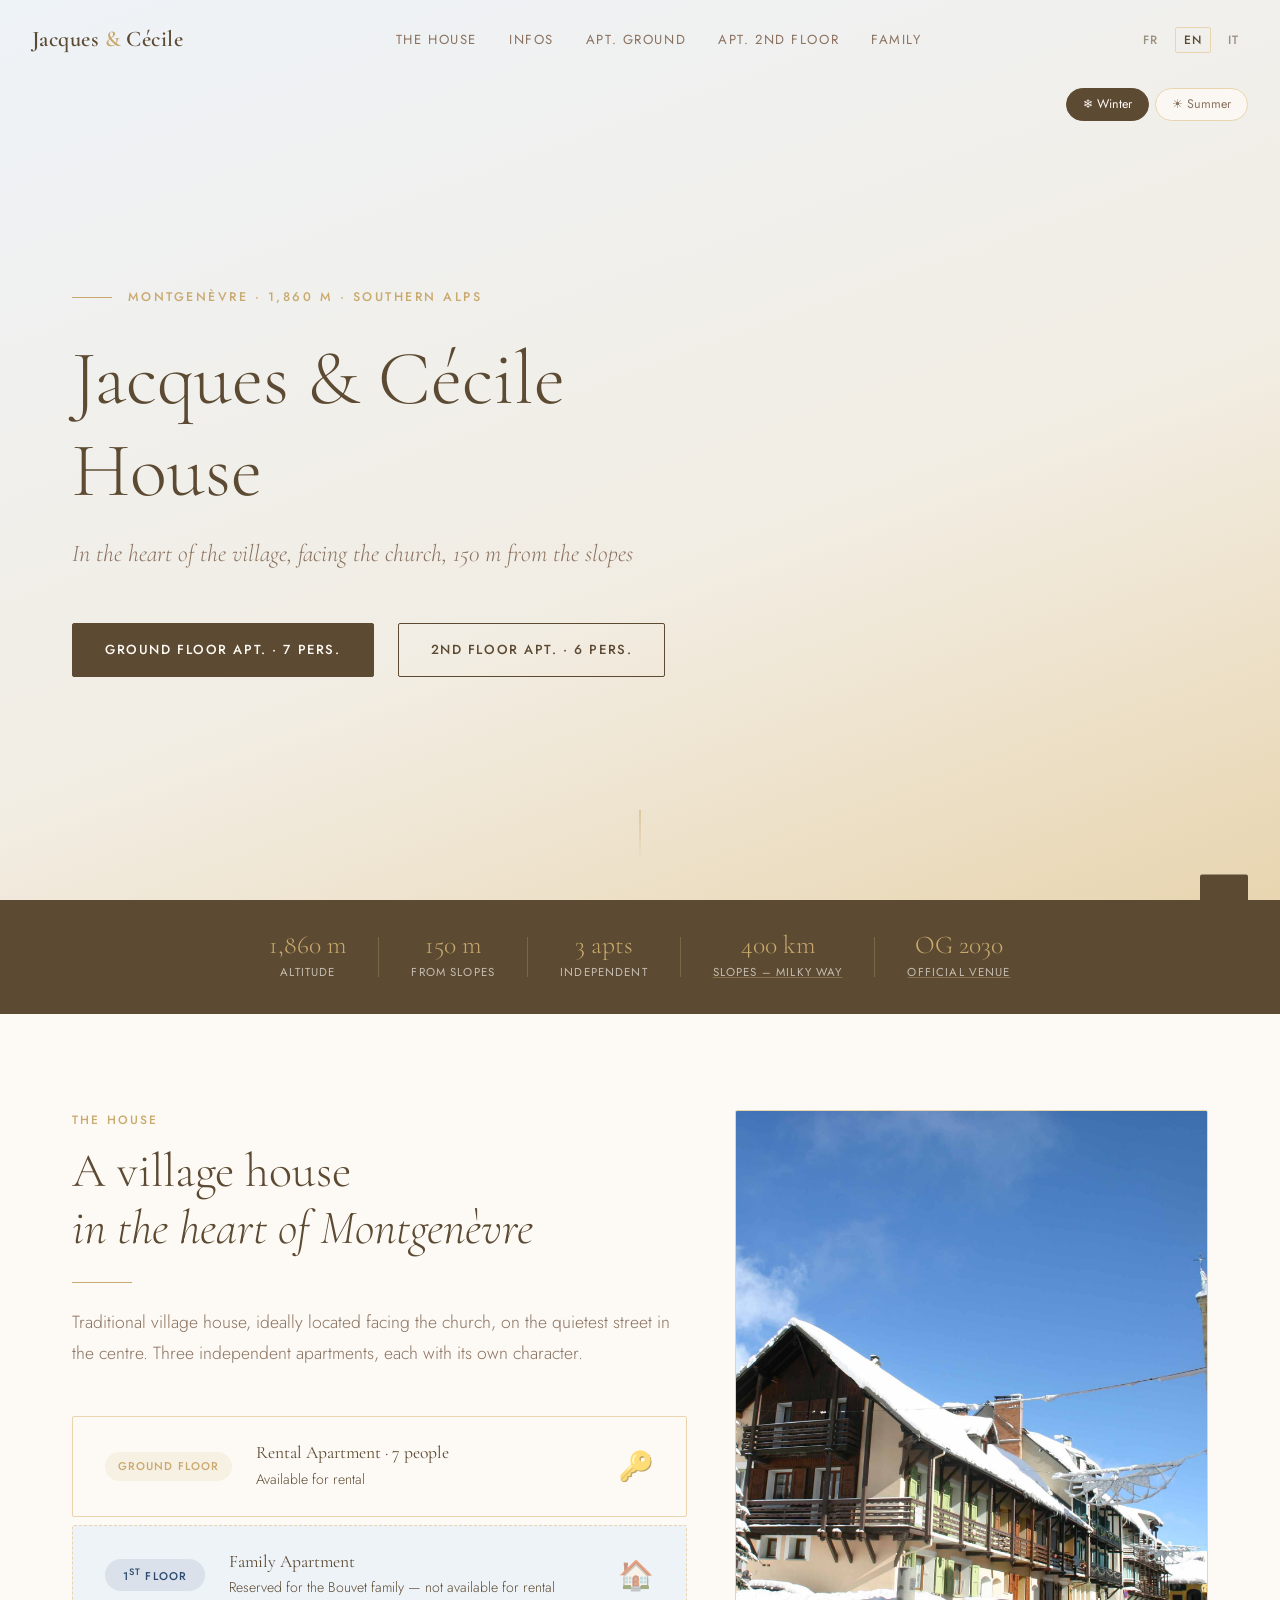
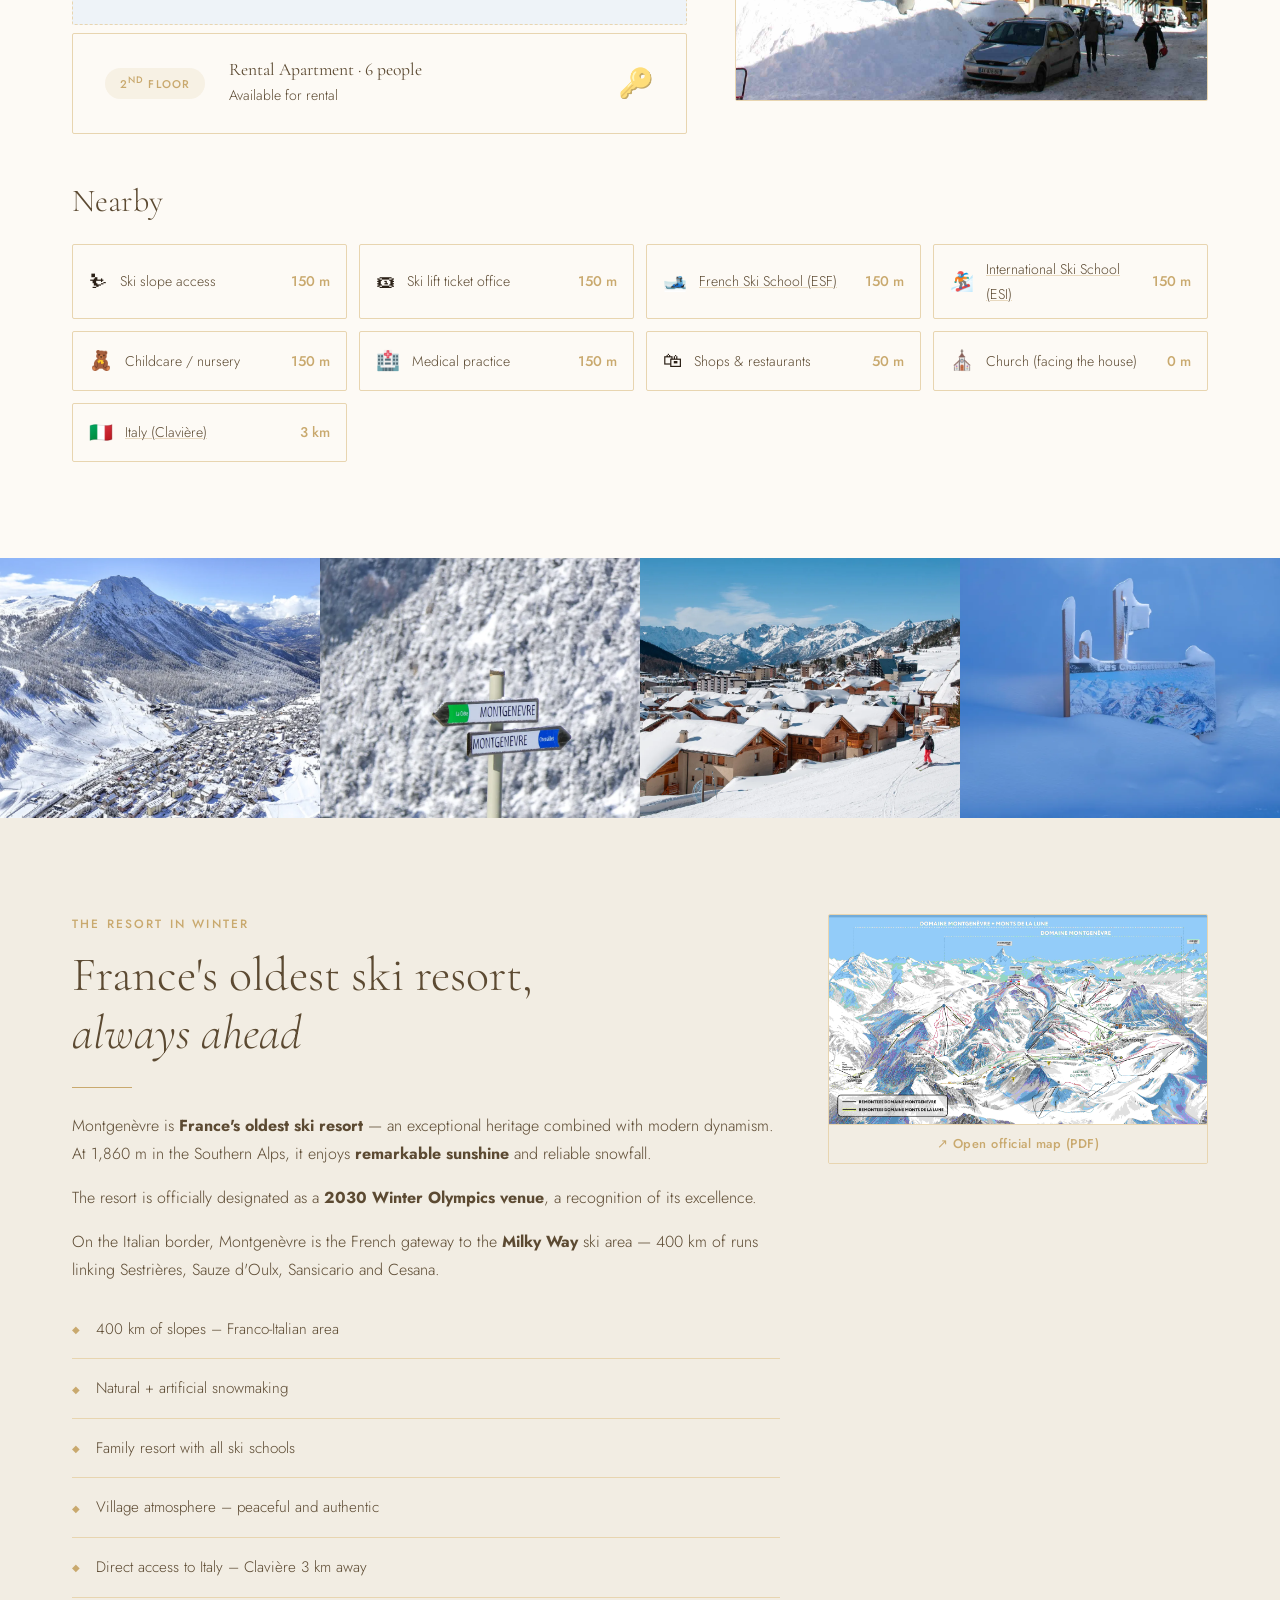
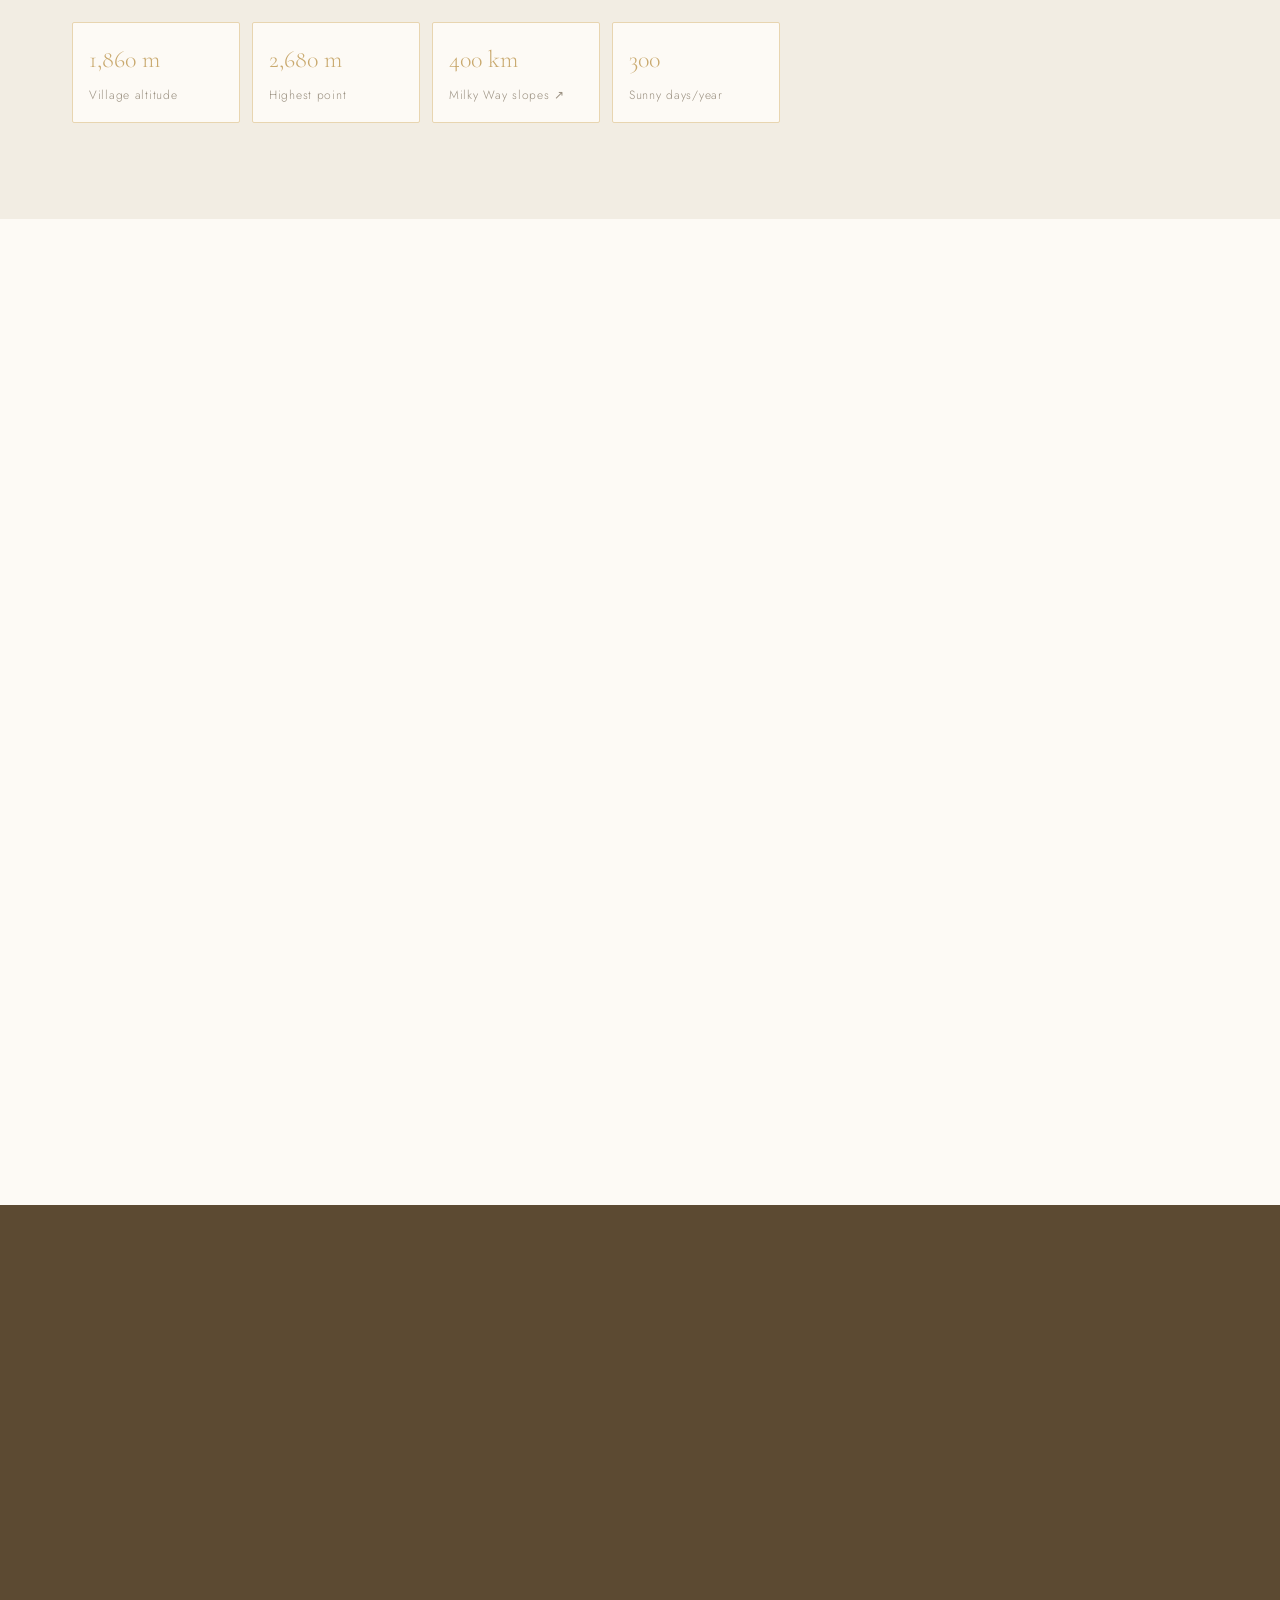
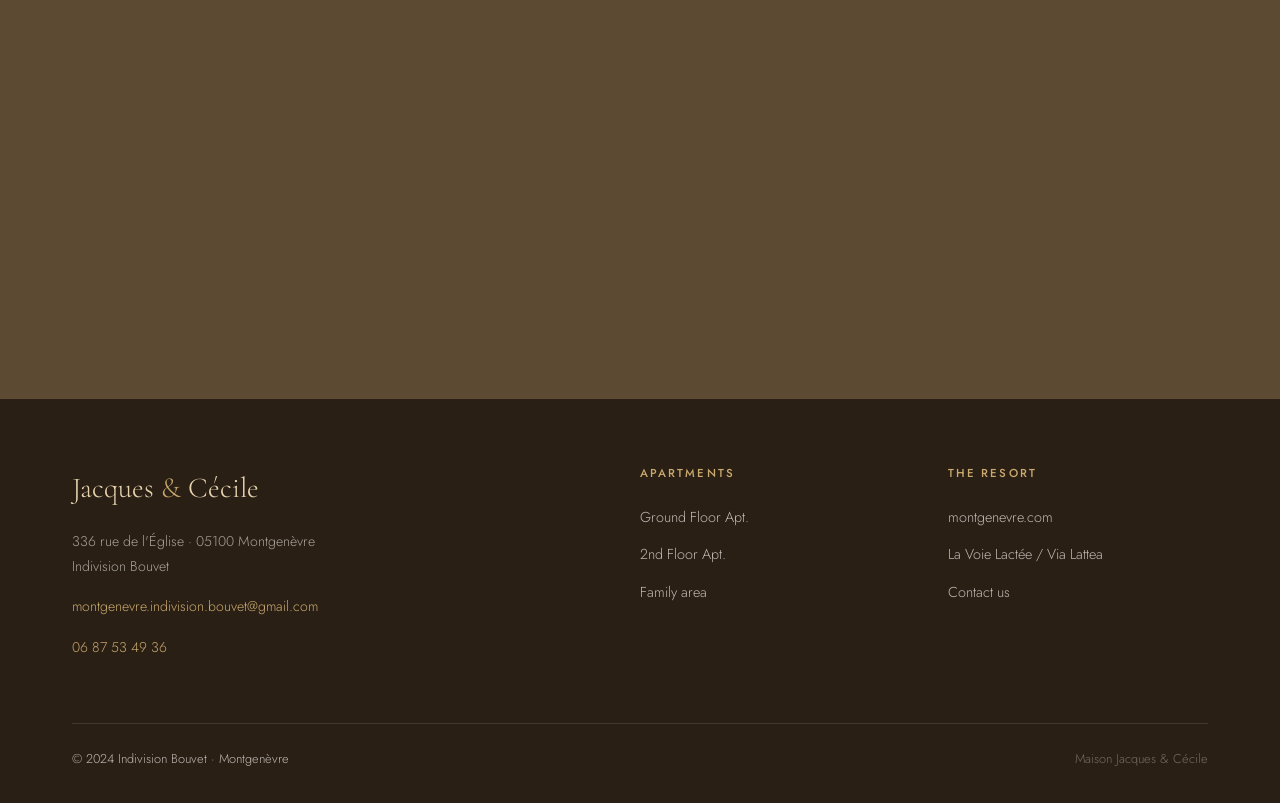
==== index.html @ bafe8c3d "Add files via upload" ====
<!DOCTYPE html>
<html lang="fr">
<head>
  <meta charset="UTF-8">
  <meta name="viewport" content="width=device-width, initial-scale=1.0">
  <title>Maison Jacques & Cécile – Montgenèvre</title>
  <meta name="description" content="Maison Jacques et Cécile, au cœur de Montgenèvre (05100). Appartements en location à 150m des pistes.">
  <link rel="stylesheet" href="css/style.css">
  <link rel="stylesheet" href="css/home.css">
  <!-- Google tag (gtag.js) -->
  <script async src="https://www.googletagmanager.com/gtag/js?id=G-2272FHHMMW"></script>
  <script>
    window.dataLayer = window.dataLayer || [];
    function gtag(){dataLayer.push(arguments);}
    gtag('js', new Date());
    gtag('config', 'G-2272FHHMMW');
  </script>
</head>
<body>

<!-- ══ NAVIGATION ══ -->
<nav class="nav">
  <a class="nav__logo" href="index.html">Jacques <span>&</span> Cécile</a>
  <ul class="nav__links">
    <li><a href="#maison" data-lang="fr">La Maison</a><a href="#maison" data-lang="en" style="display:none">The House</a><a href="#maison" data-lang="it" style="display:none">La Casa</a></li>
    <li><a href="pages/infos.html" data-lang="fr">Infos</a><a href="pages/infos.html" data-lang="en" style="display:none">Infos</a><a href="pages/infos.html" data-lang="it" style="display:none">Infos</a></li>
    <li><a href="pages/rdc.html" data-lang="fr">Appt. RDC</a><a href="pages/rdc.html" data-lang="en" style="display:none">Apt. Ground</a><a href="pages/rdc.html" data-lang="it" style="display:none">App. PT</a></li>
    <li><a href="pages/2eme.html" data-lang="fr">Appt. 2ème</a><a href="pages/2eme.html" data-lang="en" style="display:none">Apt. 2nd Floor</a><a href="pages/2eme.html" data-lang="it" style="display:none">App. 2° Piano</a></li>
    <li><a href="pages/famille.html" data-lang="fr">Famille</a><a href="pages/famille.html" data-lang="en" style="display:none">Family</a><a href="pages/famille.html" data-lang="it" style="display:none">Famiglia</a></li>
  </ul>
  <ul class="nav__lang">
    <li><a href="#" data-langbtn="fr" class="active">FR</a></li>
    <li><a href="#" data-langbtn="en">EN</a></li>
    <li><a href="#" data-langbtn="it">IT</a></li>
  </ul>
  <button class="nav__burger" aria-label="Menu">
    <span></span><span></span><span></span>
  </button>
</nav>

<!-- ══ HERO ══ -->
<section class="hero">
  <div class="hero__bg"></div>
  <div class="hero__img-placeholder" id="heroBg"></div>
  <!-- Season toggle -->
  <div class="season-toggle">
    <button class="season-btn active" data-season="winter" data-lang="fr">❄ Hiver</button>
    <button class="season-btn active" data-season="winter" data-lang="en" style="display:none">❄ Winter</button>
    <button class="season-btn active" data-season="winter" data-lang="it" style="display:none">❄ Inverno</button>
    <button class="season-btn" data-season="summer" data-lang="fr">☀ Été</button>
    <button class="season-btn" data-season="summer" data-lang="en" style="display:none">☀ Summer</button>
    <button class="season-btn" data-season="summer" data-lang="it" style="display:none">☀ Estate</button>
  </div>
  <div class="hero__content">
    <!-- WINTER FR -->
    <div data-lang="fr" data-season-content="winter">
      <p class="hero__eyebrow">Montgenèvre · 1 860 m · Alpes du Sud</p>
      <h1 class="hero__title">Maison<br>Jacques & Cécile</h1>
      <p class="hero__subtitle">Au cœur du village, face à l'église, à 150 m des pistes</p>
      <div class="hero__cta">
        <a href="pages/rdc.html" class="btn btn--primary">Appartement RDC · 7 pers.</a>
        <a href="pages/2eme.html" class="btn btn--outline">Appartement 2e étage · 6 pers.</a>
      </div>
    </div>
    <!-- WINTER EN -->
    <div data-lang="en" data-season-content="winter" style="display:none">
      <p class="hero__eyebrow">Montgenèvre · 1,860 m · Southern Alps</p>
      <h1 class="hero__title">Jacques & Cécile<br>House</h1>
      <p class="hero__subtitle">In the heart of the village, facing the church, 150 m from the slopes</p>
      <div class="hero__cta">
        <a href="pages/rdc.html" class="btn btn--primary">Ground Floor Apt. · 7 pers.</a>
        <a href="pages/2eme.html" class="btn btn--outline">2nd Floor Apt. · 6 pers.</a>
      </div>
    </div>
    <!-- WINTER IT -->
    <div data-lang="it" data-season-content="winter" style="display:none">
      <p class="hero__eyebrow">Montgenèvre · 1.860 m · Alpi del Sud</p>
      <h1 class="hero__title">Casa<br>Jacques & Cécile</h1>
      <p class="hero__subtitle">Nel cuore del villaggio, di fronte alla chiesa, a 150 m dalle piste</p>
      <div class="hero__cta">
        <a href="pages/rdc.html" class="btn btn--primary">Appartamento PT · 7 pers.</a>
        <a href="pages/2eme.html" class="btn btn--outline">Appartamento 2° Piano · 6 pers.</a>
      </div>
    </div>
    <!-- SUMMER FR -->
    <div data-lang="fr" data-season-content="summer" style="display:none">
      <p class="hero__eyebrow">Montgenèvre · 1 860 m · Hautes-Alpes</p>
      <h1 class="hero__title">Maison<br>Jacques & Cécile</h1>
      <p class="hero__subtitle">Randonnées, fraîcheur alpine, Turin à portée de route</p>
      <div class="hero__cta">
        <a href="pages/rdc.html" class="btn btn--primary">Appartement RDC · 7 pers.</a>
        <a href="pages/2eme.html" class="btn btn--outline">Appartement 2e étage · 6 pers.</a>
      </div>
    </div>
    <!-- SUMMER EN -->
    <div data-lang="en" data-season-content="summer" style="display:none">
      <p class="hero__eyebrow">Montgenèvre · 1,860 m · Hautes-Alpes</p>
      <h1 class="hero__title">Jacques & Cécile<br>House</h1>
      <p class="hero__subtitle">Hiking, alpine freshness, Turin just a drive away</p>
      <div class="hero__cta">
        <a href="pages/rdc.html" class="btn btn--primary">Ground Floor Apt. · 7 pers.</a>
        <a href="pages/2eme.html" class="btn btn--outline">2nd Floor Apt. · 6 pers.</a>
      </div>
    </div>
    <!-- SUMMER IT -->
    <div data-lang="it" data-season-content="summer" style="display:none">
      <p class="hero__eyebrow">Montgenèvre · 1.860 m · Hautes-Alpes</p>
      <h1 class="hero__title">Casa<br>Jacques & Cécile</h1>
      <p class="hero__subtitle">Escursioni, fresca aria alpina, Torino a portata di strada</p>
      <div class="hero__cta">
        <a href="pages/rdc.html" class="btn btn--primary">Appartamento PT · 7 pers.</a>
        <a href="pages/2eme.html" class="btn btn--outline">Appartamento 2° Piano · 6 pers.</a>
      </div>
    </div>
  </div>
  <!-- Scroll indicator -->
  <div class="hero__scroll">
    <span class="scroll-line"></span>
  </div>
</section>

<!-- ══ KEY FACTS BAR ══ -->
<div class="facts-bar">
  <div class="container">
    <div class="facts-bar__inner">
      <div class="fact-item" data-lang="fr">
        <span class="fact-num">1 860 m</span>
        <span class="fact-label">Altitude</span>
      </div>
      <div class="fact-item" data-lang="en" style="display:none">
        <span class="fact-num">1,860 m</span>
        <span class="fact-label">Altitude</span>
      </div>
      <div class="fact-item" data-lang="it" style="display:none">
        <span class="fact-num">1.860 m</span>
        <span class="fact-label">Altitudine</span>
      </div>
      <div class="fact-sep"></div>
      <div class="fact-item" data-lang="fr">
        <span class="fact-num">À 150 m</span>
        <span class="fact-label">des pistes</span>
      </div>
      <div class="fact-item" data-lang="en" style="display:none">
        <span class="fact-num">150 m</span>
        <span class="fact-label">from slopes</span>
      </div>
      <div class="fact-item" data-lang="it" style="display:none">
        <span class="fact-num">A 150 m</span>
        <span class="fact-label">dalle piste</span>
      </div>
      <div class="fact-sep"></div>
      <div class="fact-item" data-lang="fr">
        <span class="fact-num">3 appts</span>
        <span class="fact-label">Indépendants</span>
      </div>
      <div class="fact-item" data-lang="en" style="display:none">
        <span class="fact-num">3 apts</span>
        <span class="fact-label">Independent</span>
      </div>
      <div class="fact-item" data-lang="it" style="display:none">
        <span class="fact-num">3 app.</span>
        <span class="fact-label">Indipendenti</span>
      </div>
      <div class="fact-sep"></div>
      <a class="fact-item fact-item--link" href="https://montgenevre.com/wp-content/uploads/2025/12/Skimap-2025-2026-DEF_compressed.pdf" target="_blank" rel="noopener" data-lang="fr">
        <span class="fact-num">400 km</span>
        <span class="fact-label">De pistes – La Voie Lactée</span>
      </a>
      <a class="fact-item fact-item--link" href="https://montgenevre.com/wp-content/uploads/2025/12/Skimap-2025-2026-DEF_compressed.pdf" target="_blank" rel="noopener" data-lang="en" style="display:none">
        <span class="fact-num">400 km</span>
        <span class="fact-label">Slopes – Milky Way</span>
      </a>
      <a class="fact-item fact-item--link" href="https://montgenevre.com/wp-content/uploads/2025/12/Skimap-2025-2026-DEF_compressed.pdf" target="_blank" rel="noopener" data-lang="it" style="display:none">
        <span class="fact-num">400 km</span>
        <span class="fact-label">Piste – Via Lattea</span>
      </a>
      <div class="fact-sep"></div>
      <a class="fact-item fact-item--link" href="https://www.olympics.com/cio/jeux-olympiques/alpes-francaises-2030" target="_blank" rel="noopener" data-lang="fr">
        <span class="fact-num">JO 2030</span>
        <span class="fact-label">Site officiel</span>
      </a>
      <a class="fact-item fact-item--link" href="https://www.olympics.com/cio/jeux-olympiques/alpes-francaises-2030" target="_blank" rel="noopener" data-lang="en" style="display:none">
        <span class="fact-num">OG 2030</span>
        <span class="fact-label">Official venue</span>
      </a>
      <a class="fact-item fact-item--link" href="https://www.olympics.com/cio/jeux-olympiques/alpes-francaises-2030" target="_blank" rel="noopener" data-lang="it" style="display:none">
        <span class="fact-num">OI 2030</span>
        <span class="fact-label">Sede ufficiale</span>
      </a>
    </div>
  </div>
</div>

<!-- ══ LA MAISON ══ -->
<section class="section" id="maison">
  <div class="container">
    <div class="maison-grid">
    <div class="maison-text">
    <!-- FR -->
    <div data-lang="fr">
      <div class="section-intro reveal">
        <span class="section__tag">La Maison</span>
        <h2 class="section__title">Une maison de village<br><em>au cœur de Montgenèvre</em></h2>
        <div class="divider"></div>
        <p class="section__lead">Maison de village traditionnelle, idéalement située face à l'église, dans la rue la plus calme du centre. Trois appartements indépendants, chacun avec son propre caractère.</p>
      </div>
      <div class="house-layout reveal">
        <a href="pages/rdc.html" class="house-floor rental-floor house-floor--link">
          <div class="floor-badge">Rez-de-chaussée</div>
          <div class="floor-content">
            <h4>Appartement Location · 7 personnes</h4>
            <p>Disponible à la location</p>
          </div>
          <div class="floor-icon">🔑</div>
        </a>
        <div class="house-floor family-floor">
          <div class="floor-badge">1<sup>er</sup> étage</div>
          <div class="floor-content">
            <h4>Appartement Famille</h4>
            <p>Réservé à la famille Bouvet — non disponible à la location</p>
          </div>
          <div class="floor-icon">🏠</div>
        </div>
        <a href="pages/2eme.html" class="house-floor rental-floor house-floor--link">
          <div class="floor-badge">2<sup>e</sup> étage</div>
          <div class="floor-content">
            <h4>Appartement Location · 6 personnes</h4>
            <p>Disponible à la location</p>
          </div>
          <div class="floor-icon">🔑</div>
        </a>
      </div>
    </div>
    <!-- EN -->
    <div data-lang="en" style="display:none">
      <div class="section-intro reveal">
        <span class="section__tag">The House</span>
        <h2 class="section__title">A village house<br><em>in the heart of Montgenèvre</em></h2>
        <div class="divider"></div>
        <p class="section__lead">Traditional village house, ideally located facing the church, on the quietest street in the centre. Three independent apartments, each with its own character.</p>
      </div>
      <div class="house-layout reveal">
        <a href="pages/rdc.html" class="house-floor rental-floor house-floor--link">
          <div class="floor-badge">Ground floor</div>
          <div class="floor-content">
            <h4>Rental Apartment · 7 people</h4>
            <p>Available for rental</p>
          </div>
          <div class="floor-icon">🔑</div>
        </a>
        <div class="house-floor family-floor">
          <div class="floor-badge">1<sup>st</sup> floor</div>
          <div class="floor-content">
            <h4>Family Apartment</h4>
            <p>Reserved for the Bouvet family — not available for rental</p>
          </div>
          <div class="floor-icon">🏠</div>
        </div>
        <a href="pages/2eme.html" class="house-floor rental-floor house-floor--link">
          <div class="floor-badge">2<sup>nd</sup> floor</div>
          <div class="floor-content">
            <h4>Rental Apartment · 6 people</h4>
            <p>Available for rental</p>
          </div>
          <div class="floor-icon">🔑</div>
        </a>
      </div>
    </div>
    <!-- IT -->
    <div data-lang="it" style="display:none">
      <div class="section-intro reveal">
        <span class="section__tag">La Casa</span>
        <h2 class="section__title">Una casa di paese<br><em>nel cuore di Montgenèvre</em></h2>
        <div class="divider"></div>
        <p class="section__lead">Casa di paese tradizionale, situata idealmente di fronte alla chiesa, nella strada più tranquilla del centro. Tre appartamenti indipendenti, ognuno con il proprio carattere.</p>
      </div>
      <div class="house-layout reveal">
        <a href="pages/rdc.html" class="house-floor rental-floor house-floor--link">
          <div class="floor-badge">Piano terra</div>
          <div class="floor-content">
            <h4>Appartamento in Affitto · 7 persone</h4>
            <p>Disponibile per l'affitto</p>
          </div>
          <div class="floor-icon">🔑</div>
        </a>
        <div class="house-floor family-floor">
          <div class="floor-badge">1° piano</div>
          <div class="floor-content">
            <h4>Appartamento Famiglia</h4>
            <p>Riservato alla famiglia Bouvet — non disponibile per l'affitto</p>
          </div>
          <div class="floor-icon">🏠</div>
        </div>
        <a href="pages/2eme.html" class="house-floor rental-floor house-floor--link">
          <div class="floor-badge">2° piano</div>
          <div class="floor-content">
            <h4>Appartamento in Affitto · 6 persone</h4>
            <p>Disponibile per l'affitto</p>
          </div>
          <div class="floor-icon">🔑</div>
        </a>
      </div>
    </div>
    </div><!-- /maison-text -->

    <!-- PHOTO DE LA MAISON (hiver / été) -->
    <div class="maison-photo reveal">
      <img id="maisonPhoto"
           src="img/maison/maison-hiver.jpg"
           data-winter="img/maison/maison-hiver.jpg"
           data-summer="img/maison/maison-ete.jpg"
           alt="Maison Jacques et Cécile"
           onerror="this.style.display='none'; this.nextElementSibling.style.display='flex';">
      <div class="maison-photo-ph" style="display:none">
        <span>📸</span>
        <small data-lang="fr">Photo de la maison à venir</small>
        <small data-lang="en" style="display:none">House photo coming soon</small>
        <small data-lang="it" style="display:none">Foto della casa in arrivo</small>
      </div>
    </div>
    </div><!-- /maison-grid -->

    <!-- LOCATION AVANTAGES -->
    <div class="location-cards reveal mt-3">
      <div data-lang="fr">
        <h3 style="margin-bottom:1.5rem;">À proximité immédiate</h3>
        <div class="prox-grid">
          <div class="prox-item"><span class="prox-icon">⛷</span><span>Départ des pistes</span><strong>150 m</strong></div>
          <div class="prox-item"><span class="prox-icon">🎟</span><span>Caisses remontées mécaniques</span><strong>150 m</strong></div>
          <a class="prox-item prox-item--link" href="https://www.esf-montgenevre.com/" target="_blank" rel="noopener"><span class="prox-icon">🎿</span><span>École de Ski Français (ESF)</span><strong>150 m</strong></a>
          <a class="prox-item prox-item--link" href="https://www.ecoledeski.fr/montgenevre" target="_blank" rel="noopener"><span class="prox-icon">🏂</span><span>École de Ski Internationale (ESI)</span><strong>150 m</strong></a>
          <div class="prox-item"><span class="prox-icon">🧸</span><span>Garderie</span><strong>150 m</strong></div>
          <div class="prox-item"><span class="prox-icon">🏥</span><span>Cabinet médical</span><strong>150 m</strong></div>
          <div class="prox-item"><span class="prox-icon">🛍</span><span>Commerces & restaurants</span><strong>50 m</strong></div>
          <div class="prox-item"><span class="prox-icon">⛪</span><span>Église (face à la maison)</span><strong>0 m</strong></div>
          <a class="prox-item prox-item--link" href="https://www.claviere.it/" target="_blank" rel="noopener"><span class="prox-icon">🇮🇹</span><span>Italie (Clavière)</span><strong>3 km</strong></a>
        </div>
      </div>
      <div data-lang="en" style="display:none">
        <h3 style="margin-bottom:1.5rem;">Nearby</h3>
        <div class="prox-grid">
          <div class="prox-item"><span class="prox-icon">⛷</span><span>Ski slope access</span><strong>150 m</strong></div>
          <div class="prox-item"><span class="prox-icon">🎟</span><span>Ski lift ticket office</span><strong>150 m</strong></div>
          <a class="prox-item prox-item--link" href="https://www.esf-montgenevre.com/" target="_blank" rel="noopener"><span class="prox-icon">🎿</span><span>French Ski School (ESF)</span><strong>150 m</strong></a>
          <a class="prox-item prox-item--link" href="https://www.ecoledeski.fr/montgenevre" target="_blank" rel="noopener"><span class="prox-icon">🏂</span><span>International Ski School (ESI)</span><strong>150 m</strong></a>
          <div class="prox-item"><span class="prox-icon">🧸</span><span>Childcare / nursery</span><strong>150 m</strong></div>
          <div class="prox-item"><span class="prox-icon">🏥</span><span>Medical practice</span><strong>150 m</strong></div>
          <div class="prox-item"><span class="prox-icon">🛍</span><span>Shops & restaurants</span><strong>50 m</strong></div>
          <div class="prox-item"><span class="prox-icon">⛪</span><span>Church (facing the house)</span><strong>0 m</strong></div>
          <a class="prox-item prox-item--link" href="https://www.claviere.it/" target="_blank" rel="noopener"><span class="prox-icon">🇮🇹</span><span>Italy (Clavière)</span><strong>3 km</strong></a>
        </div>
      </div>
      <div data-lang="it" style="display:none">
        <h3 style="margin-bottom:1.5rem;">Nelle vicinanze</h3>
        <div class="prox-grid">
          <div class="prox-item"><span class="prox-icon">⛷</span><span>Accesso alle piste</span><strong>150 m</strong></div>
          <div class="prox-item"><span class="prox-icon">🎟</span><span>Casse degli impianti</span><strong>150 m</strong></div>
          <a class="prox-item prox-item--link" href="https://www.esf-montgenevre.com/" target="_blank" rel="noopener"><span class="prox-icon">🎿</span><span>Scuola di Sci Francese (ESF)</span><strong>150 m</strong></a>
          <a class="prox-item prox-item--link" href="https://www.ecoledeski.fr/montgenevre" target="_blank" rel="noopener"><span class="prox-icon">🏂</span><span>Scuola di Sci Internazionale (ESI)</span><strong>150 m</strong></a>
          <div class="prox-item"><span class="prox-icon">🧸</span><span>Asilo nido</span><strong>150 m</strong></div>
          <div class="prox-item"><span class="prox-icon">🏥</span><span>Studio medico</span><strong>150 m</strong></div>
          <div class="prox-item"><span class="prox-icon">🛍</span><span>Negozi & ristoranti</span><strong>50 m</strong></div>
          <div class="prox-item"><span class="prox-icon">⛪</span><span>Chiesa (di fronte alla casa)</span><strong>0 m</strong></div>
          <a class="prox-item prox-item--link" href="https://www.claviere.it/" target="_blank" rel="noopener"><span class="prox-icon">🇮🇹</span><span>Italia (Clavière)</span><strong>3 km</strong></a>
        </div>
      </div>
    </div>
  </div>
</section>

<!-- ══ PHOTO PLACEHOLDER ══ -->
<!-- Bande photos HIVER -->
<div class="photo-band reveal" id="photoBandWinter">
  <div class="photo-band__item">
    <img src="img/autres/janus.webp" alt="Le Janus, Montgenèvre"
         onerror="this.style.display='none'; this.nextElementSibling.style.display='flex';">
    <div class="photo-ph" style="display:none"><span>📸</span><small>Le Janus</small></div>
  </div>
  <div class="photo-band__item">
    <img src="img/autres/panneaux.webp" alt="Panneaux Montgenèvre"
         onerror="this.style.display='none'; this.nextElementSibling.style.display='flex';">
    <div class="photo-ph" style="display:none"><span>📸</span><small data-lang="fr">Panneaux</small><small data-lang="en" style="display:none">Signs</small><small data-lang="it" style="display:none">Cartelli</small></div>
  </div>
  <div class="photo-band__item">
    <img src="img/autres/zac_obelisque.webp" alt="Zac obélisque, Montgenèvre"
         onerror="this.style.display='none'; this.nextElementSibling.style.display='flex';">
    <div class="photo-ph" style="display:none"><span>📸</span><small>Zac obélisque</small></div>
  </div>
  <div class="photo-band__item">
    <img src="img/autres/plan_enneigé.webp" alt="Plan enneigé, Montgenèvre"
         onerror="this.style.display='none'; this.nextElementSibling.style.display='flex';">
    <div class="photo-ph" style="display:none"><span>📸</span><small data-lang="fr">Plan enneigé</small><small data-lang="en" style="display:none">Snow-covered slope</small><small data-lang="it" style="display:none">Pista innevata</small></div>
  </div>
</div>
<!-- Bande photos ÉTÉ -->
<div class="photo-band reveal" id="photoBandSummer" style="display:none">
  <div class="photo-band__item">
    <img src="img/autres/janus_automne.webp" alt="Le Janus en automne"
         onerror="this.style.display='none'; this.nextElementSibling.style.display='flex';">
    <div class="photo-ph" style="display:none"><span>📸</span><small data-lang="fr">Le Janus en automne</small><small data-lang="en" style="display:none">Janus in autumn</small><small data-lang="it" style="display:none">Il Janus in autunno</small></div>
  </div>
  <div class="photo-band__item">
    <img src="img/autres/sainte_marie_fontcouvert.jpg" alt="Sainte-Marie de Font-Couverte"
         onerror="this.style.display='none'; this.nextElementSibling.style.display='flex';">
    <div class="photo-ph" style="display:none"><span>📸</span><small>Ste-Marie de Font-Couverte</small></div>
  </div>
  <div class="photo-band__item">
    <img src="img/autres/clarée.jpg" alt="Vallée de la Clarée"
         onerror="this.style.display='none'; this.nextElementSibling.style.display='flex';">
    <div class="photo-ph" style="display:none"><span>📸</span><small data-lang="fr">Vallée de la Clarée</small><small data-lang="en" style="display:none">Clarée valley</small><small data-lang="it" style="display:none">Valle della Clarée</small></div>
  </div>
  <div class="photo-band__item">
    <img src="img/autres/plampinet.jpg" alt="Plampinet"
         onerror="this.style.display='none'; this.nextElementSibling.style.display='flex';">
    <div class="photo-ph" style="display:none"><span>📸</span><small>Plampinet</small></div>
  </div>
</div>

<!-- ══ LA STATION ══ -->
<section class="section section--alt" id="station">
  <div class="container">

    <!-- SEASON TABS -->
    <div class="season-tabs reveal">

      <!-- WINTER CONTENT -->
      <div class="season-tab-content active" data-stab-content="winter">
        <div class="station-grid">
          <div class="station-text">
            <div data-lang="fr">
              <span class="section__tag">La Station en hiver</span>
              <h2>La doyenne des stations<br><em>françaises</em></h2>
              <div class="divider"></div>
              <p>Montgenèvre est la <strong>plus ancienne station de ski de France</strong> — un héritage exceptionnel allié à un dynamisme moderne. À 1 860 m d'altitude dans les Alpes du Sud, elle bénéficie d'un <strong>ensoleillement remarquable</strong> et d'un enneigement fiable.</p>
              <p>La station est officiellement désignée <strong>site des Jeux Olympiques d'Hiver 2030</strong>, une reconnaissance de son niveau d'excellence.</p>
              <p>Frontalière avec l'Italie, Montgenèvre est la porte d'entrée française du domaine skiable <strong>La Voie Lactée</strong> — 400 km de pistes reliant Sestrières, Sauze d'Oulx, Sansicario et Cesana, partagées avec plusieurs stations italiennes de renom.</p>
              <ul class="features">
                <li>400 km de pistes – domaine franco-italien</li>
                <li>Enneigement naturel + enneigement artificiel</li>
                <li>Station familiale avec toutes les écoles de ski</li>
                <li>Ambiance village – calme et authentique</li>
                <li>Accès direct Italie – Clavière à 3 km</li>              </ul>
              <div class="station-facts station-facts--inline">
                <div class="sfact"><span class="sfact-n">1 860 m</span><span class="sfact-l">Altitude village</span></div>
                <div class="sfact"><span class="sfact-n">2 680 m</span><span class="sfact-l">Point culminant</span></div>
                <a class="sfact sfact--link" href="https://montgenevre.com/wp-content/uploads/2025/12/Skimap-2025-2026-DEF_compressed.pdf" target="_blank" rel="noopener"><span class="sfact-n">400 km</span><span class="sfact-l">Pistes Voie Lactée ↗</span></a>
                <div class="sfact"><span class="sfact-n">300</span><span class="sfact-l">Jours de soleil/an</span></div>
              </div>
            </div>
            <div data-lang="en" style="display:none">
              <span class="section__tag">The Resort in winter</span>
              <h2>France's oldest ski resort,<br><em>always ahead</em></h2>
              <div class="divider"></div>
              <p>Montgenèvre is <strong>France's oldest ski resort</strong> — an exceptional heritage combined with modern dynamism. At 1,860 m in the Southern Alps, it enjoys <strong>remarkable sunshine</strong> and reliable snowfall.</p>
              <p>The resort is officially designated as a <strong>2030 Winter Olympics venue</strong>, a recognition of its excellence.</p>
              <p>On the Italian border, Montgenèvre is the French gateway to the <strong>Milky Way</strong> ski area — 400 km of runs linking Sestrières, Sauze d'Oulx, Sansicario and Cesana.</p>
              <ul class="features">
                <li>400 km of slopes – Franco-Italian area</li>
                <li>Natural + artificial snowmaking</li>
                <li>Family resort with all ski schools</li>
                <li>Village atmosphere – peaceful and authentic</li>
                <li>Direct access to Italy – Clavière 3 km away</li>              </ul>
              <div class="station-facts station-facts--inline">
                <div class="sfact"><span class="sfact-n">1,860 m</span><span class="sfact-l">Village altitude</span></div>
                <div class="sfact"><span class="sfact-n">2,680 m</span><span class="sfact-l">Highest point</span></div>
                <a class="sfact sfact--link" href="https://montgenevre.com/wp-content/uploads/2025/12/Skimap-2025-2026-DEF_compressed.pdf" target="_blank" rel="noopener"><span class="sfact-n">400 km</span><span class="sfact-l">Milky Way slopes ↗</span></a>
                <div class="sfact"><span class="sfact-n">300</span><span class="sfact-l">Sunny days/year</span></div>
              </div>
            </div>
            <div data-lang="it" style="display:none">
              <span class="section__tag">La stazione in inverno</span>
              <h2>La più antica stazione<br><em>di sci francese</em></h2>
              <div class="divider"></div>
              <p>Montgenèvre è la <strong>più antica stazione sciistica di Francia</strong> — un patrimonio eccezionale unito a un dinamismo moderno. A 1.860 m di altitudine nelle Alpi del Sud, gode di un <strong>soleggiamento straordinario</strong> e di un innevamento affidabile.</p>
              <p>La stazione è ufficialmente designata <strong>sede dei Giochi Olimpici Invernali 2030</strong>.</p>
              <p>Al confine con l'Italia, Montgenèvre è la porta d'ingresso francese del comprensorio sciistico <strong>Via Lattea</strong> — 400 km di piste che collegano Sestrières, Sauze d'Oulx, Sansicario e Cesana.</p>
              <ul class="features">
                <li>400 km di piste – comprensorio franco-italiano</li>
                <li>Neve naturale + innevamento artificiale</li>
                <li>Stazione familiare con tutte le scuole di sci</li>
                <li>Atmosfera di paese – tranquilla e autentica</li>
                <li>Accesso diretto all'Italia – Clavière a 3 km</li>              </ul>
              <div class="station-facts station-facts--inline">
                <div class="sfact"><span class="sfact-n">1.860 m</span><span class="sfact-l">Altitudine</span></div>
                <div class="sfact"><span class="sfact-n">2.680 m</span><span class="sfact-l">Punto più alto</span></div>
                <a class="sfact sfact--link" href="https://montgenevre.com/wp-content/uploads/2025/12/Skimap-2025-2026-DEF_compressed.pdf" target="_blank" rel="noopener"><span class="sfact-n">400 km</span><span class="sfact-l">Via Lattea ↗</span></a>
                <div class="sfact"><span class="sfact-n">300</span><span class="sfact-l">Giorni di sole/anno</span></div>
              </div>
            </div>
          </div>
          <div class="station-aside">
            <div class="station-photo-wrap">
              <a href="https://montgenevre.com/wp-content/uploads/2025/12/plan_mtg_compressed-2.pdf" target="_blank" rel="noopener" title="Ouvrir le plan des pistes (PDF)">
                <img src="img/autres/plan_pistes_montgenevre.jpg"
                     alt="Plan des pistes de Montgenèvre"
                     class="plan-pistes-img"
                     onerror="this.style.display='none'; this.nextElementSibling.style.display='flex';">
                <div class="plan-pistes-fallback">
                  <span>📄</span>
                  <span data-lang="fr">Plan des pistes — cliquer pour ouvrir</span>
                  <span data-lang="en" style="display:none">Ski map — click to open</span>
                  <span data-lang="it" style="display:none">Mappa piste — clicca per aprire</span>
                </div>
              </a>
              <a href="https://montgenevre.com/wp-content/uploads/2025/12/plan_mtg_compressed-2.pdf" target="_blank" rel="noopener" class="plan-pistes-link">
                <span data-lang="fr">↗ Ouvrir le plan officiel (PDF)</span>
                <span data-lang="en" style="display:none">↗ Open official map (PDF)</span>
                <span data-lang="it" style="display:none">↗ Apri la mappa ufficiale (PDF)</span>
              </a>
            </div>
          </div>
        </div>
      </div>

      <!-- SUMMER CONTENT -->
      <div class="season-tab-content" data-stab-content="summer" style="display:none">
        <div class="station-grid">
          <div class="station-text">
            <div data-lang="fr">
              <span class="section__tag">La Station en été</span>
              <h2>L'été alpin<br><em>à la frontière italienne</em></h2>
              <div class="divider"></div>
              <p>En été, Montgenèvre se transforme en paradis pour les amoureux de la montagne. La fraîcheur alpine (1 860 m) offre une échappatoire idéale aux chaleurs estivales. Le village retrouve sa sérénité.</p>
              <p>La <strong>frontière italienne</strong> n'est qu'à 3 km. Turin est à moins de 2 h, Milan à 3 h — l'occasion d'explorer la culture et la gastronomie italiennes.</p>
              <ul class="features">
                <li>Randonnées pour tous niveaux à <a href="https://montgenevre.com/ete/toutes-les-activites-ete" target="_blank" rel="noopener" style="color:var(--or);font-weight:500;">Montgenèvre</a>, <a href="https://www.hautesvallees.com/la-claree/que-faire/en-ete/balades-et-randonnees-en-claree/itineraires-de-randonnees/" target="_blank" rel="noopener" style="color:var(--or);font-weight:500;">vallée de la Clarée</a>, <a href="https://destination.ecrins-parcnational.fr/search?practices=4" target="_blank" rel="noopener" style="color:var(--or);font-weight:500;">parc des Écrins</a>…</li>
                <li>VTT — <a href="https://montgenevre.com/ete/vtt-vae/itineraires-vtt-vae" target="_blank" rel="noopener" style="color:var(--or);font-weight:500;">pistes spécifiques</a></li>
                <li><a href="https://www.golf.montgenevre.com/" target="_blank" rel="noopener" style="color:var(--or);font-weight:500;">Golf</a>, tennis, <a href="https://www.durancia.com/" target="_blank" rel="noopener" style="color:var(--or);font-weight:500;">piscine, centre balnéo</a></li>
                <li><a href="https://montgenevre.com/ete/toutes-les-activites-ete" target="_blank" rel="noopener" style="color:var(--or);font-weight:500;">Trail, raft, yoga, tournois, luge d'été, activités de la station…</a></li>
                <li>Turin à 1h45 — Milan à 3h</li>
                <li>Briançon (Patrimoine UNESCO) à 12 km</li>
              </ul>
            </div>
            <div data-lang="en" style="display:none">
              <span class="section__tag">The Resort in summer</span>
              <h2>Alpine summer<br><em>on the Italian border</em></h2>
              <div class="divider"></div>
              <p>In summer, Montgenèvre becomes a paradise for mountain lovers. The alpine freshness (1,860 m) provides an ideal escape from summer heat. The village reclaims its serenity.</p>
              <p>The <strong>Italian border</strong> is just 3 km away. Turin is under 2 hours, Milan 3 hours — the perfect chance to explore Italian culture and gastronomy.</p>
              <ul class="features">
                <li>Hiking for all levels at <a href="https://montgenevre.com/ete/toutes-les-activites-ete" target="_blank" rel="noopener" style="color:var(--or);font-weight:500;">Montgenèvre</a>, <a href="https://www.hautesvallees.com/la-claree/que-faire/en-ete/balades-et-randonnees-en-claree/itineraires-de-randonnees/" target="_blank" rel="noopener" style="color:var(--or);font-weight:500;">Clarée valley</a>, <a href="https://destination.ecrins-parcnational.fr/search?practices=4" target="_blank" rel="noopener" style="color:var(--or);font-weight:500;">Écrins national park</a>…</li>
                <li>Mountain biking — <a href="https://montgenevre.com/ete/vtt-vae/itineraires-vtt-vae" target="_blank" rel="noopener" style="color:var(--or);font-weight:500;">dedicated tracks</a></li>
                <li><a href="https://www.golf.montgenevre.com/" target="_blank" rel="noopener" style="color:var(--or);font-weight:500;">Golf</a>, tennis, <a href="https://www.durancia.com/" target="_blank" rel="noopener" style="color:var(--or);font-weight:500;">swimming pool, wellness centre</a></li>
                <li><a href="https://montgenevre.com/ete/toutes-les-activites-ete" target="_blank" rel="noopener" style="color:var(--or);font-weight:500;">Trail, rafting, yoga, tournaments, summer luge, resort activities…</a></li>
                <li>Turin 1h45 — Milan 3h</li>
                <li>Briançon (UNESCO Heritage) 12 km</li>
              </ul>
            </div>
            <div data-lang="it" style="display:none">
              <span class="section__tag">La stazione in estate</span>
              <h2>Estate alpina<br><em>al confine italiano</em></h2>
              <div class="divider"></div>
              <p>In estate, Montgenèvre diventa un paradiso per gli amanti della montagna. La fresca aria alpina (1.860 m) offre una fuga ideale dal caldo estivo.</p>
              <p>Il <strong>confine italiano</strong> è a soli 3 km. Torino è a meno di 2 ore, Milano a 3 ore — l'occasione perfetta per esplorare la cultura e la gastronomia italiana.</p>
              <ul class="features">
                <li>Escursioni per tutti i livelli a <a href="https://montgenevre.com/ete/toutes-les-activites-ete" target="_blank" rel="noopener" style="color:var(--or);font-weight:500;">Montgenèvre</a>, <a href="https://www.hautesvallees.com/la-claree/que-faire/en-ete/balades-et-randonnees-en-claree/itineraires-de-randonnees/" target="_blank" rel="noopener" style="color:var(--or);font-weight:500;">valle della Clarée</a>, <a href="https://destination.ecrins-parcnational.fr/search?practices=4" target="_blank" rel="noopener" style="color:var(--or);font-weight:500;">parco degli Écrins</a>…</li>
                <li>Mountain bike — <a href="https://montgenevre.com/ete/vtt-vae/itineraires-vtt-vae" target="_blank" rel="noopener" style="color:var(--or);font-weight:500;">percorsi dedicati</a></li>
                <li><a href="https://www.golf.montgenevre.com/" target="_blank" rel="noopener" style="color:var(--or);font-weight:500;">Golf</a>, tennis, <a href="https://www.durancia.com/" target="_blank" rel="noopener" style="color:var(--or);font-weight:500;">piscina, centro benessere</a></li>
                <li><a href="https://montgenevre.com/ete/toutes-les-activites-ete" target="_blank" rel="noopener" style="color:var(--or);font-weight:500;">Trail, rafting, yoga, tornei, slittino estivo, attività della stazione…</a></li>
                <li>Torino a 1h45 — Milano a 3h</li>
                <li>Briançon (Patrimonio UNESCO) a 12 km</li>
              </ul>
            </div>
          </div>
          <div class="station-aside">
            <div class="station-photo-ph summer-ph">
              <span>📸</span>
              <small data-lang="fr">Montgenèvre en été</small>
              <small data-lang="en" style="display:none">Montgenèvre in summer</small>
              <small data-lang="it" style="display:none">Montgenèvre in estate</small>
            </div>
            <div class="station-facts">
              <div class="sfact"><span class="sfact-n">1 860 m</span><span class="sfact-l" data-lang="fr">Fraîcheur garantie</span><span class="sfact-l" data-lang="en" style="display:none">Guaranteed freshness</span><span class="sfact-l" data-lang="it" style="display:none">Frescura garantita</span></div>
              <div class="sfact"><span class="sfact-n">300+</span><span class="sfact-l" data-lang="fr">km de sentiers</span><span class="sfact-l" data-lang="en" style="display:none">km of trails</span><span class="sfact-l" data-lang="it" style="display:none">km di sentieri</span></div>
              <div class="sfact"><span class="sfact-n">1h45</span><span class="sfact-l" data-lang="fr">Turin en voiture</span><span class="sfact-l" data-lang="en" style="display:none">Turin by car</span><span class="sfact-l" data-lang="it" style="display:none">Torino in auto</span></div>
              <div class="sfact"><span class="sfact-n">3h</span><span class="sfact-l" data-lang="fr">Milan en voiture</span><span class="sfact-l" data-lang="en" style="display:none">Milan by car</span><span class="sfact-l" data-lang="it" style="display:none">Milano in auto</span></div>
            </div>
          </div>
        </div>
      </div>
    </div>
  </div>
</section>

<!-- ══ APARTMENTS TEASER ══ -->
<section class="section" id="appartements">
  <div class="container">
    <div class="text-center reveal mb-3">
      <span class="section__tag" data-lang="fr">Les appartements</span>
      <span class="section__tag" data-lang="en" style="display:none">The apartments</span>
      <span class="section__tag" data-lang="it" style="display:none">Gli appartamenti</span>
      <h2 data-lang="fr">Deux appartements<br><em>disponibles à la location</em></h2>
      <h2 data-lang="en" style="display:none">Two apartments<br><em>available for rental</em></h2>
      <h2 data-lang="it" style="display:none">Due appartamenti<br><em>disponibili per l'affitto</em></h2>
    </div>
    <div class="grid-2">
      <!-- RDC -->
      <a href="pages/rdc.html" class="card card--link reveal">
        <div class="card__img-wrap">
          <img src="img/rdc/principale.jpg" alt="Appartement RDC"
               onerror="this.style.display='none'; this.nextElementSibling.style.display='flex';">
          <div class="card__img-placeholder" style="display:none;">
            <svg width="48" height="48" viewBox="0 0 24 24" fill="none" stroke="currentColor" stroke-width="1"><path d="M3 9l9-7 9 7v11a2 2 0 01-2 2H5a2 2 0 01-2-2z"/><polyline points="9 22 9 12 15 12 15 22"/></svg>
            <span data-lang="fr">Photo à venir</span>
            <span data-lang="en" style="display:none">Photo coming soon</span>
            <span data-lang="it" style="display:none">Foto in arrivo</span>
          </div>
        </div>
        <div class="card__body">
          <span class="card__tag" data-lang="fr">Rez-de-chaussée</span>
          <span class="card__tag" data-lang="en" style="display:none">Ground floor</span>
          <span class="card__tag" data-lang="it" style="display:none">Piano terra</span>
          <h3 class="card__title" data-lang="fr">Appartement RDC <span class="card__capacity">· 7 personnes</span></h3>
          <h3 class="card__title" data-lang="en" style="display:none">Ground Floor Apartment <span class="card__capacity">· 7 people</span></h3>
          <h3 class="card__title" data-lang="it" style="display:none">Appartamento Piano Terra <span class="card__capacity">· 7 persone</span></h3>
          <p class="card__text" data-lang="fr">Appartement de plain-pied, idéal pour les familles. Entrée indépendante, séjour, cuisine équipée.</p>
          <p class="card__text" data-lang="en" style="display:none">Ground floor apartment, ideal for families. Independent entrance, living room, fully equipped kitchen.</p>
          <p class="card__text" data-lang="it" style="display:none">Appartamento al piano terra, ideale per le famiglie. Ingresso indipendente, soggiorno, cucina attrezzata.</p>
        </div>
      </a>
      <!-- 2eme -->
      <a href="pages/2eme.html" class="card card--link reveal">
        <div class="card__img-wrap">
          <img src="img/2eme/principale.jpg" alt="Appartement 2e étage"
               onerror="this.style.display='none'; this.nextElementSibling.style.display='flex';">
          <div class="card__img-placeholder" style="display:none;">
            <svg width="48" height="48" viewBox="0 0 24 24" fill="none" stroke="currentColor" stroke-width="1"><path d="M3 9l9-7 9 7v11a2 2 0 01-2 2H5a2 2 0 01-2-2z"/><polyline points="9 22 9 12 15 12 15 22"/></svg>
            <span data-lang="fr">Photo à venir</span>
            <span data-lang="en" style="display:none">Photo coming soon</span>
            <span data-lang="it" style="display:none">Foto in arrivo</span>
          </div>
        </div>
        <div class="card__body">
          <span class="card__tag" data-lang="fr">2e étage</span>
          <span class="card__tag" data-lang="en" style="display:none">2nd floor</span>
          <span class="card__tag" data-lang="it" style="display:none">2° piano</span>
          <h3 class="card__title" data-lang="fr">Appartement 2e étage <span class="card__capacity">· 6 personnes</span></h3>
          <h3 class="card__title" data-lang="en" style="display:none">2nd Floor Apartment <span class="card__capacity">· 6 people</span></h3>
          <h3 class="card__title" data-lang="it" style="display:none">Appartamento 2° Piano <span class="card__capacity">· 6 persone</span></h3>
          <p class="card__text" data-lang="fr">Appartement lumineux en étage avec vue sur le village et les montagnes. Séjour spacieux, cuisine équipée.</p>
          <p class="card__text" data-lang="en" style="display:none">Bright upper-floor apartment with views over the village and mountains. Spacious living room, equipped kitchen.</p>
          <p class="card__text" data-lang="it" style="display:none">Luminoso appartamento al piano superiore con vista sul villaggio e le montagne. Soggiorno spazioso, cucina attrezzata.</p>
        </div>
      </a>
    </div>
  </div>
</section>

<!-- ══ CONTACT ══ -->
<section class="section section--dark" id="contact">
  <div class="container">
    <div class="contact-centered reveal">
      <span class="section__tag">Contact</span>
      <h2 data-lang="fr">Une question ?<br><em>Écrivez-nous</em></h2>
      <h2 data-lang="en" style="display:none">A question?<br><em>Write to us</em></h2>
      <h2 data-lang="it" style="display:none">Una domanda?<br><em>Scriveteci</em></h2>
      <div class="divider" style="margin:1.5rem auto;"></div>
      <div class="contact-info contact-info--centered">
        <div class="contact-item">
          <span class="contact-label" data-lang="fr">Adresse</span>
          <span class="contact-label" data-lang="en" style="display:none">Address</span>
          <span class="contact-label" data-lang="it" style="display:none">Indirizzo</span>
          <span class="contact-value">Indivision Bouvet<br>336 rue de l'Église<br>05100 Montgenèvre</span>
        </div>
        <div class="contact-item">
          <span class="contact-label">Email</span>
          <a href="mailto:montgenevre.indivision.bouvet@gmail.com" class="contact-value contact-link">montgenevre.indivision.bouvet@gmail.com</a>
        </div>
        <div class="contact-item">
          <span class="contact-label" data-lang="fr">Téléphone</span>
          <span class="contact-label" data-lang="en" style="display:none">Phone</span>
          <span class="contact-label" data-lang="it" style="display:none">Telefono</span>
          <a href="tel:+33687534936" class="contact-value contact-link">06 87 53 49 36</a>
          <a href="https://wa.me/33687534936" target="_blank" rel="noopener" class="whatsapp-btn-home">
            <svg width="15" height="15" viewBox="0 0 24 24" fill="currentColor" aria-hidden="true"><path d="M17.472 14.382c-.297-.149-1.758-.867-2.03-.967-.273-.099-.471-.148-.67.15-.197.297-.767.966-.94 1.164-.173.199-.347.223-.644.075-.297-.15-1.255-.463-2.39-1.475-.883-.788-1.48-1.761-1.653-2.059-.173-.297-.018-.458.13-.606.134-.133.298-.347.446-.52.149-.174.198-.298.298-.497.099-.198.05-.371-.025-.52-.075-.149-.669-1.612-.916-2.207-.242-.579-.487-.5-.669-.51-.173-.008-.371-.01-.57-.01-.198 0-.52.074-.792.372-.272.297-1.04 1.016-1.04 2.479 0 1.462 1.065 2.875 1.213 3.074.149.198 2.096 3.2 5.077 4.487.709.306 1.262.489 1.694.625.712.227 1.36.195 1.871.118.571-.085 1.758-.719 2.006-1.413.248-.694.248-1.289.173-1.413-.074-.124-.272-.198-.57-.347m-5.421 7.403h-.004a9.87 9.87 0 01-5.031-1.378l-.361-.214-3.741.982.998-3.648-.235-.374a9.86 9.86 0 01-1.51-5.26c.001-5.45 4.436-9.884 9.888-9.884 2.64 0 5.122 1.03 6.988 2.898a9.825 9.825 0 012.893 6.994c-.003 5.45-4.437 9.884-9.885 9.884m8.413-18.297A11.815 11.815 0 0012.05 0C5.495 0 .16 5.335.157 11.892c0 2.096.547 4.142 1.588 5.945L.057 24l6.305-1.654a11.882 11.882 0 005.683 1.448h.005c6.554 0 11.89-5.335 11.893-11.893a11.821 11.821 0 00-3.48-8.413z"/></svg>
            <span data-lang="fr">WhatsApp</span>
            <span data-lang="en" style="display:none">WhatsApp</span>
            <span data-lang="it" style="display:none">WhatsApp</span>
          </a>
        </div>
      </div>
    </div>
  </div>
</section>

<!-- ══ FOOTER ══ -->
<footer class="footer">
  <div class="container">
    <div class="footer__grid">
      <div>
        <div class="footer__logo">Jacques <span>&</span> Cécile</div>
        <p data-lang="fr">336 rue de l'Église · 05100 Montgenèvre<br>Indivision Bouvet</p>
        <p data-lang="en" style="display:none">336 rue de l'Église · 05100 Montgenèvre<br>Indivision Bouvet</p>
        <p data-lang="it" style="display:none">336 rue de l'Église · 05100 Montgenèvre<br>Indivision Bouvet</p>
        <p style="margin-top:0.5rem;"><a href="mailto:montgenevre.indivision.bouvet@gmail.com" style="color:var(--or);">montgenevre.indivision.bouvet@gmail.com</a></p>
        <p><a href="tel:+33687534936" style="color:var(--or);">06 87 53 49 36</a></p>
      </div>
      <div>
        <h5 data-lang="fr">Appartements</h5>
        <h5 data-lang="en" style="display:none">Apartments</h5>
        <h5 data-lang="it" style="display:none">Appartamenti</h5>
        <ul class="footer__links">
          <li><a href="pages/rdc.html" data-lang="fr">Appartement RDC</a><a href="pages/rdc.html" data-lang="en" style="display:none">Ground Floor Apt.</a><a href="pages/rdc.html" data-lang="it" style="display:none">App. Piano Terra</a></li>
          <li><a href="pages/2eme.html" data-lang="fr">Appartement 2e étage</a><a href="pages/2eme.html" data-lang="en" style="display:none">2nd Floor Apt.</a><a href="pages/2eme.html" data-lang="it" style="display:none">App. 2° Piano</a></li>
          <li><a href="pages/famille.html" data-lang="fr">Espace famille</a><a href="pages/famille.html" data-lang="en" style="display:none">Family area</a><a href="pages/famille.html" data-lang="it" style="display:none">Area famiglia</a></li>
        </ul>
      </div>
      <div>
        <h5 data-lang="fr">La Station</h5>
        <h5 data-lang="en" style="display:none">The Resort</h5>
        <h5 data-lang="it" style="display:none">La Stazione</h5>
        <ul class="footer__links">
          <li><a href="https://www.montgenevre.com" target="_blank" rel="noopener">montgenevre.com</a></li>
          <li><a href="https://www.vialattea.it" target="_blank" rel="noopener">La Voie Lactée / Via Lattea</a></li>
          <li><a href="#contact" data-lang="fr">Nous contacter</a><a href="#contact" data-lang="en" style="display:none">Contact us</a><a href="#contact" data-lang="it" style="display:none">Contattaci</a></li>
        </ul>
      </div>
    </div>
    <div class="footer__bottom">
      <span data-lang="fr">© 2024 Indivision Bouvet · Montgenèvre</span>
      <span data-lang="en" style="display:none">© 2024 Indivision Bouvet · Montgenèvre</span>
      <span data-lang="it" style="display:none">© 2024 Indivision Bouvet · Montgenèvre</span>
      <span style="color:rgba(253,250,245,0.35);font-size:0.8rem;">Maison Jacques & Cécile</span>
    </div>
  </div>
</footer>



<div class="toast"></div>
<script src="js/main.js"></script>
<script src="js/home.js"></script>
</body>
</html>
---- css/style.css ----
@import url('https://fonts.googleapis.com/css2?family=Cormorant+Garamond:ital,wght@0,300;0,400;0,600;1,300;1,400&family=Jost:wght@300;400;500&display=swap');

:root {
  --blanc: #FDFAF5;
  --creme: #F2EDE3;
  --brun: #5C4A32;
  --brun-clair: #8A7260;
  --or: #C9A96E;
  --or-clair: #E8D5B0;
  --bleu-alpin: #2C4A6E;
  --bleu-clair: #4A7BA7;
  --neige: #EEF3F8;
  --texte: #2A1F15;
  --texte-doux: #5C4A32;
  --gris: #9A9080;
  --radius: 2px;
  --ombre: 0 4px 24px rgba(44,30,15,0.08);
}

*, *::before, *::after { box-sizing: border-box; margin: 0; padding: 0; }

html { scroll-behavior: smooth; }

body {
  font-family: 'Jost', sans-serif;
  font-weight: 300;
  background: var(--blanc);
  color: var(--texte);
  line-height: 1.75;
  font-size: 16px;
}

h1, h2, h3, h4 {
  font-family: 'Cormorant Garamond', serif;
  font-weight: 300;
  line-height: 1.2;
  color: var(--brun);
}

h1 { font-size: clamp(2.5rem, 6vw, 5rem); }
h2 { font-size: clamp(1.8rem, 4vw, 3rem); }
h3 { font-size: clamp(1.4rem, 3vw, 2rem); }
h4 { font-size: 1.2rem; font-weight: 400; }

p { color: var(--texte-doux); margin-bottom: 1rem; }

a { color: inherit; text-decoration: none; }

img { max-width: 100%; height: auto; display: block; }

.container { max-width: 1200px; margin: 0 auto; padding: 0 2rem; }
.container--narrow { max-width: 860px; margin: 0 auto; padding: 0 2rem; }

/* ── NAV ── */
.nav {
  position: fixed;
  top: 0; left: 0; right: 0;
  z-index: 100;
  padding: 1.2rem 2rem;
  display: flex;
  align-items: center;
  justify-content: space-between;
  transition: background 0.3s, box-shadow 0.3s;
}
.nav.scrolled {
  background: rgba(253,250,245,0.96);
  backdrop-filter: blur(8px);
  box-shadow: 0 1px 0 rgba(92,74,50,0.1);
}
.nav__logo {
  font-family: 'Cormorant Garamond', serif;
  font-size: 1.4rem;
  font-weight: 600;
  color: var(--brun);
  letter-spacing: 0.02em;
}
.nav__logo span { color: var(--or); }
.nav__links {
  display: flex;
  align-items: center;
  gap: 2rem;
  list-style: none;
}
.nav__links a {
  font-size: 0.82rem;
  font-weight: 400;
  letter-spacing: 0.12em;
  text-transform: uppercase;
  color: var(--brun-clair);
  transition: color 0.2s;
}
.nav__links a:hover { color: var(--brun); }
.nav__lang {
  display: flex;
  gap: 0.5rem;
  list-style: none;
}
.nav__lang a {
  font-size: 0.75rem;
  font-weight: 500;
  letter-spacing: 0.08em;
  text-transform: uppercase;
  color: var(--gris);
  padding: 0.2rem 0.5rem;
  border: 1px solid transparent;
  border-radius: var(--radius);
  transition: all 0.2s;
}
.nav__lang a.active, .nav__lang a:hover {
  color: var(--brun);
  border-color: var(--or-clair);
}
.nav__burger { display: none; background: none; border: none; cursor: pointer; }
.nav__burger span {
  display: block; width: 24px; height: 1.5px;
  background: var(--brun); margin: 5px 0;
  transition: all 0.3s;
}

/* ── HERO ── */
.hero {
  min-height: 100vh;
  position: relative;
  display: flex;
  align-items: center;
  overflow: hidden;
}
.hero__bg {
  position: absolute; inset: 0;
  background: linear-gradient(160deg, var(--neige) 0%, var(--creme) 60%, var(--or-clair) 100%);
}
.hero__img-placeholder {
  position: absolute; inset: 0;
  background: url('https://upload.wikimedia.org/wikipedia/commons/thumb/a/a3/Montgen%C3%A8vre_Hiver.jpg/1280px-Montgen%C3%A8vre_Hiver.jpg') center/cover no-repeat;
  opacity: 0.28;
  transition: background 0.5s ease, opacity 0.5s ease;
}
.hero__img-placeholder.summer {
  background: url('https://upload.wikimedia.org/wikipedia/commons/thumb/3/31/Montgen%C3%A8vre_en_Et%C3%A9_-_Depuis_le_Janus.jpg/1280px-Montgen%C3%A8vre_en_Et%C3%A9_-_Depuis_le_Janus.jpg') center/cover no-repeat;
  opacity: 0.22;
}
.hero__content {
  position: relative;
  z-index: 2;
  padding: 8rem 2rem 4rem;
  max-width: 1200px;
  margin: 0 auto;
  width: 100%;
}
.hero__eyebrow {
  font-size: 0.78rem;
  font-weight: 500;
  letter-spacing: 0.2em;
  text-transform: uppercase;
  color: var(--or);
  margin-bottom: 1.5rem;
  display: flex;
  align-items: center;
  gap: 1rem;
}
.hero__eyebrow::before {
  content: '';
  display: block;
  width: 40px;
  height: 1px;
  background: var(--or);
}
.hero__title { margin-bottom: 1rem; color: var(--brun); }
.hero__subtitle {
  font-family: 'Cormorant Garamond', serif;
  font-style: italic;
  font-size: clamp(1.1rem, 2.5vw, 1.5rem);
  color: var(--brun-clair);
  margin-bottom: 3rem;
}
.hero__cta {
  display: flex;
  gap: 1.5rem;
  flex-wrap: wrap;
}
.btn {
  display: inline-flex;
  align-items: center;
  gap: 0.5rem;
  padding: 0.9rem 2rem;
  font-family: 'Jost', sans-serif;
  font-size: 0.82rem;
  font-weight: 500;
  letter-spacing: 0.12em;
  text-transform: uppercase;
  border-radius: var(--radius);
  cursor: pointer;
  transition: all 0.25s;
  border: 1.5px solid transparent;
}
.btn--primary {
  background: var(--brun);
  color: var(--blanc);
  border-color: var(--brun);
}
.btn--primary:hover {
  background: var(--texte);
  border-color: var(--texte);
}
.btn--outline {
  background: transparent;
  color: var(--brun);
  border-color: var(--brun);
}
.btn--outline:hover {
  background: var(--brun);
  color: var(--blanc);
}
.btn--or {
  background: var(--or);
  color: var(--blanc);
  border-color: var(--or);
}
.btn--or:hover { background: var(--brun); border-color: var(--brun); }

/* ── SECTIONS ── */
.section { padding: 6rem 0; }
.section--alt { background: var(--creme); }
.section--dark { background: var(--brun); color: var(--blanc); }
.section--dark h2, .section--dark h3 { color: var(--or-clair); }
.section--dark p { color: rgba(253,250,245,0.8); }

.section__tag {
  font-size: 0.75rem;
  font-weight: 500;
  letter-spacing: 0.18em;
  text-transform: uppercase;
  color: var(--or);
  margin-bottom: 0.75rem;
  display: block;
}
.section__title { margin-bottom: 1rem; }
.section__lead {
  font-size: 1.1rem;
  color: var(--brun-clair);
  max-width: 600px;
  margin-bottom: 3rem;
}

/* ── DIVIDER ── */
.divider {
  width: 60px; height: 1px;
  background: var(--or);
  margin: 1.5rem 0;
}

/* ── GRID LAYOUTS ── */
.grid-2 {
  display: grid;
  grid-template-columns: repeat(auto-fit, minmax(280px, 1fr));
  gap: 2rem;
}
.grid-3 {
  display: grid;
  grid-template-columns: repeat(auto-fit, minmax(240px, 1fr));
  gap: 2rem;
}

/* ── CARDS ── */
.card {
  background: var(--blanc);
  border: 1px solid var(--or-clair);
  border-radius: var(--radius);
  overflow: hidden;
  transition: transform 0.25s, box-shadow 0.25s;
}
.card:hover {
  transform: translateY(-4px);
  box-shadow: var(--ombre);
}
.card__img {
  width: 100%;
  aspect-ratio: 4/3;
  object-fit: cover;
  background: var(--neige);
  display: flex;
  align-items: center;
  justify-content: center;
  color: var(--gris);
  font-size: 0.85rem;
}
.card__img-placeholder {
  width: 100%;
  aspect-ratio: 4/3;
  background: var(--neige);
  display: flex;
  flex-direction: column;
  align-items: center;
  justify-content: center;
  color: var(--gris);
  font-size: 0.85rem;
  gap: 0.5rem;
}
.card__img-placeholder svg { opacity: 0.4; }

/* Wrapper pour vraie photo avec fallback */
.card__img-wrap {
  position: relative;
  width: 100%;
  aspect-ratio: 4/3;
  overflow: hidden;
  background: var(--neige);
}
.card__img-wrap img {
  width: 100%;
  height: 100%;
  object-fit: cover;
  display: block;
  transition: transform 0.4s ease;
}
.card:hover .card__img-wrap img { transform: scale(1.04); }
.card__img-wrap .card__img-placeholder {
  position: absolute;
  inset: 0;
  aspect-ratio: unset;
}

/* Carte entièrement cliquable */
.card--link {
  display: block;
  text-decoration: none;
  color: inherit;
  cursor: pointer;
}
.card--link:hover { color: inherit; }
.card__body { padding: 1.5rem; }
.card__tag {
  font-size: 0.7rem;
  font-weight: 500;
  letter-spacing: 0.15em;
  text-transform: uppercase;
  color: var(--or);
  margin-bottom: 0.5rem;
  display: block;
}
.card__title { font-size: 1.3rem; margin-bottom: 0.75rem; }
.card__text { font-size: 0.92rem; margin-bottom: 1.25rem; }
.card__link {
  font-size: 0.78rem;
  font-weight: 500;
  letter-spacing: 0.1em;
  text-transform: uppercase;
  color: var(--brun);
  display: inline-flex;
  align-items: center;
  gap: 0.4rem;
  transition: gap 0.2s;
}
.card__link:hover { gap: 0.8rem; }
.card__link::after { content: '→'; }

/* ── FEATURES LIST ── */
.features { list-style: none; }
.features li {
  display: flex;
  gap: 1rem;
  padding: 1rem 0;
  border-bottom: 1px solid var(--or-clair);
  font-size: 0.95rem;
  color: var(--texte-doux);
}
.features li::before {
  content: '◆';
  color: var(--or);
  font-size: 0.6rem;
  margin-top: 0.4rem;
  flex-shrink: 0;
}

/* ── PHOTO GALLERY ── */
.gallery {
  display: grid;
  grid-template-columns: repeat(3, 1fr);
  gap: 0.5rem;
}
.gallery__item {
  aspect-ratio: 1;
  background: var(--neige);
  overflow: hidden;
  cursor: pointer;
  position: relative;
}
.gallery__item:first-child {
  grid-column: span 2;
  aspect-ratio: 2/1;
}
.gallery__item img {
  width: 100%; height: 100%;
  object-fit: cover;
  transition: transform 0.4s;
}
.gallery__item:hover img { transform: scale(1.04); }
.gallery__placeholder {
  width: 100%; height: 100%;
  display: flex;
  flex-direction: column;
  align-items: center;
  justify-content: center;
  color: var(--gris);
  font-size: 0.8rem;
  gap: 0.5rem;
}

/* ── CALENDAR ── */
.calendar-wrap { background: var(--blanc); border: 1px solid var(--or-clair); border-radius: var(--radius); overflow: hidden; }
.calendar-nav {
  display: flex;
  align-items: center;
  justify-content: space-between;
  padding: 1.25rem 1.5rem;
  border-bottom: 1px solid var(--or-clair);
  background: var(--creme);
}
.calendar-nav h4 { margin: 0; color: var(--brun); font-size: 1.1rem; }
.cal-btn {
  background: none;
  border: 1px solid var(--or-clair);
  border-radius: var(--radius);
  padding: 0.4rem 0.9rem;
  cursor: pointer;
  font-family: 'Jost', sans-serif;
  font-size: 0.8rem;
  color: var(--brun);
  transition: all 0.2s;
}
.cal-btn:hover { background: var(--brun); color: var(--blanc); border-color: var(--brun); }
.calendar-grid {
  display: grid;
  grid-template-columns: repeat(7, 1fr);
  border-bottom: 1px solid var(--or-clair);
}
.calendar-day-name {
  text-align: center;
  padding: 0.7rem 0.3rem;
  font-size: 0.7rem;
  font-weight: 500;
  letter-spacing: 0.1em;
  text-transform: uppercase;
  color: var(--gris);
  border-bottom: 1px solid var(--or-clair);
}
.calendar-day {
  text-align: center;
  padding: 0.5rem 0.3rem;
  font-size: 0.88rem;
  color: var(--texte-doux);
  border: 0.5px solid rgba(201,169,110,0.15);
  cursor: pointer;
  transition: background 0.15s;
  min-height: 54px;
  display: flex;
  flex-direction: column;
  align-items: center;
  gap: 2px;
  overflow: hidden;
}
.calendar-day:hover { background: var(--neige); }
.calendar-day.empty { cursor: default; background: none; }

/* Statut de base */
.calendar-day.booked { background: rgba(201,169,110,0.18); }
.calendar-day.booked span.day-dot { display: block; width: 5px; height: 5px; border-radius: 50%; background: var(--or); }
.calendar-day.reserved-family { background: rgba(44,74,110,0.12); }
.calendar-day.reserved-family span.day-dot { display: block; width: 5px; height: 5px; border-radius: 50%; background: var(--bleu-alpin); }
.calendar-day.pending { background: rgba(239,159,39,0.15); }
.calendar-day.pending span.day-dot { display: block; width: 5px; height: 5px; border-radius: 50%; background: #EF9F27; }
.calendar-day.ferme span.day-dot { display: block; width: 5px; height: 5px; border-radius: 50%; background: #e74c3c; }

/* Variantes de couleur — pour distinguer 2 réservations consécutives du même type */
.calendar-day.booked.variant-1 { background: rgba(201,169,110,0.30); }
.calendar-day.booked.variant-1 span.day-dot { background: var(--or); }
.calendar-day.booked.variant-2 { background: rgba(201,169,110,0.12); }
.calendar-day.booked.variant-2 span.day-dot { background: var(--or); }
.calendar-day.booked.variant-3 { background: rgba(201,169,110,0.30); }
.calendar-day.booked.variant-3 span.day-dot { background: var(--or); }
.calendar-day.booked.variant-4 { background: rgba(201,169,110,0.12); }
.calendar-day.booked.variant-4 span.day-dot { background: var(--or); }

.calendar-day.reserved-family.variant-1 { background: rgba(44,74,110,0.22); }
.calendar-day.reserved-family.variant-1 span.day-dot { background: var(--bleu-alpin); }
.calendar-day.reserved-family.variant-2 { background: rgba(44,74,110,0.08); }
.calendar-day.reserved-family.variant-2 span.day-dot { background: var(--bleu-alpin); }
.calendar-day.reserved-family.variant-3 { background: rgba(44,74,110,0.22); }
.calendar-day.reserved-family.variant-3 span.day-dot { background: var(--bleu-alpin); }
.calendar-day.reserved-family.variant-4 { background: rgba(44,74,110,0.08); }
.calendar-day.reserved-family.variant-4 span.day-dot { background: var(--bleu-alpin); }

/* Délimitation visuelle d'un séjour (premier / dernier jour) */
.calendar-day.resa-start { border-radius: 6px 0 0 6px; }
.calendar-day.resa-end   { border-radius: 0 6px 6px 0; }
.calendar-day.resa-start.resa-end { border-radius: 6px; }

/* Nom du locataire / membre famille affiché sur le jour */
.day-tenant {
  display: block;
  width: 100%;
  font-size: 0.62rem;
  line-height: 1.1;
  font-weight: 600;
  letter-spacing: 0.02em;
  white-space: nowrap;
  overflow: visible;
  text-align: center;
  color: rgba(0,0,0,0.6);
  position: relative;
  z-index: 1;
}

.calendar-day.today { font-weight: 500; color: var(--brun); }
.calendar-day.today .day-num { background: var(--brun); color: var(--blanc); border-radius: 50%; width: 24px; height: 24px; display: flex; align-items: center; justify-content: center; }
.calendar-legend {
  display: flex;
  gap: 1.5rem;
  padding: 1rem 1.5rem;
  font-size: 0.8rem;
  color: var(--gris);
  flex-wrap: wrap;
}
.legend-item {
  display: flex;
  align-items: center;
  gap: 0.5rem;
}
.legend-dot {
  width: 10px; height: 10px;
  border-radius: 50%;
}

/* ── RESERVATION FORM ── */
.resa-form {
  background: var(--blanc);
  border: 1px solid var(--or-clair);
  border-radius: var(--radius);
  padding: 2rem;
}
.resa-form h3 { margin-bottom: 1.5rem; font-size: 1.5rem; }
.form-group { margin-bottom: 1.25rem; }
.form-group label {
  display: block;
  font-size: 0.78rem;
  font-weight: 500;
  letter-spacing: 0.1em;
  text-transform: uppercase;
  color: var(--brun-clair);
  margin-bottom: 0.4rem;
}
.form-group input, .form-group select, .form-group textarea {
  width: 100%;
  padding: 0.75rem 1rem;
  border: 1px solid var(--or-clair);
  border-radius: var(--radius);
  font-family: 'Jost', sans-serif;
  font-size: 0.95rem;
  color: var(--texte);
  background: var(--blanc);
  transition: border-color 0.2s;
}
.form-group input:focus, .form-group select:focus, .form-group textarea:focus {
  outline: none;
  border-color: var(--or);
}
.form-row { display: grid; grid-template-columns: 1fr 1fr; gap: 1rem; }

/* ── ADMIN PANEL ── */
.admin-overlay {
  display: none;
  position: fixed; inset: 0;
  background: rgba(42,31,21,0.6);
  z-index: 200;
  align-items: center;
  justify-content: center;
}
.admin-overlay.open { display: flex; }
.admin-box {
  background: var(--blanc);
  border-radius: var(--radius);
  padding: 2.5rem;
  width: 100%;
  max-width: 400px;
  box-shadow: 0 20px 60px rgba(0,0,0,0.2);
}
.admin-box h3 { margin-bottom: 1.5rem; }

/* ── INFO BOXES ── */
.info-box {
  background: var(--neige);
  border-left: 3px solid var(--bleu-alpin);
  border-radius: 0 var(--radius) var(--radius) 0;
  padding: 1.25rem 1.5rem;
  margin-bottom: 1rem;
}
.info-box h4 { color: var(--bleu-alpin); margin-bottom: 0.5rem; font-size: 1rem; }
.info-box p { color: var(--texte-doux); font-size: 0.9rem; margin: 0; }

.warning-box {
  background: rgba(201,169,110,0.1);
  border-left: 3px solid var(--or);
  border-radius: 0 var(--radius) var(--radius) 0;
  padding: 1.25rem 1.5rem;
  margin-bottom: 1rem;
}
.warning-box h4 { color: var(--brun); margin-bottom: 0.5rem; font-size: 1rem; }

/* ── ACCORDIONS ── */
.accordion { border: 1px solid var(--or-clair); border-radius: var(--radius); overflow: hidden; }
.accordion-item { border-bottom: 1px solid var(--or-clair); }
.accordion-item:last-child { border-bottom: none; }
.accordion-btn {
  width: 100%;
  background: none;
  border: none;
  padding: 1.25rem 1.5rem;
  font-family: 'Cormorant Garamond', serif;
  font-size: 1.2rem;
  font-weight: 400;
  color: var(--brun);
  text-align: left;
  cursor: pointer;
  display: flex;
  justify-content: space-between;
  align-items: center;
  transition: background 0.2s;
}
.accordion-btn:hover { background: var(--creme); }
.accordion-btn .icon {
  font-size: 1.2rem;
  transition: transform 0.3s;
  color: var(--or);
}
.accordion-btn.open .icon { transform: rotate(45deg); }
.accordion-content {
  max-height: 0;
  overflow: hidden;
  transition: max-height 0.35s ease;
}
.accordion-content-inner { padding: 0 1.5rem 1.5rem; }

/* ── TABS ── */
.tabs { margin-bottom: 2rem; }
.tab-nav {
  display: flex;
  gap: 0.5rem;
  border-bottom: 1px solid var(--or-clair);
  margin-bottom: 2rem;
  overflow-x: auto;
}
.tab-btn {
  background: none;
  border: none;
  padding: 0.75rem 1.5rem;
  font-family: 'Jost', sans-serif;
  font-size: 0.82rem;
  font-weight: 500;
  letter-spacing: 0.1em;
  text-transform: uppercase;
  color: var(--gris);
  cursor: pointer;
  border-bottom: 2px solid transparent;
  transition: all 0.2s;
  white-space: nowrap;
}
.tab-btn.active { color: var(--brun); border-bottom-color: var(--or); }
.tab-panel { display: none; }
.tab-panel.active { display: block; }

/* ── FOOTER ── */
.footer {
  background: var(--texte);
  color: rgba(253,250,245,0.7);
  padding: 4rem 0 2rem;
}
.footer__grid {
  display: grid;
  grid-template-columns: 2fr 1fr 1fr;
  gap: 3rem;
  margin-bottom: 3rem;
}
.footer__logo {
  font-family: 'Cormorant Garamond', serif;
  font-size: 1.8rem;
  font-weight: 300;
  color: var(--or-clair);
  margin-bottom: 1rem;
}
.footer__logo span { color: var(--or); }
.footer p { font-size: 0.88rem; color: rgba(253,250,245,0.6); }
.footer h5 {
  font-family: 'Jost', sans-serif;
  font-size: 0.72rem;
  font-weight: 500;
  letter-spacing: 0.18em;
  text-transform: uppercase;
  color: var(--or);
  margin-bottom: 1.25rem;
}
.footer__links { list-style: none; }
.footer__links li { margin-bottom: 0.6rem; }
.footer__links a {
  font-size: 0.9rem;
  color: rgba(253,250,245,0.7);
  transition: color 0.2s;
}
.footer__links a:hover { color: var(--or); }
.footer__bottom {
  border-top: 1px solid rgba(253,250,245,0.1);
  padding-top: 1.5rem;
  display: flex;
  justify-content: space-between;
  align-items: center;
  font-size: 0.8rem;
  flex-wrap: wrap;
  gap: 1rem;
}

/* ── PAGE HERO (sub pages) ── */
.page-hero {
  padding: 10rem 0 5rem;
  background: linear-gradient(160deg, var(--neige) 0%, var(--creme) 100%);
  text-align: center;
  position: relative;
  overflow: hidden;
}
.page-hero::before {
  content: '';
  position: absolute;
  top: -50%; left: -50%;
  width: 200%; height: 200%;
  background: radial-gradient(ellipse at 70% 30%, rgba(201,169,110,0.12) 0%, transparent 60%);
}
.page-hero__breadcrumb {
  font-size: 0.75rem;
  letter-spacing: 0.15em;
  text-transform: uppercase;
  color: var(--gris);
  margin-bottom: 1rem;
}
.page-hero__breadcrumb a { color: var(--or); }

/* ── FLOOR PLAN ── */
.floor-plan {
  background: var(--creme);
  border: 1px solid var(--or-clair);
  border-radius: var(--radius);
  padding: 2rem;
}
.floor-plan__rooms {
  display: grid;
  grid-template-columns: repeat(auto-fit, minmax(160px, 1fr));
  gap: 1rem;
  margin-top: 1rem;
}
.room-card {
  background: var(--blanc);
  border: 1px solid var(--or-clair);
  border-radius: var(--radius);
  padding: 1.25rem;
  text-align: center;
}
.room-card__icon { font-size: 1.8rem; margin-bottom: 0.5rem; }
.room-card__name { font-size: 0.9rem; font-weight: 500; color: var(--brun); }
.room-card__detail { font-size: 0.8rem; color: var(--gris); }

/* ── UTILITY ── */
.text-center { text-align: center; }
.text-or { color: var(--or); }
.mt-1 { margin-top: 1rem; }
.mt-2 { margin-top: 2rem; }
.mt-3 { margin-top: 3rem; }
.mb-1 { margin-bottom: 1rem; }
.mb-2 { margin-bottom: 2rem; }
.mb-3 { margin-bottom: 3rem; }

/* ── NOTIFICATION TOAST ── */
.toast {
  position: fixed;
  bottom: 2rem;
  right: 2rem;
  background: var(--brun);
  color: var(--blanc);
  padding: 1rem 1.5rem;
  border-radius: var(--radius);
  font-size: 0.9rem;
  z-index: 999;
  transform: translateY(120%);
  transition: transform 0.3s;
  max-width: 320px;
}
.toast.show { transform: translateY(0); }
.toast.success { background: #2C6E3A; }
.toast.error { background: #8B2E2E; }

/* ── RESPONSIVE ── */
@media (max-width: 768px) {
  .nav__links { display: none; }
  .nav__burger { display: block; }
  .nav__links.open {
    display: flex;
    flex-direction: column;
    position: fixed;
    top: 0; left: 0; right: 0;
    background: var(--blanc);
    padding: 5rem 2rem 2rem;
    box-shadow: var(--ombre);
    z-index: 99;
  }
  .footer__grid { grid-template-columns: 1fr; }
  .form-row { grid-template-columns: 1fr; }
  .gallery { grid-template-columns: 1fr 1fr; }
  .gallery__item:first-child { grid-column: span 2; }
}

/* WhatsApp button (footer) */
.whatsapp-btn-home {
  display: inline-flex;
  align-items: center;
  gap: 0.45rem;
  margin-top: 0.5rem;
  padding: 0.4rem 0.85rem;
  background: #25D366;
  color: #fff;
  border-radius: 2rem;
  font-size: 0.76rem;
  font-weight: 500;
  transition: background 0.2s, transform 0.15s;
  text-decoration: none;
  width: fit-content;
}
.whatsapp-btn-home:hover {
  background: #1ebe5d;
  transform: translateY(-1px);
}

/* Card entière cliquable */
.card--link {
  display: block;
  text-decoration: none;
  color: inherit;
  cursor: pointer;
}
.card--link:hover {
  transform: translateY(-4px);
  box-shadow: var(--ombre);
}
.card--link .card__title { color: var(--brun); }

/* ── LIGHTBOX (shared) — used on index.html and apartment pages ── */
.lightbox {
  position: fixed;
  inset: 0;
  background: rgba(20,15,10,0.92);
  display: flex;
  align-items: center;
  justify-content: center;
  z-index: 500;
  opacity: 0;
  visibility: hidden;
  transition: opacity 0.25s ease;
  padding: 1rem;
}
.lightbox.open { opacity: 1; visibility: visible; }
.lightbox-close {
  position: absolute;
  top: 1.25rem;
  right: 1.25rem;
  background: rgba(255,255,255,0.1);
  border: 1px solid rgba(255,255,255,0.3);
  color: #fff;
  width: 40px;
  height: 40px;
  border-radius: 50%;
  font-size: 1.5rem;
  cursor: pointer;
  display: flex;
  align-items: center;
  justify-content: center;
  transition: background 0.2s;
  z-index: 2;
}
.lightbox-close:hover { background: rgba(255,255,255,0.2); }

/* ── PÉRIODE FERMÉE (non ouverte à la réservation) ── */
.calendar-day.ferme {
  background: rgba(220, 53, 69, 0.10);
  cursor: default;
}
.calendar-day.ferme:hover { background: rgba(220, 53, 69, 0.15); }
.calendar-day.ferme span.day-dot { display: block; width: 5px; height: 5px; border-radius: 50%; background: #c0392b; }

/* Fermé + en attente : fond rouge avec point orange */
.calendar-day.ferme.pending {
  background: repeating-linear-gradient(
    45deg,
    rgba(220,53,69,0.10),
    rgba(220,53,69,0.10) 4px,
    rgba(239,159,39,0.12) 4px,
    rgba(239,159,39,0.12) 8px
  );
}
.calendar-day.ferme.pending span.day-dot { background: #e67e22; }

/* Liens dans les listes de fonctionnalités (section station) */
.feature-link {
  color: var(--or);
  text-decoration: underline;
  text-decoration-color: rgba(201,169,110,0.4);
  text-underline-offset: 2px;
  transition: color 0.2s, text-decoration-color 0.2s;
}
.feature-link:hover {
  color: var(--brun);
  text-decoration-color: var(--brun);
}

/* Capacité dans les titres de cartes appartement */
.card__capacity {
  font-size: 0.75em;
  font-weight: 400;
  color: var(--or);
  letter-spacing: 0.02em;
}
---- css/home.css ----
/* ── HOME PAGE SPECIFIC STYLES ── */

/* Season toggle on hero */
.season-toggle {
  position: absolute;
  top: 5.5rem;
  right: 2rem;
  display: flex;
  gap: 0.4rem;
  z-index: 10;
}
.season-btn {
  background: rgba(253,250,245,0.85);
  border: 1px solid var(--or-clair);
  border-radius: 2rem;
  padding: 0.4rem 1rem;
  font-family: 'Jost', sans-serif;
  font-size: 0.78rem;
  font-weight: 400;
  color: var(--brun-clair);
  cursor: pointer;
  transition: all 0.2s;
  backdrop-filter: blur(4px);
}
.season-btn.active {
  background: var(--brun);
  color: var(--blanc);
  border-color: var(--brun);
}

/* Scroll indicator */
.hero__scroll {
  position: absolute;
  bottom: 2.5rem;
  left: 50%;
  transform: translateX(-50%);
}
.scroll-line {
  display: block;
  width: 1px;
  height: 50px;
  background: linear-gradient(to bottom, var(--or), transparent);
  animation: scrollPulse 2s ease-in-out infinite;
}
@keyframes scrollPulse {
  0%, 100% { opacity: 0.3; transform: scaleY(0.5); transform-origin: top; }
  50% { opacity: 1; transform: scaleY(1); }
}

/* Facts bar */
.facts-bar {
  background: var(--brun);
  padding: 1.5rem 0;
}
.facts-bar__inner {
  display: flex;
  align-items: center;
  justify-content: center;
  gap: 0;
  flex-wrap: wrap;
}
.fact-item {
  display: flex;
  flex-direction: column;
  align-items: center;
  padding: 0.5rem 2rem;
}
.fact-num {
  font-family: 'Cormorant Garamond', serif;
  font-size: 1.6rem;
  font-weight: 300;
  color: var(--or);
  line-height: 1;
}
.fact-label {
  font-size: 0.72rem;
  font-weight: 400;
  letter-spacing: 0.1em;
  text-transform: uppercase;
  color: rgba(253,250,245,0.65);
  margin-top: 0.25rem;
}
.fact-sep {
  width: 1px;
  height: 40px;
  background: rgba(201,169,110,0.3);
}

/* House layout schematic */
.house-layout {
  display: flex;
  flex-direction: column;
  gap: 0.5rem;
  margin-top: 2rem;
}
.house-floor {
  display: flex;
  align-items: center;
  gap: 1.5rem;
  padding: 1.5rem 2rem;
  border-radius: var(--radius);
  border: 1px solid var(--or-clair);
  transition: transform 0.2s;
}
.house-floor:hover { transform: translateX(6px); }
.rental-floor { background: var(--blanc); }
.family-floor { background: var(--neige); border-style: dashed; }
.floor-badge {
  font-size: 0.7rem;
  font-weight: 500;
  letter-spacing: 0.1em;
  text-transform: uppercase;
  color: var(--or);
  background: rgba(201,169,110,0.12);
  padding: 0.3rem 0.8rem;
  border-radius: 2rem;
  white-space: nowrap;
  min-width: 100px;
  text-align: center;
}
.family-floor .floor-badge { color: var(--bleu-alpin); background: rgba(44,74,110,0.1); }
.floor-content { flex: 1; }
.floor-content h4 { margin-bottom: 0.2rem; font-size: 1.1rem; }
.floor-content p { margin: 0; font-size: 0.88rem; }
.floor-content a { color: var(--or); }
.floor-icon { font-size: 1.8rem; opacity: 0.6; }

/* Proximity grid */
.prox-grid {
  display: grid;
  grid-template-columns: repeat(auto-fit, minmax(220px, 1fr));
  gap: 0.75rem;
  margin-top: 1rem;
}
.prox-item {
  display: flex;
  align-items: center;
  gap: 0.75rem;
  padding: 0.75rem 1rem;
  background: var(--blanc);
  border: 1px solid var(--or-clair);
  border-radius: var(--radius);
  font-size: 0.88rem;
}
.prox-item span:nth-child(2) { flex: 1; color: var(--texte-doux); }
.prox-item strong { color: var(--or); font-weight: 500; white-space: nowrap; }
.prox-icon { font-size: 1.2rem; }

/* Photo band */
.photo-band {
  display: grid;
  grid-template-columns: repeat(4, 1fr);
  height: 260px;
}
.photo-band__item { overflow: hidden; position: relative; }
.photo-band__item img { width: 100%; height: 100%; object-fit: cover; display: block; }
.photo-band__item .photo-ph {
  position: absolute;
  inset: 0;
}
.photo-ph {
  width: 100%;
  height: 100%;
  background: var(--creme);
  border: 1px solid var(--or-clair);
  display: flex;
  flex-direction: column;
  align-items: center;
  justify-content: center;
  gap: 0.5rem;
  color: var(--gris);
  font-size: 1.8rem;
  transition: background 0.2s;
}
.photo-ph:hover { background: var(--or-clair); }
.photo-ph small { font-size: 0.78rem; }

/* Station section */
.season-tabs { }
.season-tab-nav {
  display: flex;
  gap: 0.5rem;
  margin-bottom: 2.5rem;
}
.season-tab-btn {
  background: none;
  border: 1px solid var(--or-clair);
  border-radius: 2rem;
  padding: 0.6rem 1.5rem;
  font-family: 'Jost', sans-serif;
  font-size: 0.88rem;
  color: var(--brun-clair);
  cursor: pointer;
  transition: all 0.2s;
}
.season-tab-btn.active {
  background: var(--brun);
  color: var(--blanc);
  border-color: var(--brun);
}
.station-grid {
  display: grid;
  grid-template-columns: 1fr 380px;
  gap: 3rem;
  align-items: start;
}
.station-photo-ph {
  width: 100%;
  aspect-ratio: 4/3;
  background: var(--or-clair);
  border-radius: var(--radius);
  display: flex;
  flex-direction: column;
  align-items: center;
  justify-content: center;
  color: var(--brun-clair);
  font-size: 2rem;
  gap: 0.5rem;
  margin-bottom: 1.5rem;
}
.summer-ph { background: var(--neige); }
.station-photo-ph small { font-size: 0.8rem; }
.station-facts {
  display: grid;
  grid-template-columns: 1fr 1fr;
  gap: 1rem;
}
.sfact {
  background: var(--blanc);
  border: 1px solid var(--or-clair);
  border-radius: var(--radius);
  padding: 1rem;
  display: flex;
  flex-direction: column;
  gap: 0.25rem;
}
.sfact-n {
  font-family: 'Cormorant Garamond', serif;
  font-size: 1.5rem;
  font-weight: 300;
  color: var(--or);
}
.sfact-l {
  font-size: 0.75rem;
  letter-spacing: 0.06em;
  color: var(--gris);
}

/* Contact section */
.contact-grid {
  display: grid;
  grid-template-columns: 1fr 1.4fr;
  gap: 4rem;
  align-items: start;
}
.contact-info { margin-top: 1.5rem; }
.contact-item {
  display: flex;
  flex-direction: column;
  gap: 0.25rem;
  margin-bottom: 1.5rem;
  padding-bottom: 1.5rem;
  border-bottom: 1px solid rgba(201,169,110,0.2);
}
.contact-label {
  font-size: 0.72rem;
  font-weight: 500;
  letter-spacing: 0.15em;
  text-transform: uppercase;
  color: var(--or);
}
.contact-value {
  font-size: 0.95rem;
  color: rgba(253,250,245,0.85);
  line-height: 1.5;
}
.contact-link { color: var(--or-clair) !important; transition: color 0.2s; }
.contact-link:hover { color: var(--or) !important; }
.contact-form-wrap {
  background: rgba(255,255,255,0.06);
  border: 1px solid rgba(201,169,110,0.2);
  border-radius: var(--radius);
  padding: 2rem;
}

/* RESPONSIVE */
@media (max-width: 900px) {
  .station-grid { grid-template-columns: 1fr; }
  .contact-grid { grid-template-columns: 1fr; }
  .photo-band { grid-template-columns: repeat(2,1fr); height: auto; }
  .photo-band__item { height: 140px; }
  .facts-bar__inner { gap: 0; }
  .fact-item { padding: 0.5rem 1rem; }
}
@media (max-width: 600px) {
  .season-toggle { top: auto; bottom: 5rem; right: 1rem; }
  .house-floor { flex-wrap: wrap; }
  .prox-grid { grid-template-columns: 1fr; }
  .photo-band { grid-template-columns: 1fr 1fr; }
}

/* Clickable fact items in facts bar */
.fact-item--link {
  text-decoration: none;
  transition: opacity 0.2s, transform 0.15s;
  cursor: pointer;
}
.fact-item--link:hover {
  opacity: 0.75;
  transform: translateY(-2px);
}
.fact-item--link .fact-label {
  text-decoration: underline;
  text-decoration-color: rgba(201,169,110,0.4);
  text-decoration-thickness: 1px;
}

/* Clickable proximity items */
.prox-item--link {
  text-decoration: none;
  color: inherit;
  transition: border-color 0.2s, transform 0.15s;
}
.prox-item--link:hover {
  border-color: var(--or);
  transform: translateX(3px);
}
.prox-item--link span:nth-child(2) {
  text-decoration: underline;
  text-decoration-color: rgba(201,169,110,0.4);
  text-decoration-thickness: 1px;
}

/* ── MAISON GRID (texte + photo) ── */
.maison-grid {
  display: grid;
  grid-template-columns: 1.3fr 1fr;
  gap: 3rem;
  align-items: start;
}
.maison-text { min-width: 0; }
.maison-photo {
  position: relative;
  border-radius: var(--radius);
  overflow: hidden;
  border: 1px solid var(--or-clair);
  aspect-ratio: 4/5;
}
.maison-photo img {
  width: 100%;
  height: 100%;
  object-fit: cover;
  transition: opacity 0.5s ease;
}
.maison-photo-ph {
  position: absolute;
  inset: 0;
  width: 100%;
  height: 100%;
  background: var(--creme);
  display: flex;
  flex-direction: column;
  align-items: center;
  justify-content: center;
  gap: 0.5rem;
  color: var(--gris);
  font-size: 2rem;
}
.maison-photo-ph small { font-size: 0.85rem; }

@media (max-width: 900px) {
  .maison-grid { grid-template-columns: 1fr; }
  .maison-photo { aspect-ratio: 16/9; }
}

/* Étage cliquable (lien vers la page appartement) */
.house-floor--link {
  display: flex;
  text-decoration: none;
  color: inherit;
  cursor: pointer;
}
.house-floor--link:hover {
  transform: translateX(8px);
  border-color: var(--or);
  background: rgba(201,169,110,0.06);
}
.house-floor--link .floor-icon {
  transition: transform 0.2s;
}
.house-floor--link:hover .floor-icon {
  transform: scale(1.2);
}

/* Plan des pistes dans la section station */
.station-photo-wrap {
  position: relative;
  width: 100%;
  border-radius: var(--radius);
  overflow: hidden;
  margin-bottom: 1.5rem;
  border: 1px solid var(--or-clair);
}
.station-photo-wrap img {
  width: 100%;
  height: auto;
  display: block;
}
.station-photo-wrap .station-photo-ph {
  aspect-ratio: 4/3;
  margin-bottom: 0;
}

/* sfact cliquable */
.sfact--link {
  text-decoration: none;
  cursor: pointer;
  transition: border-color 0.2s, background 0.2s;
  border: 1px solid var(--or-clair);
}
.sfact--link:hover {
  border-color: var(--or);
  background: rgba(201,169,110,0.08);
}
.sfact--link .sfact-n { color: var(--or); }

/* Plan des pistes — image preview, taille naturelle */
.station-photo-wrap a { display: block; text-decoration: none; }
.plan-pistes-img {
  display: block;
  width: 100%;
  height: auto; /* s'ajuste exactement à la taille de l'image */
  transition: opacity 0.2s;
}
.station-photo-wrap a:hover .plan-pistes-img { opacity: 0.88; }
.plan-pistes-fallback {
  display: none;
  width: 100%;
  min-height: 180px;
  background: var(--creme);
  align-items: center;
  justify-content: center;
  flex-direction: column;
  gap: 0.75rem;
  color: var(--brun-clair);
  font-size: 0.95rem;
  text-align: center;
  padding: 1.5rem;
  cursor: pointer;
}
.plan-pistes-link {
  display: block !important;
  text-align: center;
  font-size: 0.8rem;
  font-weight: 500;
  color: var(--or) !important;
  padding: 0.5rem;
  letter-spacing: 0.04em;
  background: var(--creme);
  border-top: 1px solid var(--or-clair);
  transition: background 0.2s;
}
.plan-pistes-link:hover { background: var(--or-clair) !important; }

/* sfact inline sous le texte de la station */
.station-facts--inline {
  display: grid;
  grid-template-columns: repeat(4, 1fr);
  gap: 0.75rem;
  margin-top: 1.5rem;
}
@media (max-width: 600px) {
  .station-facts--inline { grid-template-columns: repeat(2, 1fr); }
}


/* ── CONTACT CENTRÉ (sans formulaire) ── */
.contact-centered {
  text-align: center;
  max-width: 600px;
  margin: 0 auto;
}
.contact-info--centered {
  display: flex;
  flex-direction: column;
  align-items: center;
  gap: 0;
  margin-top: 1.5rem;
}
.contact-info--centered .contact-item {
  display: flex;
  flex-direction: column;
  align-items: center;
  gap: 0.3rem;
  text-align: center;
  padding: 1rem 0;
  border-bottom: 1px solid rgba(201,169,110,0.15);
  width: 100%;
}
.contact-info--centered .contact-item:last-child { border-bottom: none; }
.contact-info--centered .whatsapp-btn-home { margin: 0.4rem auto 0; }
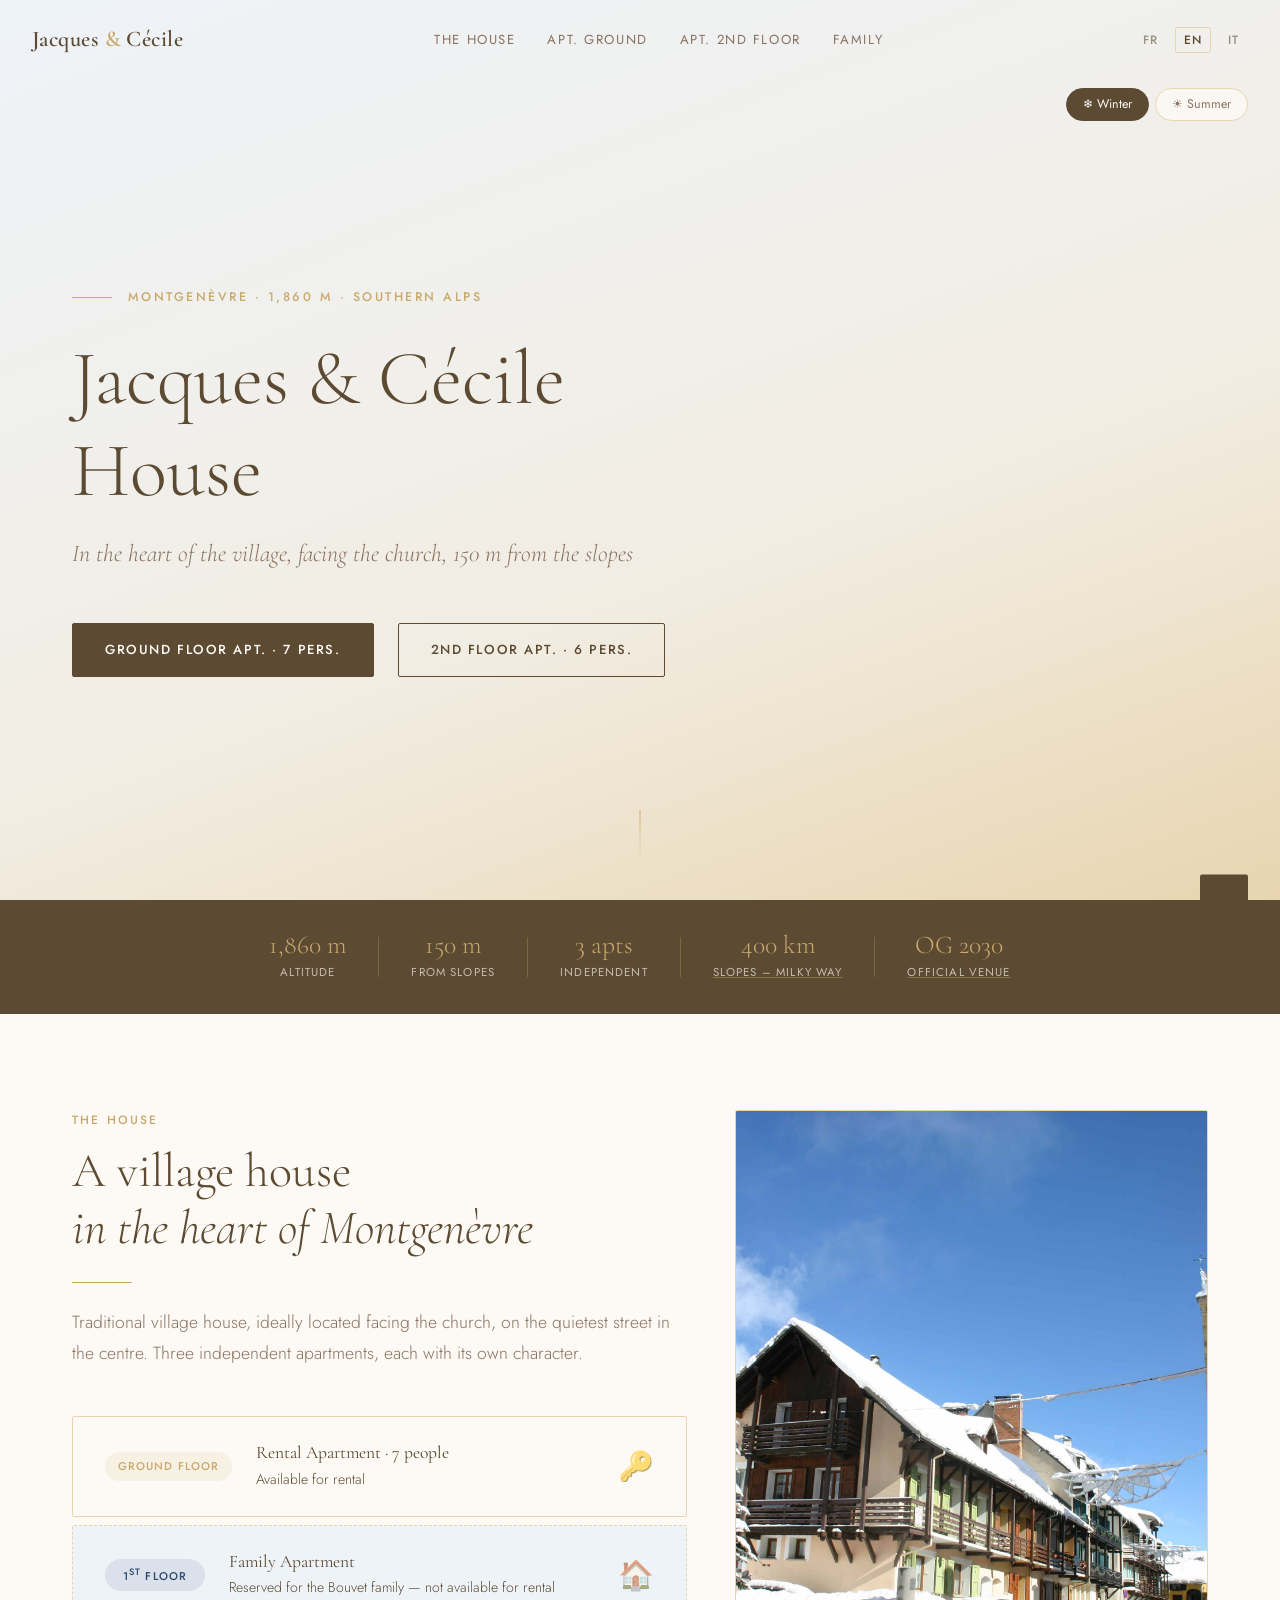
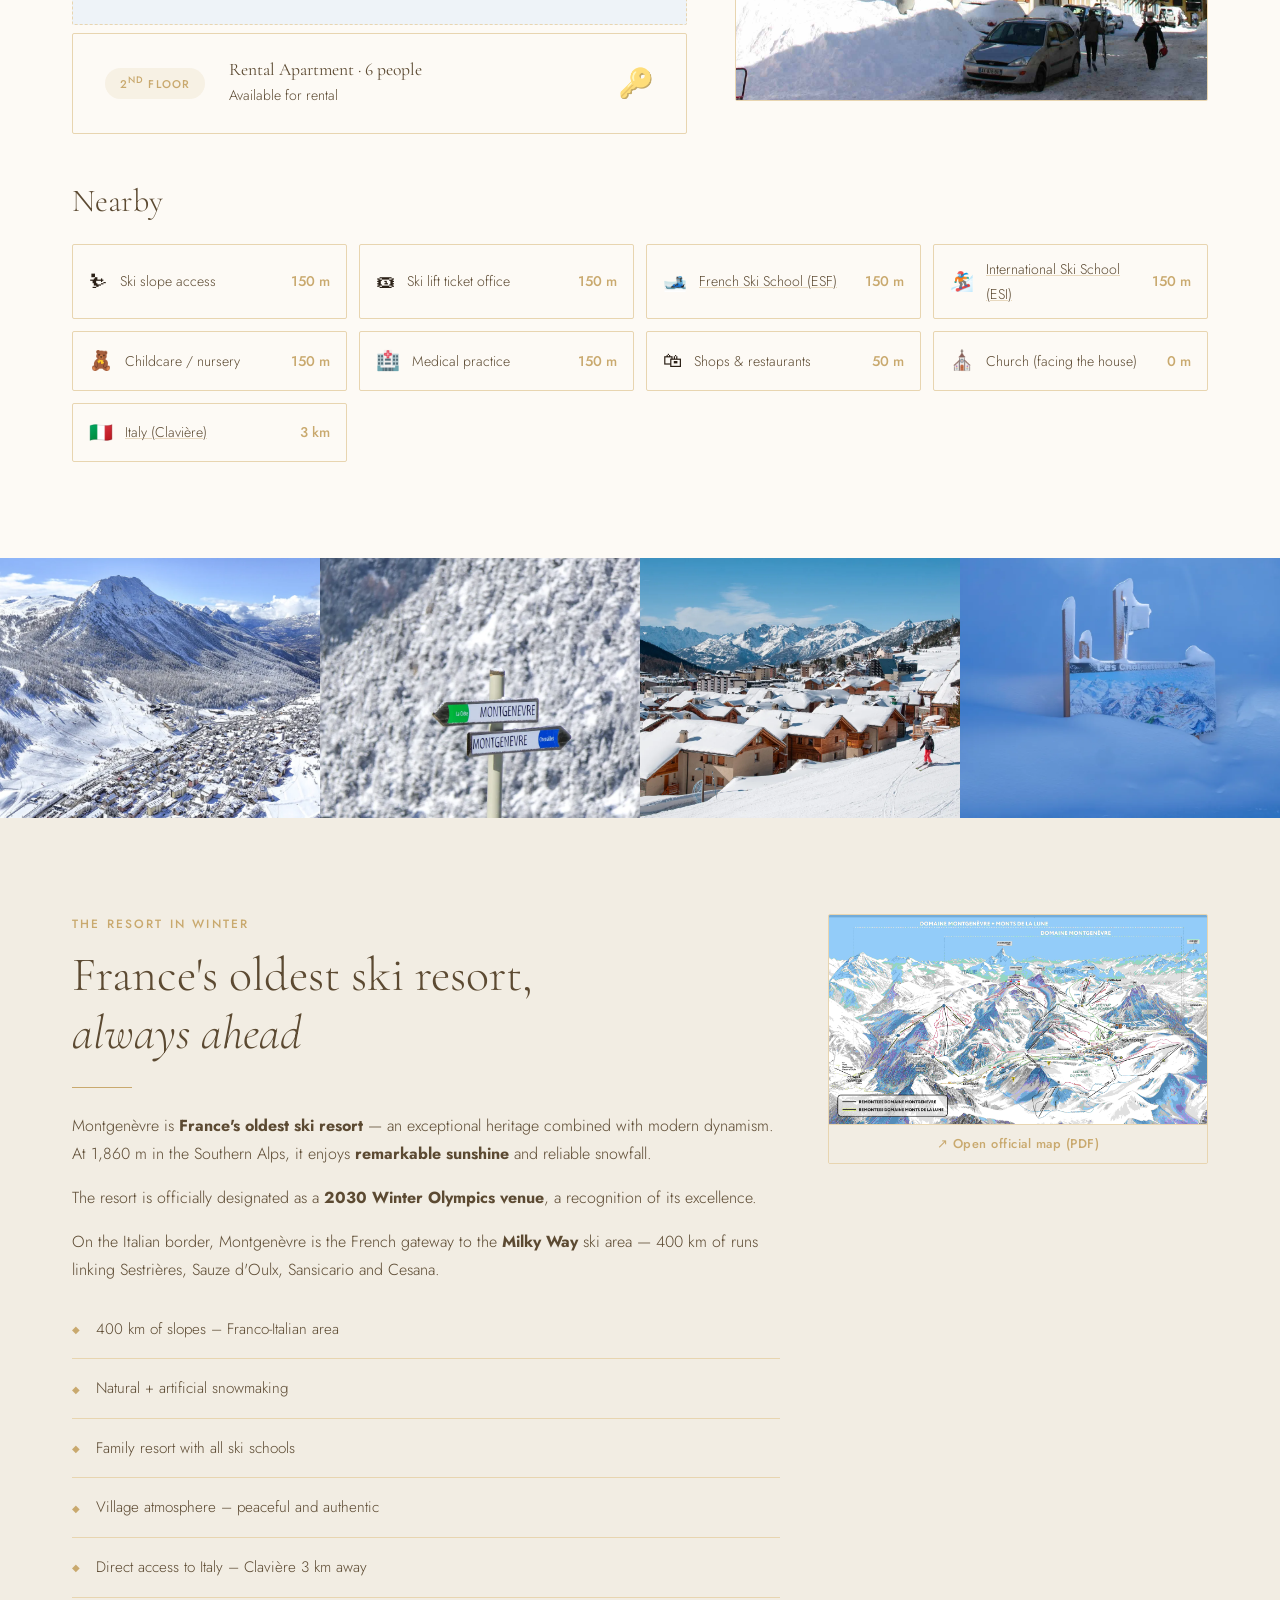
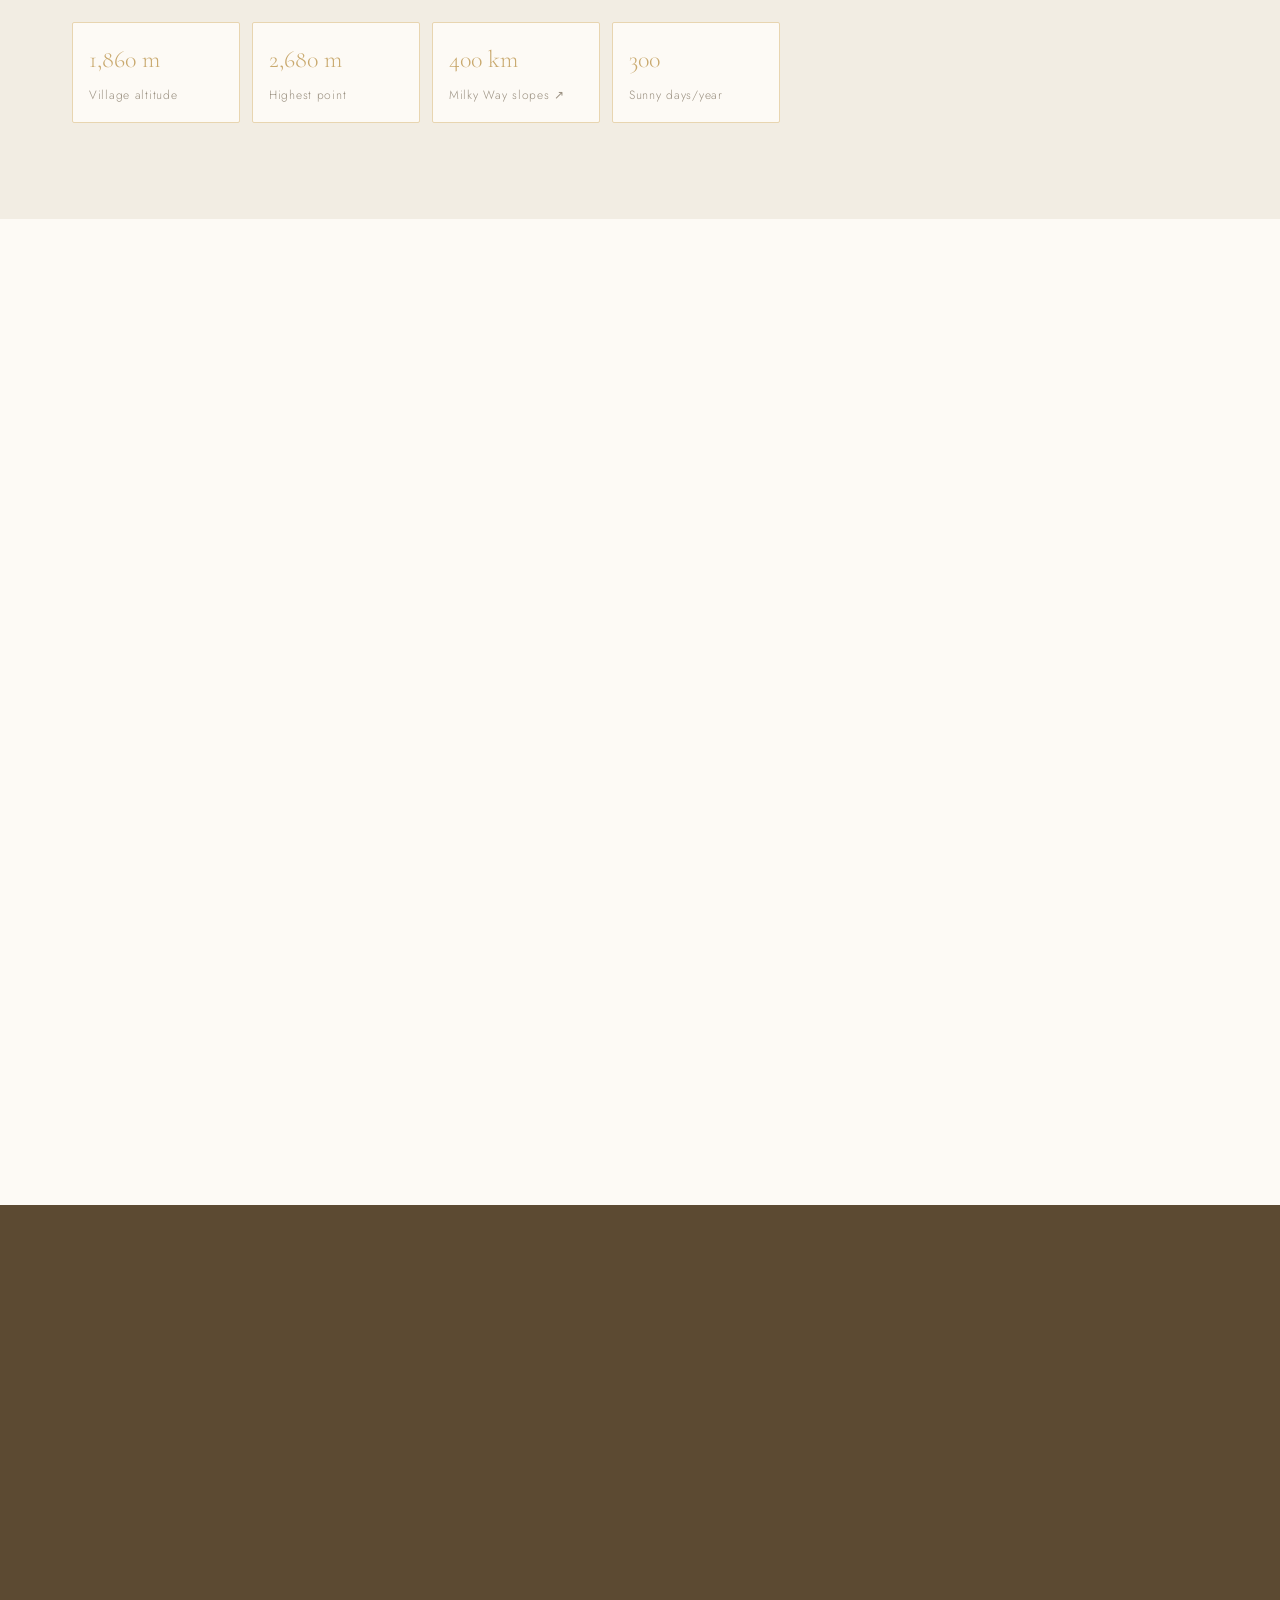
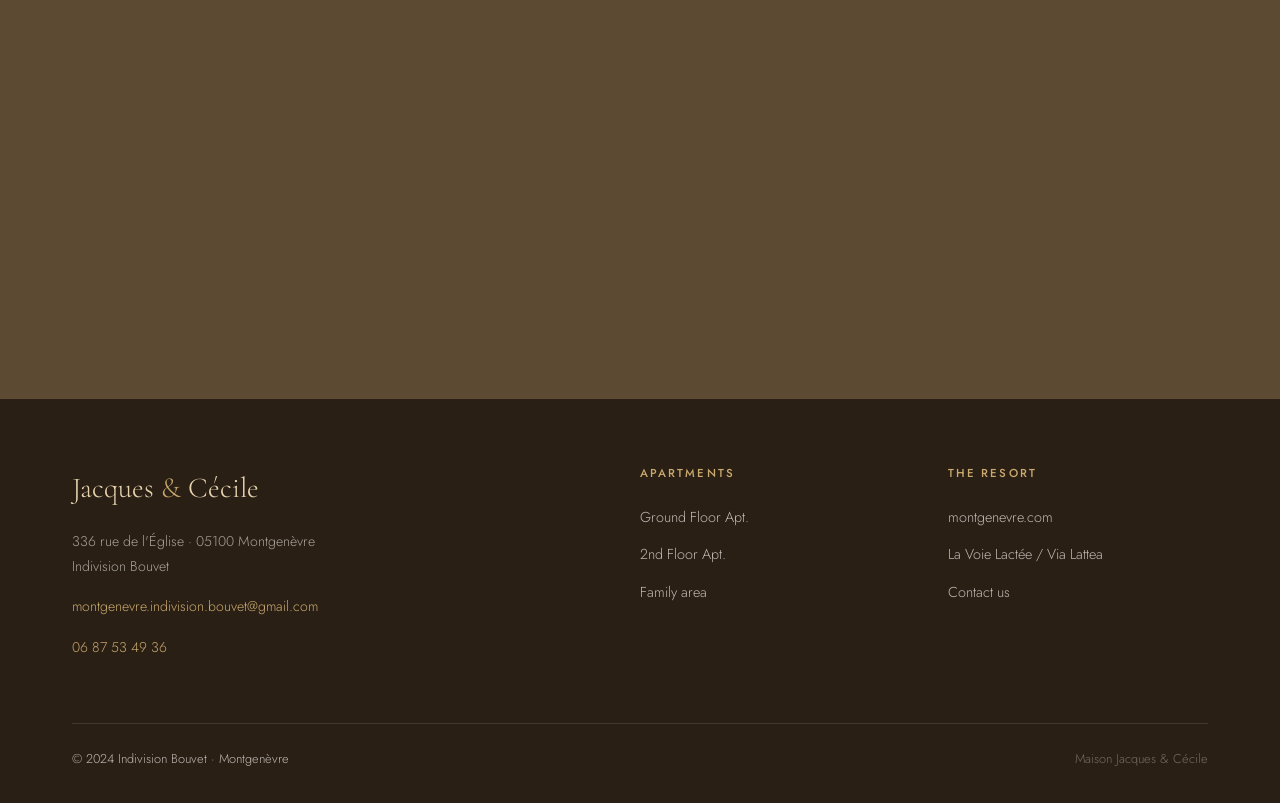
==== commit dcbd0f91: "Add files via upload" ====
--- a/index.html
+++ b/index.html
@@ -23,7 +23,6 @@
   <a class="nav__logo" href="index.html">Jacques <span>&</span> Cécile</a>
   <ul class="nav__links">
     <li><a href="#maison" data-lang="fr">La Maison</a><a href="#maison" data-lang="en" style="display:none">The House</a><a href="#maison" data-lang="it" style="display:none">La Casa</a></li>
-    <li><a href="pages/infos.html" data-lang="fr">Infos</a><a href="pages/infos.html" data-lang="en" style="display:none">Infos</a><a href="pages/infos.html" data-lang="it" style="display:none">Infos</a></li>
     <li><a href="pages/rdc.html" data-lang="fr">Appt. RDC</a><a href="pages/rdc.html" data-lang="en" style="display:none">Apt. Ground</a><a href="pages/rdc.html" data-lang="it" style="display:none">App. PT</a></li>
     <li><a href="pages/2eme.html" data-lang="fr">Appt. 2ème</a><a href="pages/2eme.html" data-lang="en" style="display:none">Apt. 2nd Floor</a><a href="pages/2eme.html" data-lang="it" style="display:none">App. 2° Piano</a></li>
     <li><a href="pages/famille.html" data-lang="fr">Famille</a><a href="pages/famille.html" data-lang="en" style="display:none">Family</a><a href="pages/famille.html" data-lang="it" style="display:none">Famiglia</a></li>
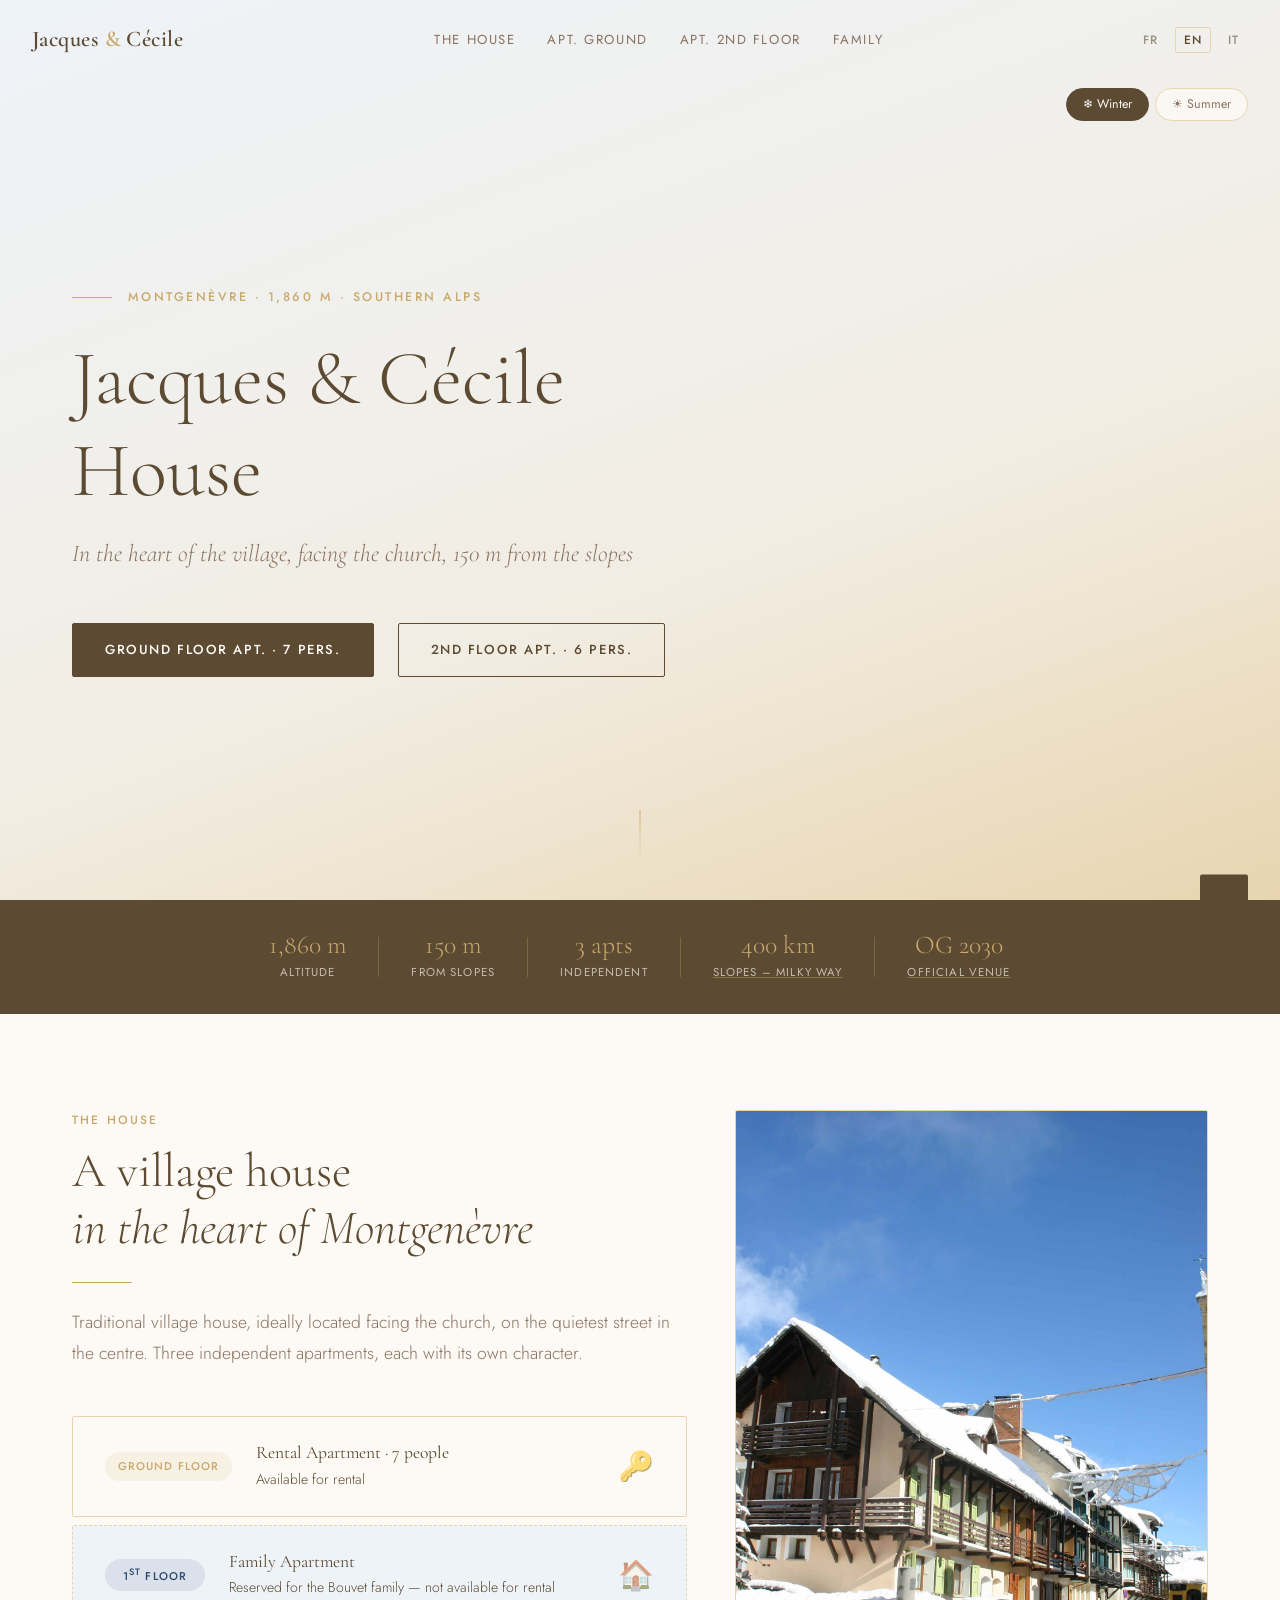
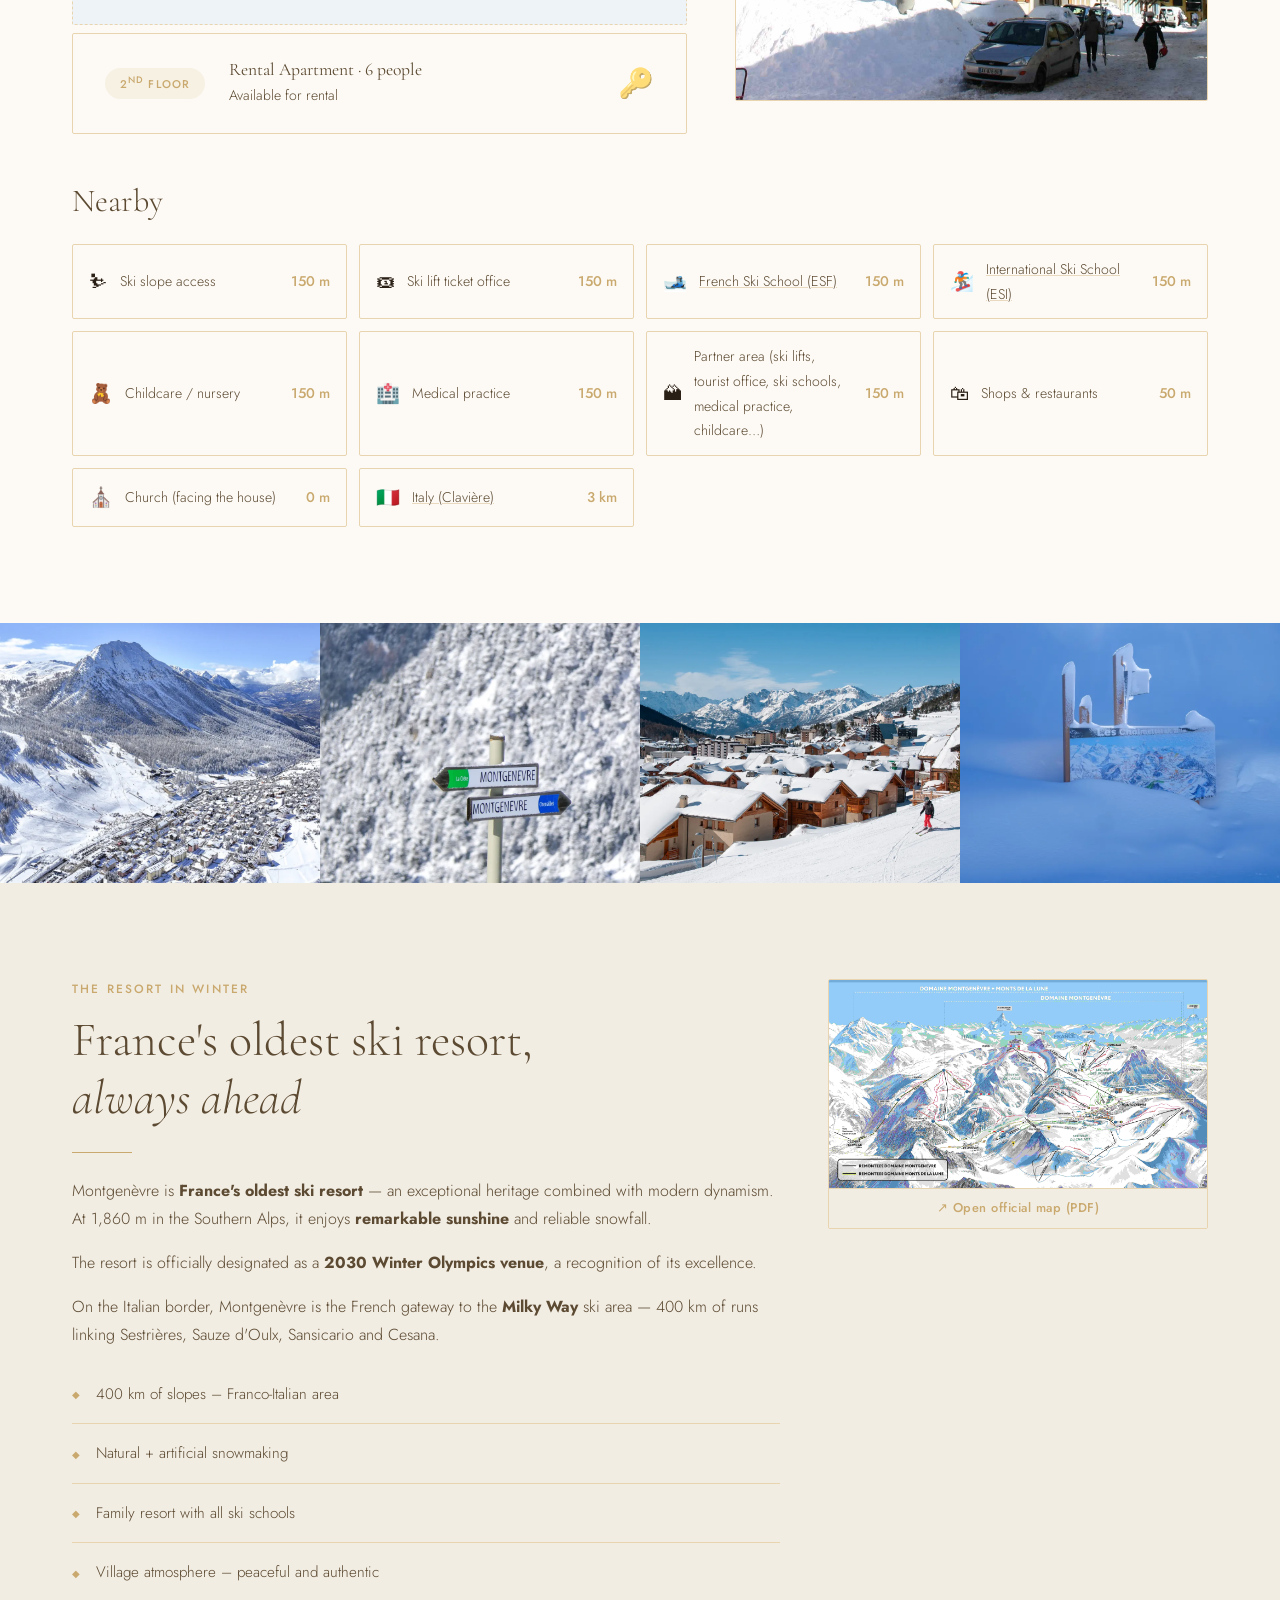
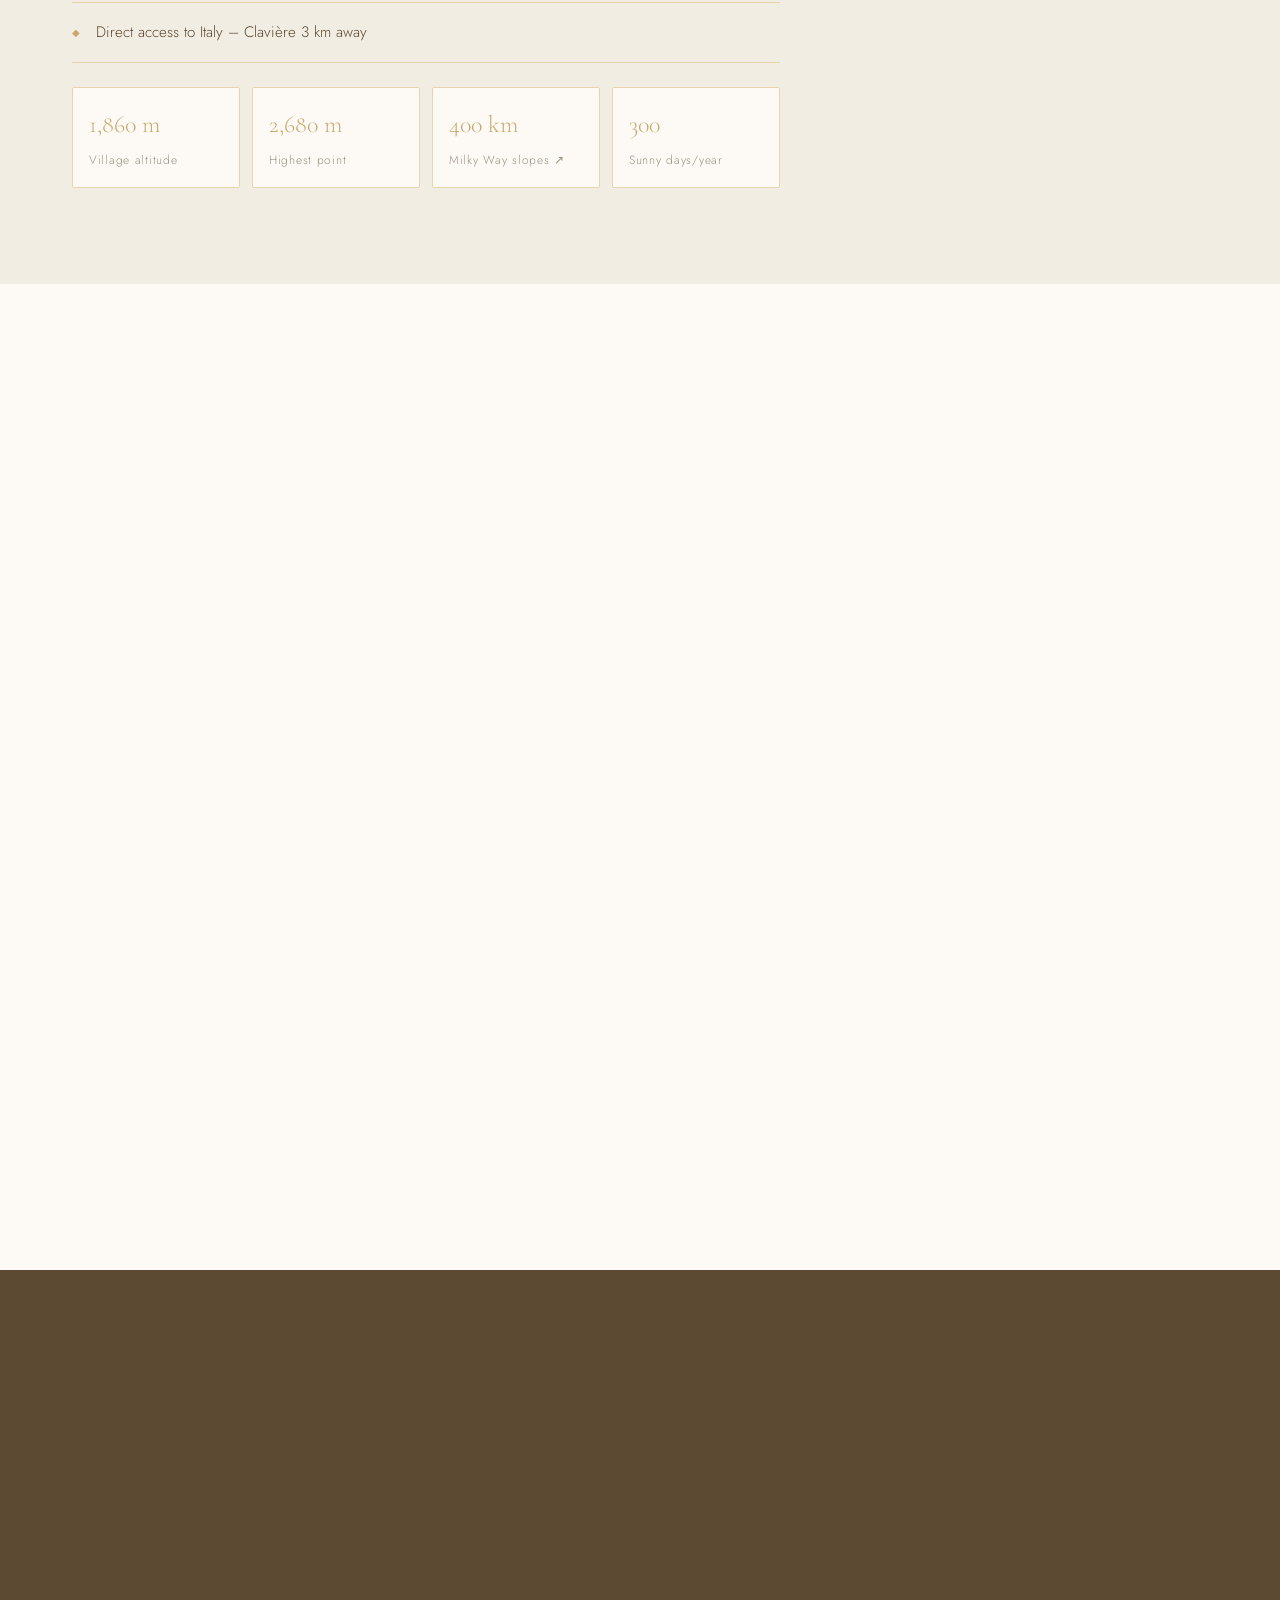
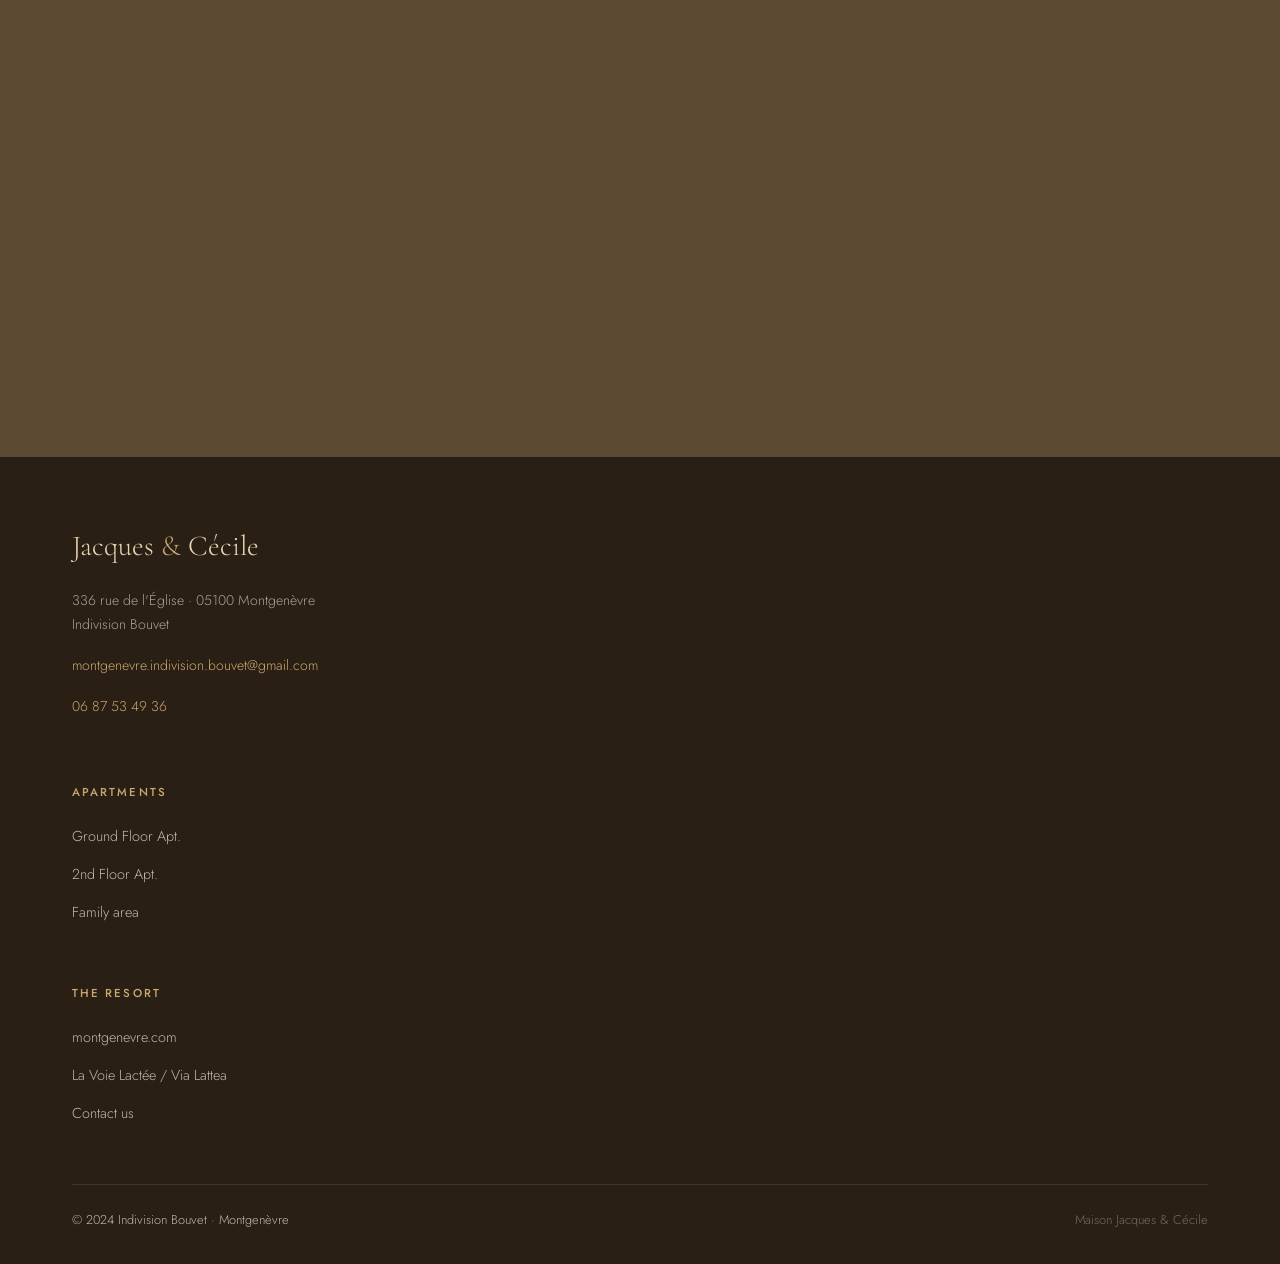
==== commit 3b917055: "Add files via upload" ====
--- a/index.html
+++ b/index.html
@@ -201,7 +201,7 @@
         <span class="section__tag">La Maison</span>
         <h2 class="section__title">Une maison de village<br><em>au cœur de Montgenèvre</em></h2>
         <div class="divider"></div>
-        <p class="section__lead">Maison de village traditionnelle, idéalement située face à l'église, dans la rue la plus calme du centre. Trois appartements indépendants, chacun avec son propre caractère.</p>
+        <p class="section__lead">Maison de village traditionnelle, idéalement située face à l'église, dans la rue la plus calme du centre et à 150 m des pistes et commerces. Trois niveaux, trois appartements indépendants dont deux en location.</p>
       </div>
       <div class="house-layout reveal">
         <a href="pages/rdc.html" class="house-floor rental-floor house-floor--link">
@@ -212,14 +212,14 @@
           </div>
           <div class="floor-icon">🔑</div>
         </a>
-        <div class="house-floor family-floor">
+        <a href="pages/famille.html" class="house-floor family-floor house-floor--link">
           <div class="floor-badge">1<sup>er</sup> étage</div>
           <div class="floor-content">
             <h4>Appartement Famille</h4>
             <p>Réservé à la famille Bouvet — non disponible à la location</p>
           </div>
           <div class="floor-icon">🏠</div>
-        </div>
+        </a>
         <a href="pages/2eme.html" class="house-floor rental-floor house-floor--link">
           <div class="floor-badge">2<sup>e</sup> étage</div>
           <div class="floor-content">
@@ -247,14 +247,14 @@
           </div>
           <div class="floor-icon">🔑</div>
         </a>
-        <div class="house-floor family-floor">
+        <a href="pages/famille.html" class="house-floor family-floor house-floor--link">
           <div class="floor-badge">1<sup>st</sup> floor</div>
           <div class="floor-content">
             <h4>Family Apartment</h4>
             <p>Reserved for the Bouvet family — not available for rental</p>
           </div>
           <div class="floor-icon">🏠</div>
-        </div>
+        </a>
         <a href="pages/2eme.html" class="house-floor rental-floor house-floor--link">
           <div class="floor-badge">2<sup>nd</sup> floor</div>
           <div class="floor-content">
@@ -282,14 +282,14 @@
           </div>
           <div class="floor-icon">🔑</div>
         </a>
-        <div class="house-floor family-floor">
+        <a href="pages/famille.html" class="house-floor family-floor house-floor--link">
           <div class="floor-badge">1° piano</div>
           <div class="floor-content">
             <h4>Appartamento Famiglia</h4>
             <p>Riservato alla famiglia Bouvet — non disponibile per l'affitto</p>
           </div>
           <div class="floor-icon">🏠</div>
-        </div>
+        </a>
         <a href="pages/2eme.html" class="house-floor rental-floor house-floor--link">
           <div class="floor-badge">2° piano</div>
           <div class="floor-content">
@@ -325,11 +325,12 @@
         <h3 style="margin-bottom:1.5rem;">À proximité immédiate</h3>
         <div class="prox-grid">
           <div class="prox-item"><span class="prox-icon">⛷</span><span>Départ des pistes</span><strong>150 m</strong></div>
-          <div class="prox-item"><span class="prox-icon">🎟</span><span>Caisses remontées mécaniques</span><strong>150 m</strong></div>
-          <a class="prox-item prox-item--link" href="https://www.esf-montgenevre.com/" target="_blank" rel="noopener"><span class="prox-icon">🎿</span><span>École de Ski Français (ESF)</span><strong>150 m</strong></a>
-          <a class="prox-item prox-item--link" href="https://www.ecoledeski.fr/montgenevre" target="_blank" rel="noopener"><span class="prox-icon">🏂</span><span>École de Ski Internationale (ESI)</span><strong>150 m</strong></a>
-          <div class="prox-item"><span class="prox-icon">🧸</span><span>Garderie</span><strong>150 m</strong></div>
-          <div class="prox-item"><span class="prox-icon">🏥</span><span>Cabinet médical</span><strong>150 m</strong></div>
+          <div class="prox-item prox-item--desktop"><span class="prox-icon">🎟</span><span>Caisses remontées mécaniques</span><strong>150 m</strong></div>
+          <a class="prox-item prox-item--link prox-item--desktop" href="https://www.esf-montgenevre.com/" target="_blank" rel="noopener"><span class="prox-icon">🎿</span><span>École de Ski Français (ESF)</span><strong>150 m</strong></a>
+          <a class="prox-item prox-item--link prox-item--desktop" href="https://www.ecoledeski.fr/montgenevre" target="_blank" rel="noopener"><span class="prox-icon">🏂</span><span>École de Ski Internationale (ESI)</span><strong>150 m</strong></a>
+          <div class="prox-item prox-item--desktop"><span class="prox-icon">🧸</span><span>Garderie</span><strong>150 m</strong></div>
+          <div class="prox-item prox-item--desktop"><span class="prox-icon">🏥</span><span>Cabinet médical</span><strong>150 m</strong></div>
+          <div class="prox-item prox-item--mobile"><span class="prox-icon">🏔</span><span>Espace partenaires (caisses remontées mécaniques, office du tourisme, écoles de ski, cabinet médical, garderie…)</span><strong>150 m</strong></div>
           <div class="prox-item"><span class="prox-icon">🛍</span><span>Commerces & restaurants</span><strong>50 m</strong></div>
           <div class="prox-item"><span class="prox-icon">⛪</span><span>Église (face à la maison)</span><strong>0 m</strong></div>
           <a class="prox-item prox-item--link" href="https://www.claviere.it/" target="_blank" rel="noopener"><span class="prox-icon">🇮🇹</span><span>Italie (Clavière)</span><strong>3 km</strong></a>
@@ -339,11 +340,12 @@
         <h3 style="margin-bottom:1.5rem;">Nearby</h3>
         <div class="prox-grid">
           <div class="prox-item"><span class="prox-icon">⛷</span><span>Ski slope access</span><strong>150 m</strong></div>
-          <div class="prox-item"><span class="prox-icon">🎟</span><span>Ski lift ticket office</span><strong>150 m</strong></div>
-          <a class="prox-item prox-item--link" href="https://www.esf-montgenevre.com/" target="_blank" rel="noopener"><span class="prox-icon">🎿</span><span>French Ski School (ESF)</span><strong>150 m</strong></a>
-          <a class="prox-item prox-item--link" href="https://www.ecoledeski.fr/montgenevre" target="_blank" rel="noopener"><span class="prox-icon">🏂</span><span>International Ski School (ESI)</span><strong>150 m</strong></a>
-          <div class="prox-item"><span class="prox-icon">🧸</span><span>Childcare / nursery</span><strong>150 m</strong></div>
-          <div class="prox-item"><span class="prox-icon">🏥</span><span>Medical practice</span><strong>150 m</strong></div>
+          <div class="prox-item prox-item--desktop"><span class="prox-icon">🎟</span><span>Ski lift ticket office</span><strong>150 m</strong></div>
+          <a class="prox-item prox-item--link prox-item--desktop" href="https://www.esf-montgenevre.com/" target="_blank" rel="noopener"><span class="prox-icon">🎿</span><span>French Ski School (ESF)</span><strong>150 m</strong></a>
+          <a class="prox-item prox-item--link prox-item--desktop" href="https://www.ecoledeski.fr/montgenevre" target="_blank" rel="noopener"><span class="prox-icon">🏂</span><span>International Ski School (ESI)</span><strong>150 m</strong></a>
+          <div class="prox-item prox-item--desktop"><span class="prox-icon">🧸</span><span>Childcare / nursery</span><strong>150 m</strong></div>
+          <div class="prox-item prox-item--desktop"><span class="prox-icon">🏥</span><span>Medical practice</span><strong>150 m</strong></div>
+          <div class="prox-item prox-item--mobile"><span class="prox-icon">🏔</span><span>Partner area (ski lifts, tourist office, ski schools, medical practice, childcare…)</span><strong>150 m</strong></div>
           <div class="prox-item"><span class="prox-icon">🛍</span><span>Shops & restaurants</span><strong>50 m</strong></div>
           <div class="prox-item"><span class="prox-icon">⛪</span><span>Church (facing the house)</span><strong>0 m</strong></div>
           <a class="prox-item prox-item--link" href="https://www.claviere.it/" target="_blank" rel="noopener"><span class="prox-icon">🇮🇹</span><span>Italy (Clavière)</span><strong>3 km</strong></a>
@@ -353,11 +355,12 @@
         <h3 style="margin-bottom:1.5rem;">Nelle vicinanze</h3>
         <div class="prox-grid">
           <div class="prox-item"><span class="prox-icon">⛷</span><span>Accesso alle piste</span><strong>150 m</strong></div>
-          <div class="prox-item"><span class="prox-icon">🎟</span><span>Casse degli impianti</span><strong>150 m</strong></div>
-          <a class="prox-item prox-item--link" href="https://www.esf-montgenevre.com/" target="_blank" rel="noopener"><span class="prox-icon">🎿</span><span>Scuola di Sci Francese (ESF)</span><strong>150 m</strong></a>
-          <a class="prox-item prox-item--link" href="https://www.ecoledeski.fr/montgenevre" target="_blank" rel="noopener"><span class="prox-icon">🏂</span><span>Scuola di Sci Internazionale (ESI)</span><strong>150 m</strong></a>
-          <div class="prox-item"><span class="prox-icon">🧸</span><span>Asilo nido</span><strong>150 m</strong></div>
-          <div class="prox-item"><span class="prox-icon">🏥</span><span>Studio medico</span><strong>150 m</strong></div>
+          <div class="prox-item prox-item--desktop"><span class="prox-icon">🎟</span><span>Casse degli impianti</span><strong>150 m</strong></div>
+          <a class="prox-item prox-item--link prox-item--desktop" href="https://www.esf-montgenevre.com/" target="_blank" rel="noopener"><span class="prox-icon">🎿</span><span>Scuola di Sci Francese (ESF)</span><strong>150 m</strong></a>
+          <a class="prox-item prox-item--link prox-item--desktop" href="https://www.ecoledeski.fr/montgenevre" target="_blank" rel="noopener"><span class="prox-icon">🏂</span><span>Scuola di Sci Internazionale (ESI)</span><strong>150 m</strong></a>
+          <div class="prox-item prox-item--desktop"><span class="prox-icon">🧸</span><span>Asilo nido</span><strong>150 m</strong></div>
+          <div class="prox-item prox-item--desktop"><span class="prox-icon">🏥</span><span>Studio medico</span><strong>150 m</strong></div>
+          <div class="prox-item prox-item--mobile"><span class="prox-icon">🏔</span><span>Area partner (impianti, ufficio turistico, scuole di sci, studio medico, asilo nido…)</span><strong>150 m</strong></div>
           <div class="prox-item"><span class="prox-icon">🛍</span><span>Negozi & ristoranti</span><strong>50 m</strong></div>
           <div class="prox-item"><span class="prox-icon">⛪</span><span>Chiesa (di fronte alla casa)</span><strong>0 m</strong></div>
           <a class="prox-item prox-item--link" href="https://www.claviere.it/" target="_blank" rel="noopener"><span class="prox-icon">🇮🇹</span><span>Italia (Clavière)</span><strong>3 km</strong></a>
@@ -430,9 +433,8 @@
               <span class="section__tag">La Station en hiver</span>
               <h2>La doyenne des stations<br><em>françaises</em></h2>
               <div class="divider"></div>
-              <p>Montgenèvre est la <strong>plus ancienne station de ski de France</strong> — un héritage exceptionnel allié à un dynamisme moderne. À 1 860 m d'altitude dans les Alpes du Sud, elle bénéficie d'un <strong>ensoleillement remarquable</strong> et d'un enneigement fiable.</p>
-              <p>La station est officiellement désignée <strong>site des Jeux Olympiques d'Hiver 2030</strong>, une reconnaissance de son niveau d'excellence.</p>
-              <p>Frontalière avec l'Italie, Montgenèvre est la porte d'entrée française du domaine skiable <strong>La Voie Lactée</strong> — 400 km de pistes reliant Sestrières, Sauze d'Oulx, Sansicario et Cesana, partagées avec plusieurs stations italiennes de renom.</p>
+              <p>Montgenèvre est la <strong>plus ancienne station de ski de France</strong>. Un héritage exceptionnel allié à un fort dynamisme. La station est officiellement désignée <strong>site des Jeux Olympiques d'Hiver 2030</strong>. À 1 860 m d'altitude dans les Alpes du Sud, elle bénéficie d'un <strong>ensoleillement remarquable</strong> et d'un enneigement fiable.</p>
+              <p>Frontalière avec l'Italie, Montgenèvre est la porte d'entrée française du domaine skiable <strong>La Voie Lactée</strong> — 400 km de pistes reliant plusieurs grandes stations italiennes : Sestrières, Sauze d'Oulx, Sansicario et Cesana.</p>
               <ul class="features">
                 <li>400 km de pistes – domaine franco-italien</li>
                 <li>Enneigement naturel + enneigement artificiel</li>
--- a/css/style.css
+++ b/css/style.css
@@ -19,7 +19,7 @@
 
 *, *::before, *::after { box-sizing: border-box; margin: 0; padding: 0; }
 
-html { scroll-behavior: smooth; }
+html { scroll-behavior: smooth; overflow-x: hidden; }
 
 body {
   font-family: 'Jost', sans-serif;
@@ -28,6 +28,7 @@
   color: var(--texte);
   line-height: 1.75;
   font-size: 16px;
+  overflow-x: hidden;
 }
 
 h1, h2, h3, h4 {
@@ -110,10 +111,18 @@
   color: var(--brun);
   border-color: var(--or-clair);
 }
-.nav__burger { display: none; background: none; border: none; cursor: pointer; }
+.nav__burger {
+  display: none;
+  background: rgba(253,250,245,0.85);
+  border: 1px solid var(--or-clair);
+  border-radius: 6px;
+  cursor: pointer;
+  padding: 6px 8px;
+  backdrop-filter: blur(4px);
+}
 .nav__burger span {
-  display: block; width: 24px; height: 1.5px;
-  background: var(--brun); margin: 5px 0;
+  display: block; width: 22px; height: 2px;
+  background: var(--brun); margin: 4px 0;
   transition: all 0.3s;
 }
 
@@ -504,11 +513,10 @@
   font-weight: 600;
   letter-spacing: 0.02em;
   white-space: nowrap;
-  overflow: visible;
+  overflow: hidden;
+  text-overflow: ellipsis;
   text-align: center;
   color: rgba(0,0,0,0.6);
-  position: relative;
-  z-index: 1;
 }
 
 .calendar-day.today { font-weight: 500; color: var(--brun); }
@@ -796,8 +804,18 @@
 
 /* ── RESPONSIVE ── */
 @media (max-width: 768px) {
-  .nav__links { display: none; }
-  .nav__burger { display: block; }
+  .nav {
+    padding: 0.9rem 1rem;
+    overflow: visible;
+  }
+  .nav__logo { font-size: 1.1rem; }
+  .nav__links {
+    display: none;
+  }
+  .nav__lang {
+    display: none;
+  }
+  .nav__burger { display: flex; flex-direction: column; align-items: center; justify-content: center; gap: 0; }
   .nav__links.open {
     display: flex;
     flex-direction: column;
@@ -807,7 +825,17 @@
     padding: 5rem 2rem 2rem;
     box-shadow: var(--ombre);
     z-index: 99;
+    gap: 0.5rem;
   }
+  .nav__lang.mobile-open {
+    display: flex;
+    position: fixed;
+    top: 1.2rem;
+    left: 50%;
+    transform: translateX(-50%);
+    z-index: 101;
+  }
+}
   .footer__grid { grid-template-columns: 1fr; }
   .form-row { grid-template-columns: 1fr; }
   .gallery { grid-template-columns: 1fr 1fr; }
@@ -923,3 +951,10 @@
   color: var(--or);
   letter-spacing: 0.02em;
 }
+
+/* Prox-items : certains masqués sur mobile, remplacés par un item groupé */
+.prox-item--mobile { display: none; }
+@media (max-width: 768px) {
+  .prox-item--desktop { display: none; }
+  .prox-item--mobile  { display: flex; }
+}
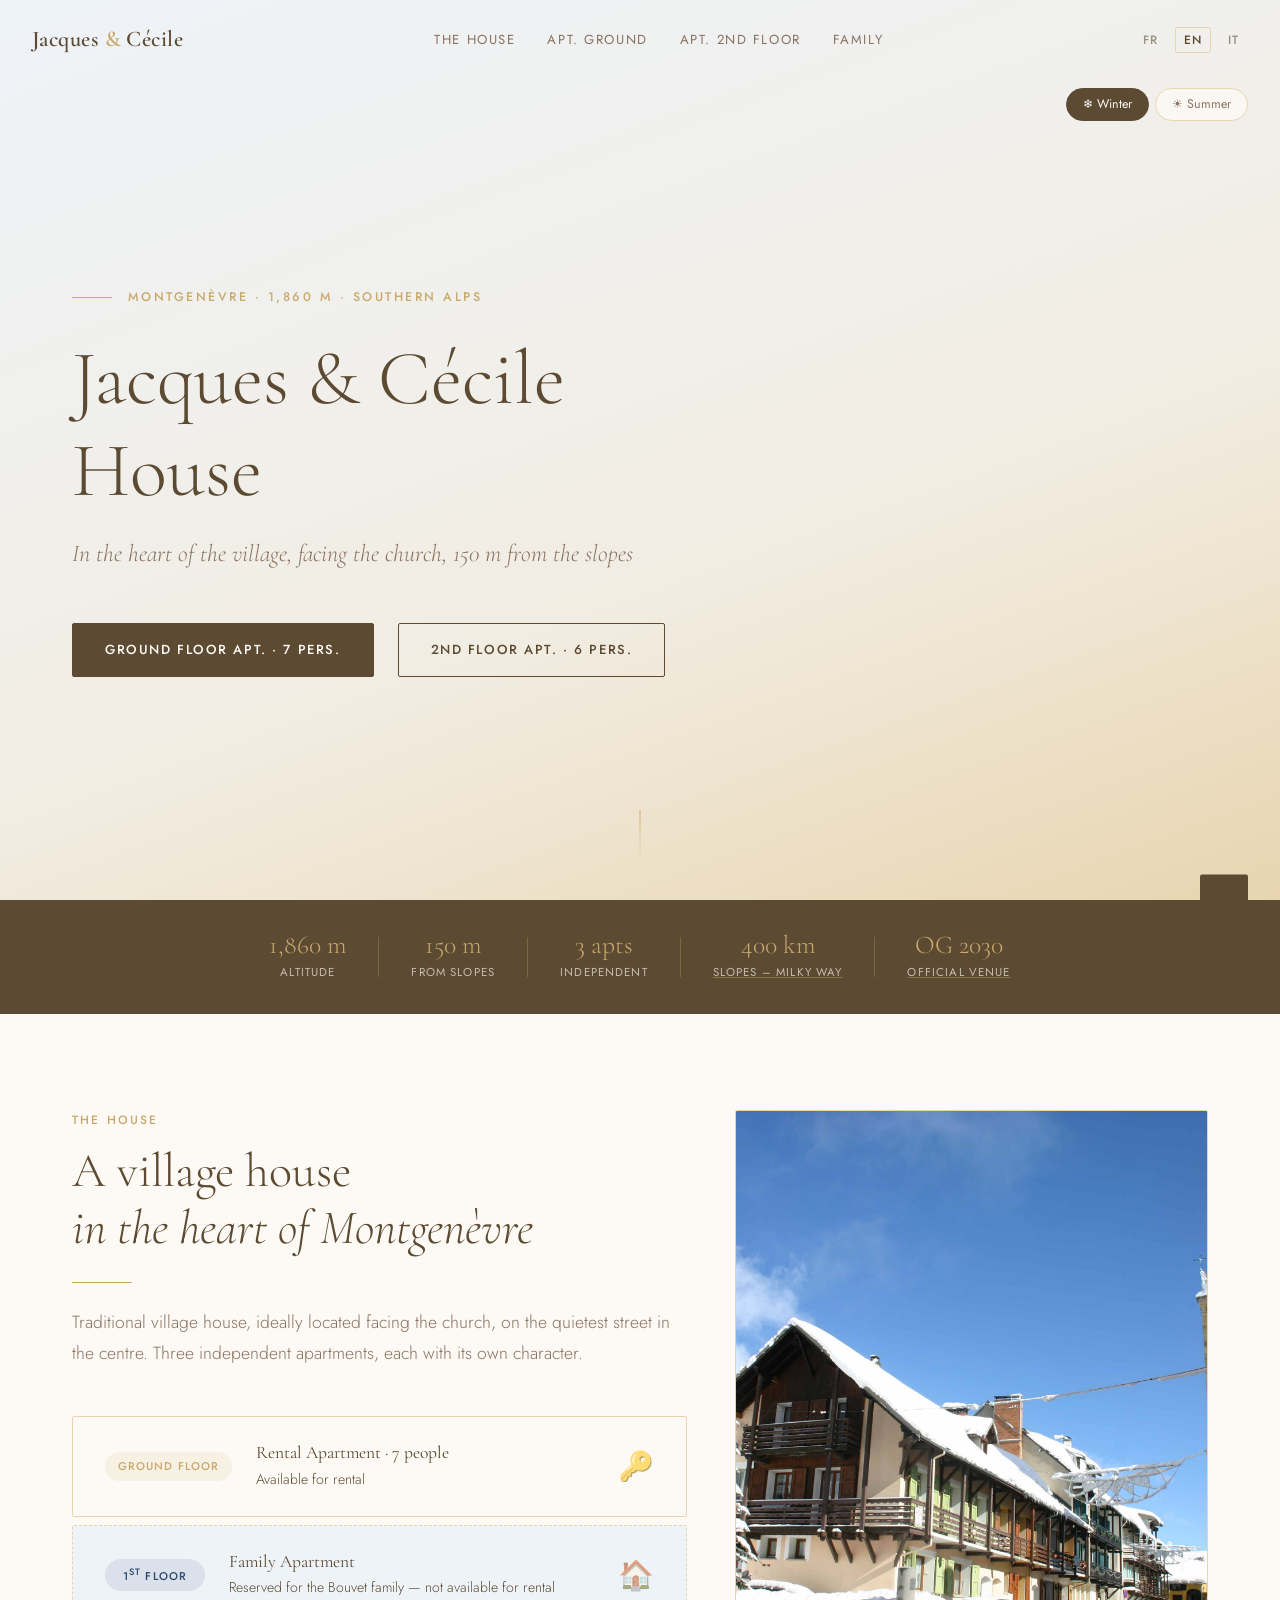
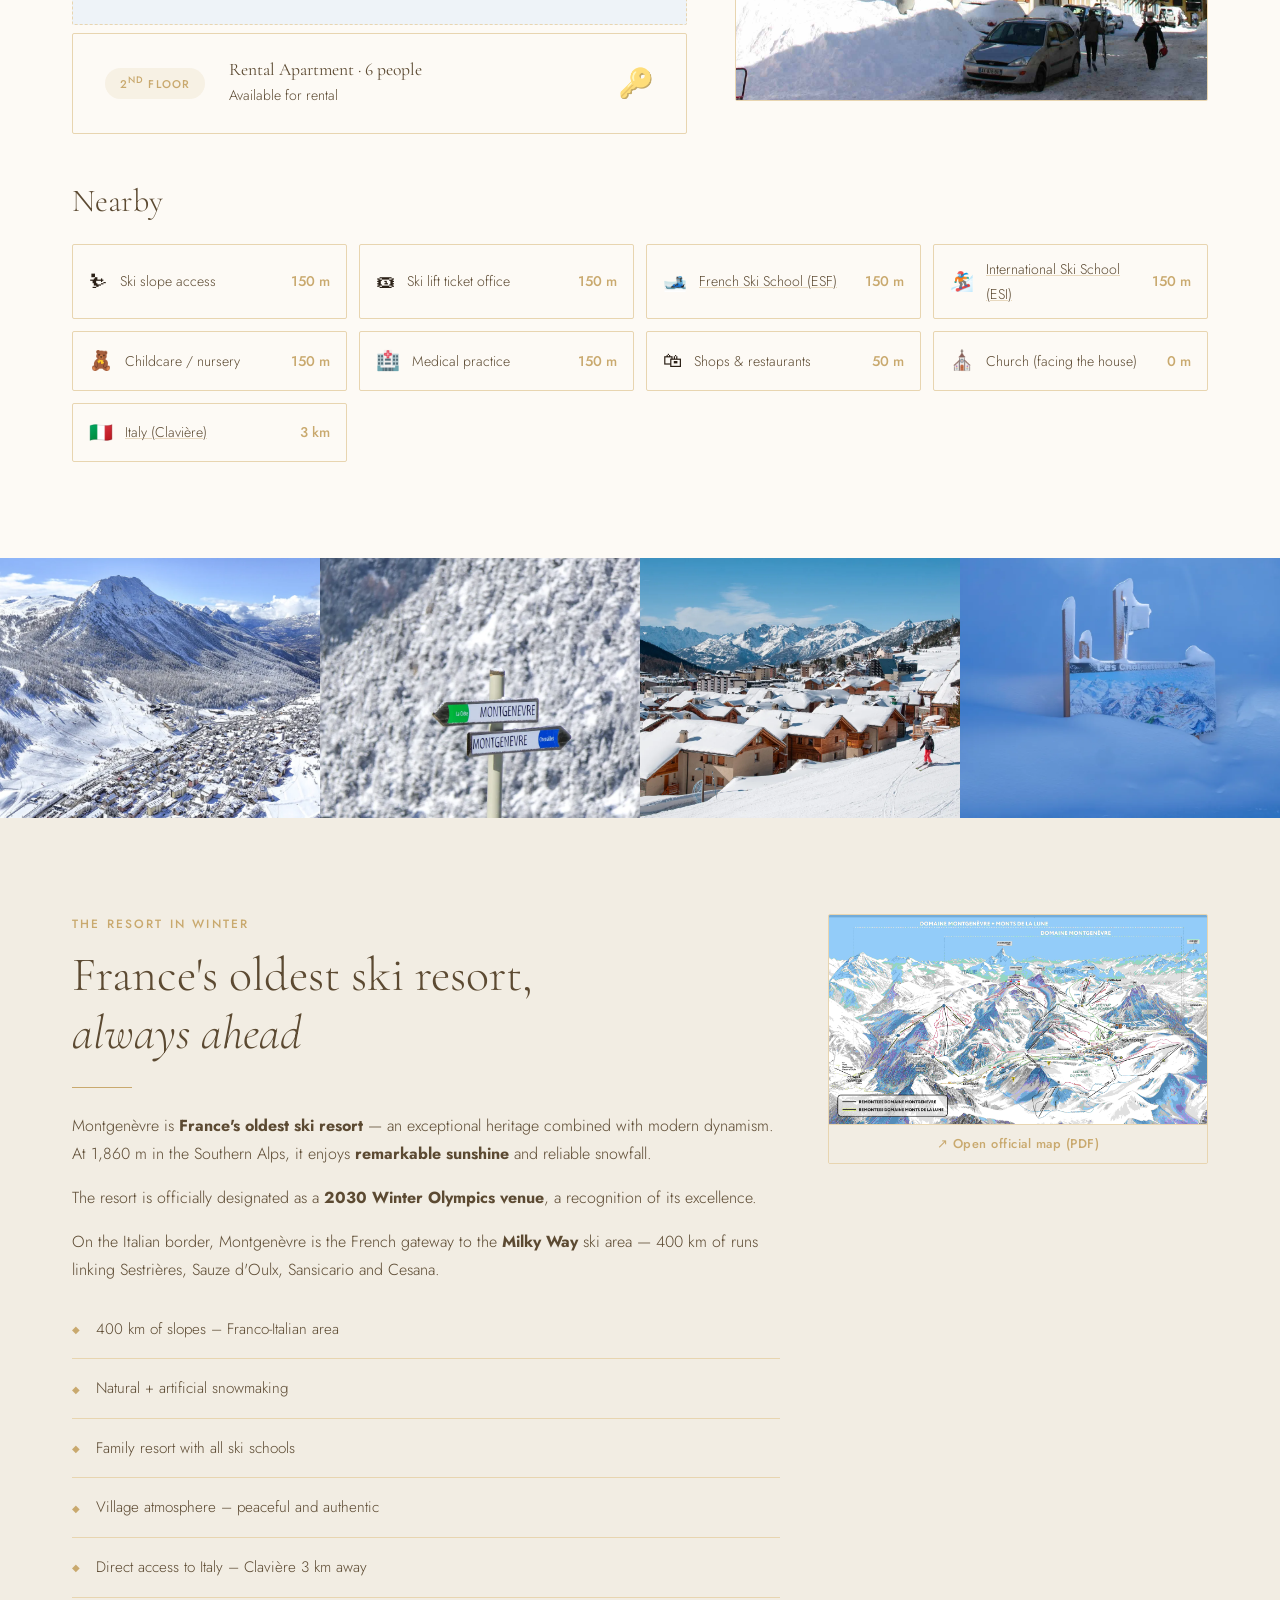
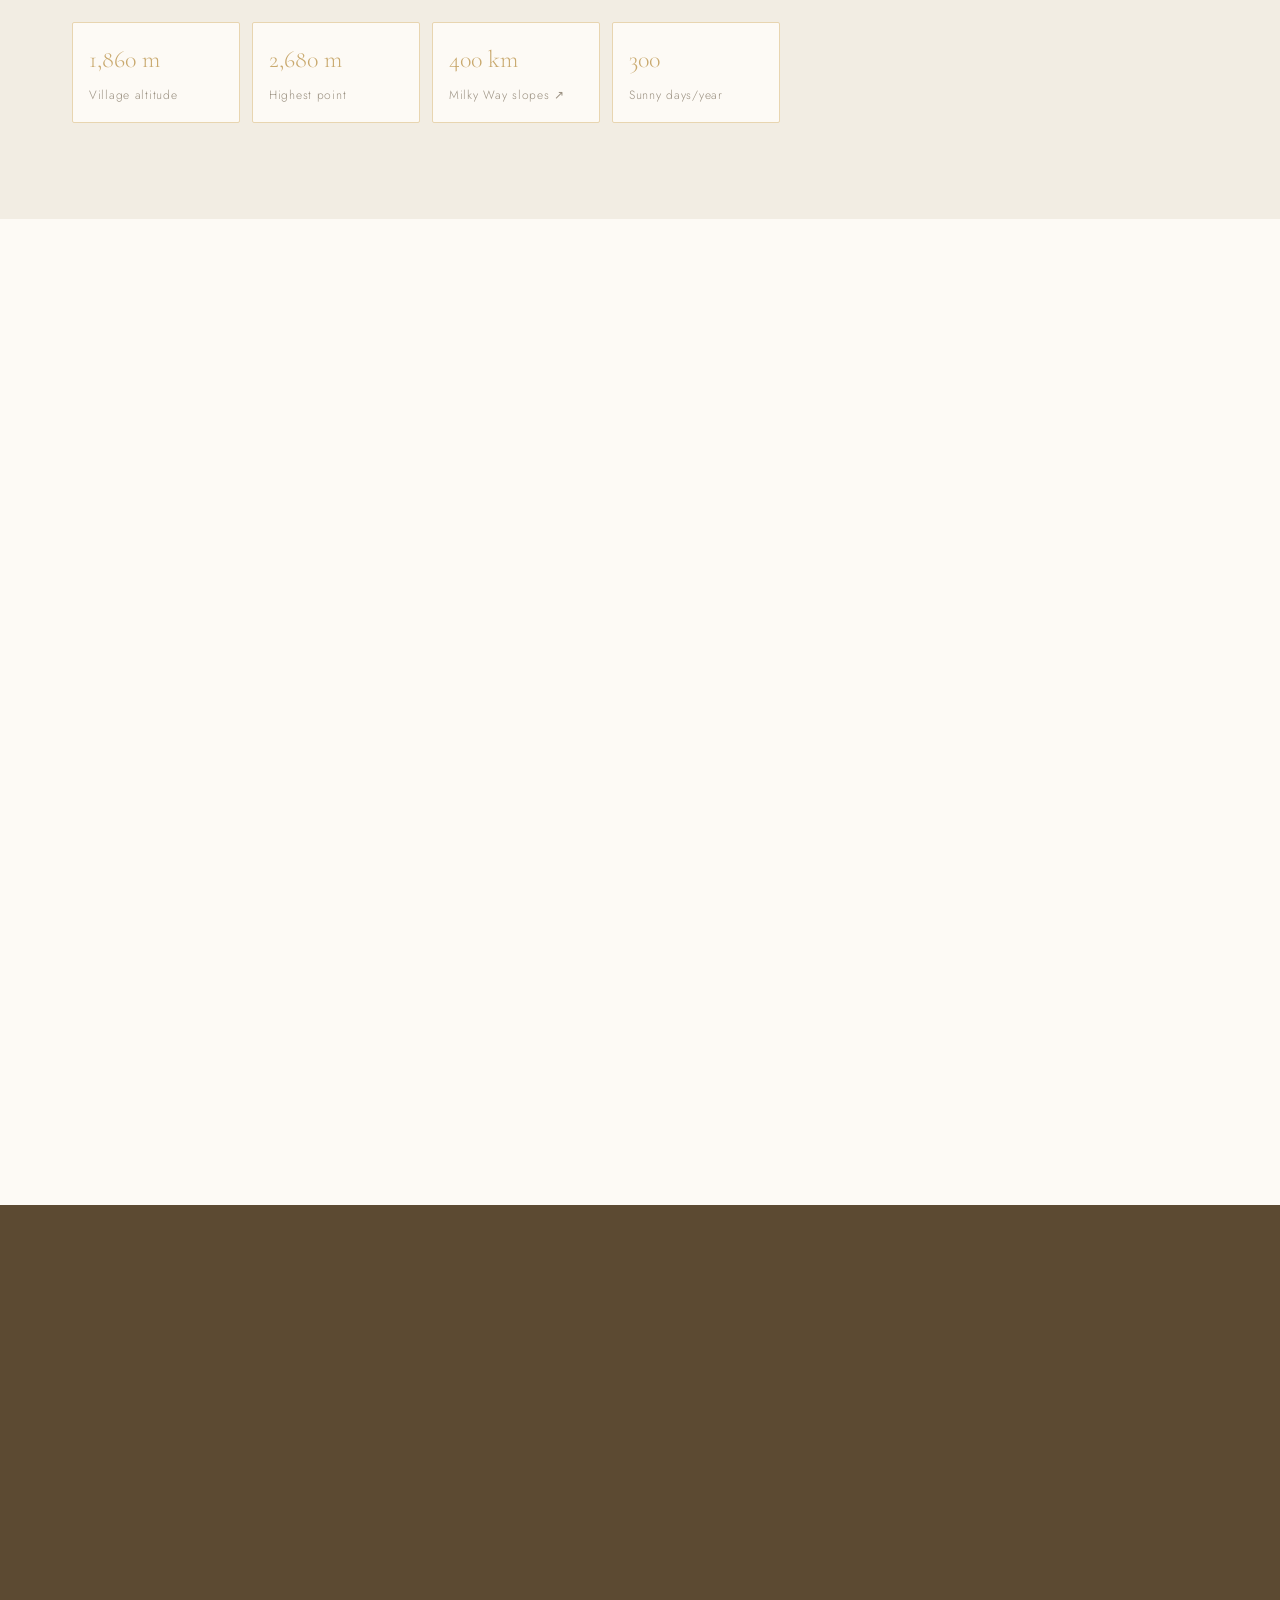
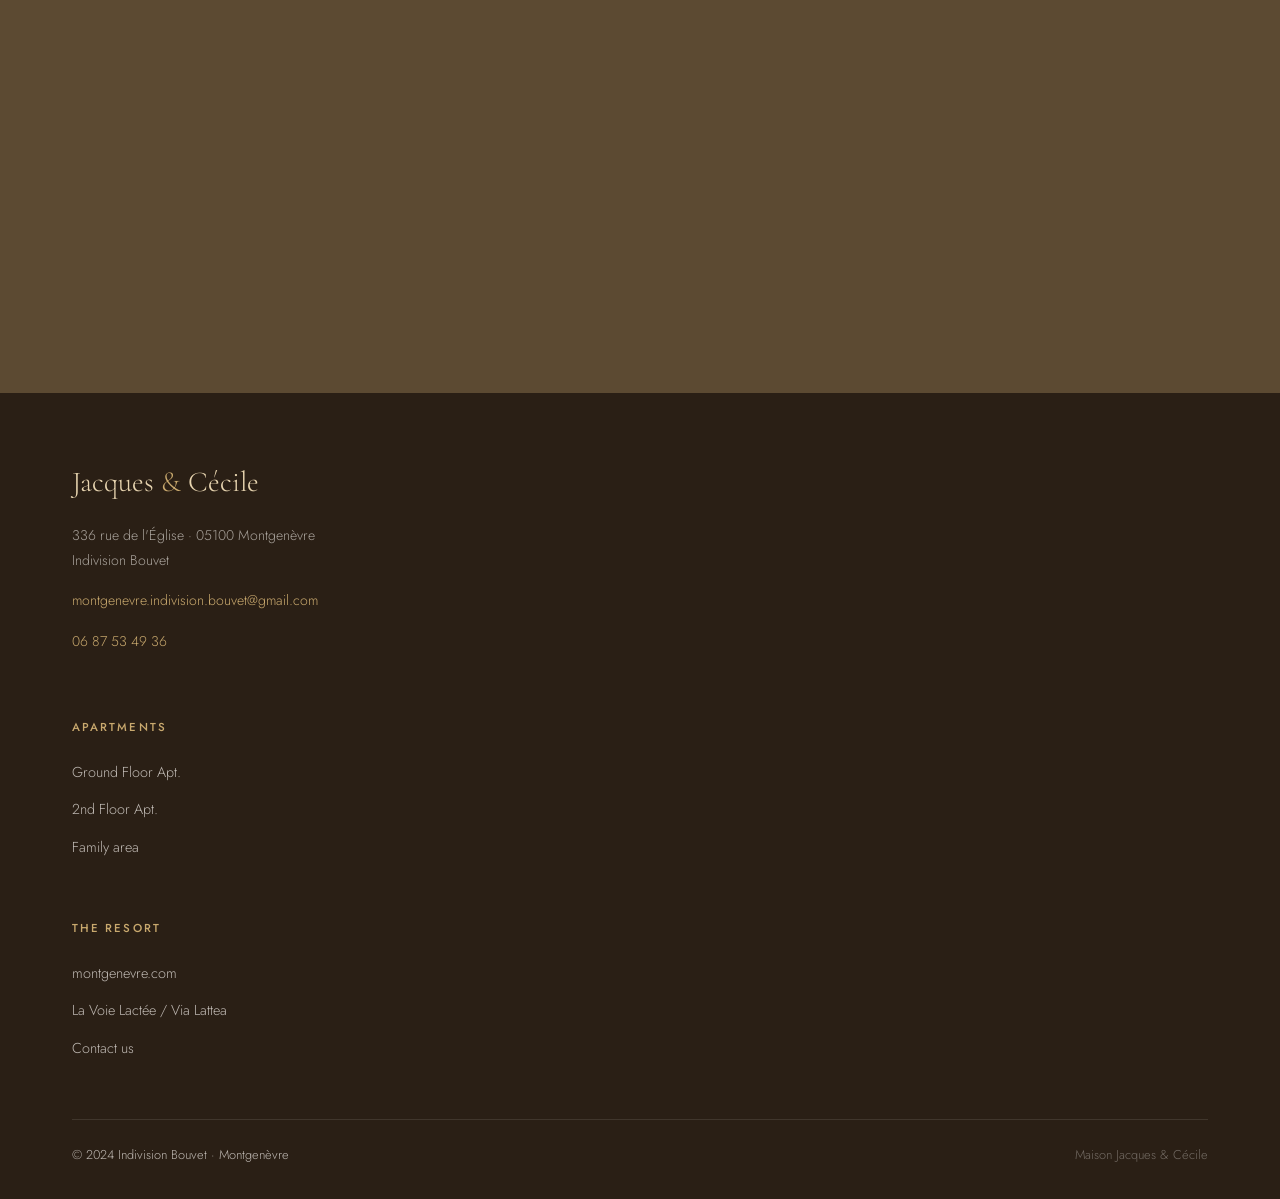
==== commit 007df858: "Add files via upload" ====
--- a/index.html
+++ b/index.html
@@ -433,7 +433,8 @@
               <span class="section__tag">La Station en hiver</span>
               <h2>La doyenne des stations<br><em>françaises</em></h2>
               <div class="divider"></div>
-              <p>Montgenèvre est la <strong>plus ancienne station de ski de France</strong>. Un héritage exceptionnel allié à un fort dynamisme. La station est officiellement désignée <strong>site des Jeux Olympiques d'Hiver 2030</strong>. À 1 860 m d'altitude dans les Alpes du Sud, elle bénéficie d'un <strong>ensoleillement remarquable</strong> et d'un enneigement fiable.</p>
+              <p>Montgenèvre est la <strong>plus ancienne station de ski de France</strong>. Un héritage exceptionnel allié à un fort dynamisme. La station est officiellement désignée <strong>site des Jeux Olympiques d'Hiver 2030</strong>.</p>
+              <p>À 1 860 m d'altitude dans les Alpes du Sud, elle bénéficie d'un <strong>ensoleillement remarquable</strong> et d'un enneigement fiable.</p>
               <p>Frontalière avec l'Italie, Montgenèvre est la porte d'entrée française du domaine skiable <strong>La Voie Lactée</strong> — 400 km de pistes reliant plusieurs grandes stations italiennes : Sestrières, Sauze d'Oulx, Sansicario et Cesana.</p>
               <ul class="features">
                 <li>400 km de pistes – domaine franco-italien</li>
--- a/css/style.css
+++ b/css/style.css
@@ -952,9 +952,3 @@
   letter-spacing: 0.02em;
 }
 
-/* Prox-items : certains masqués sur mobile, remplacés par un item groupé */
-.prox-item--mobile { display: none; }
-@media (max-width: 768px) {
-  .prox-item--desktop { display: none; }
-  .prox-item--mobile  { display: flex; }
-}
--- a/css/home.css
+++ b/css/home.css
@@ -316,7 +316,12 @@
 }
 
 /* Clickable proximity items */
-.prox-item--link {
+/* Prox-items groupés sur mobile */
+.prox-item.prox-item--mobile { display: none !important; }
+@media (max-width: 768px) {
+  .prox-item.prox-item--desktop { display: none !important; }
+  .prox-item.prox-item--mobile  { display: flex !important; }
+}
   text-decoration: none;
   color: inherit;
   transition: border-color 0.2s, transform 0.15s;
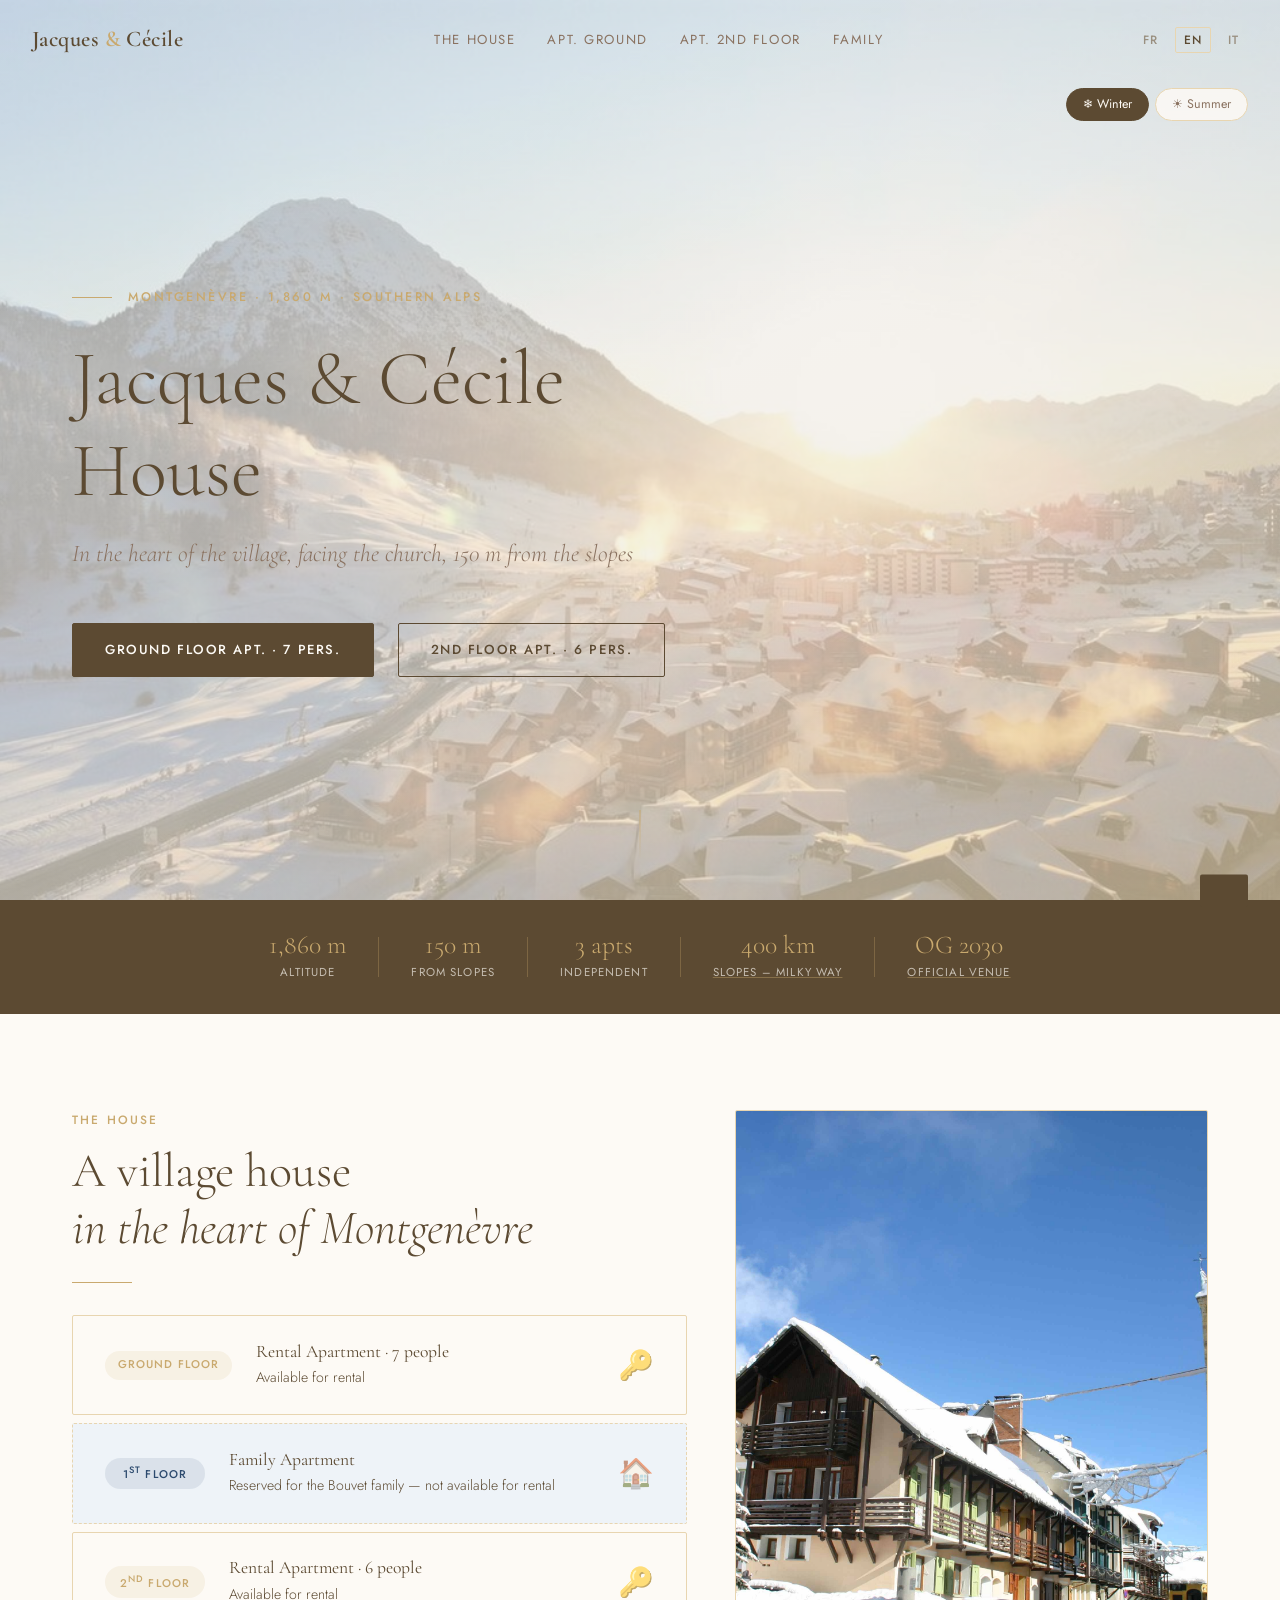
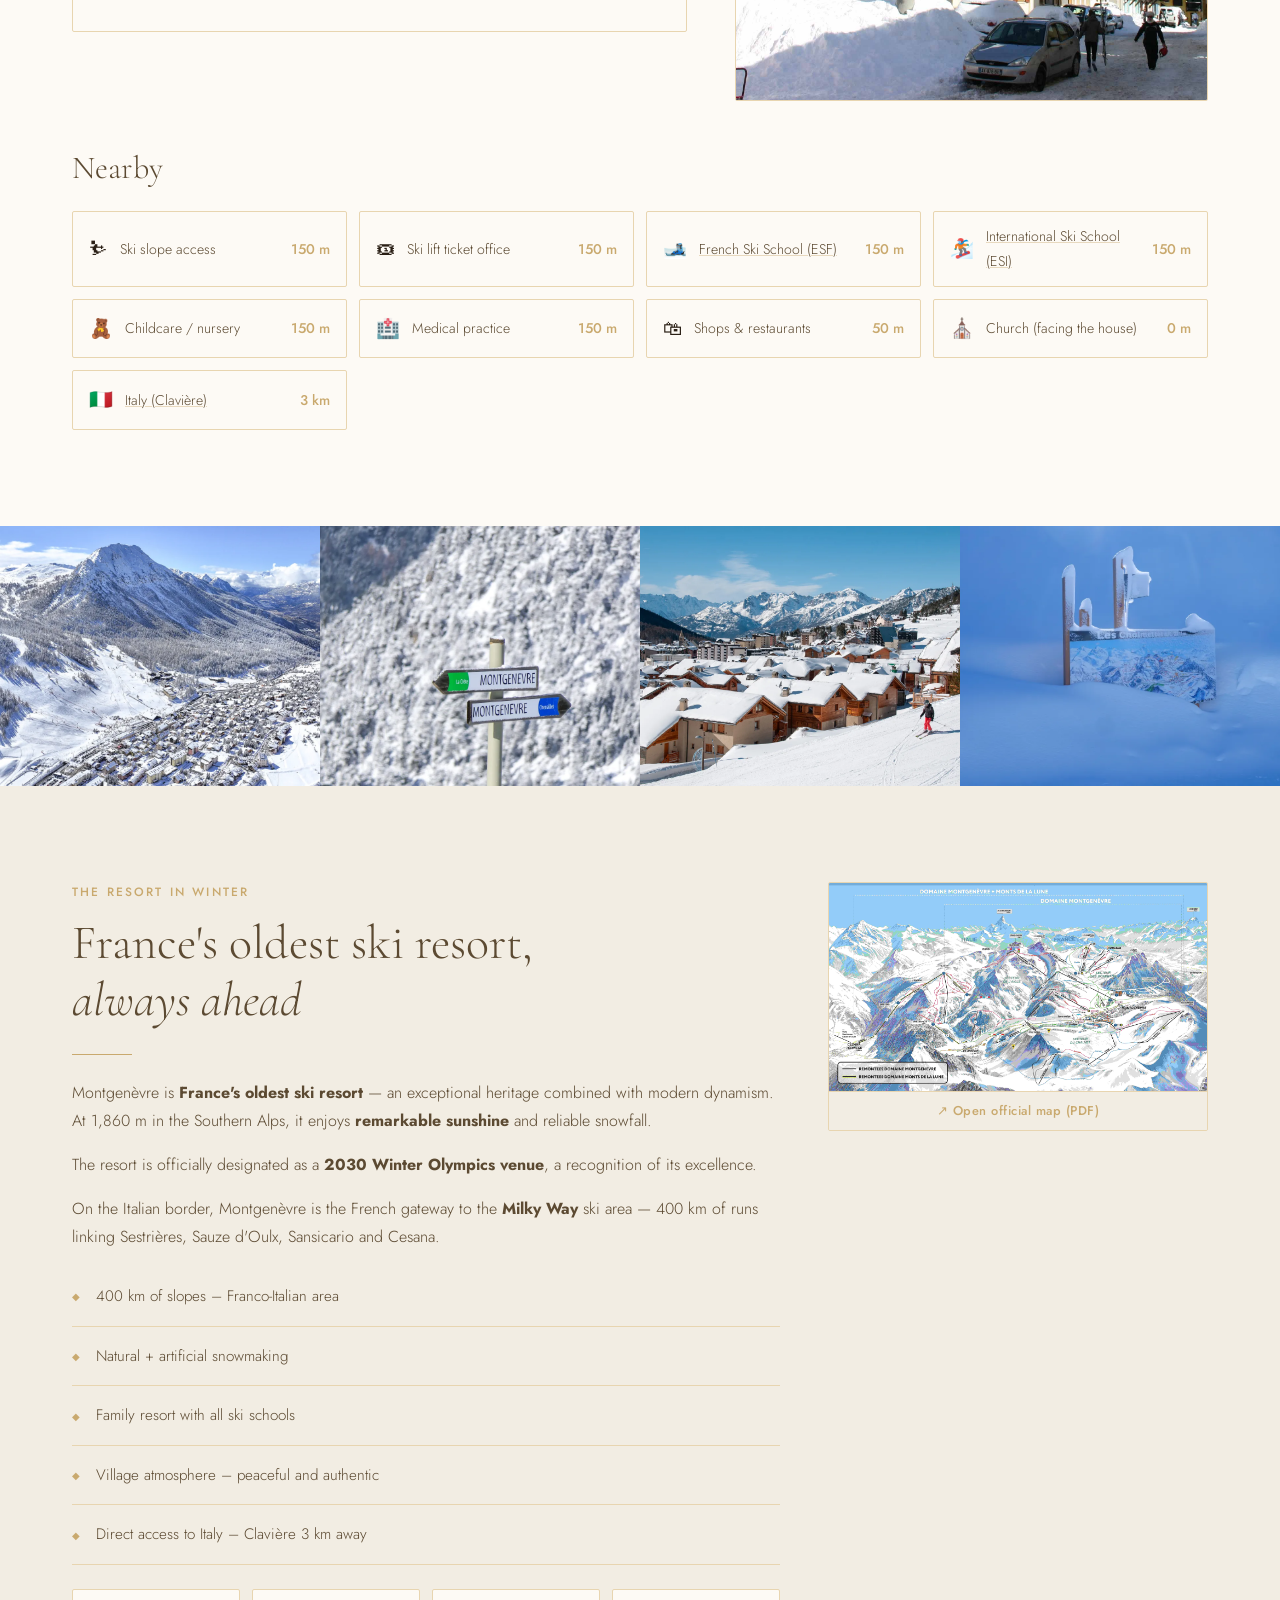
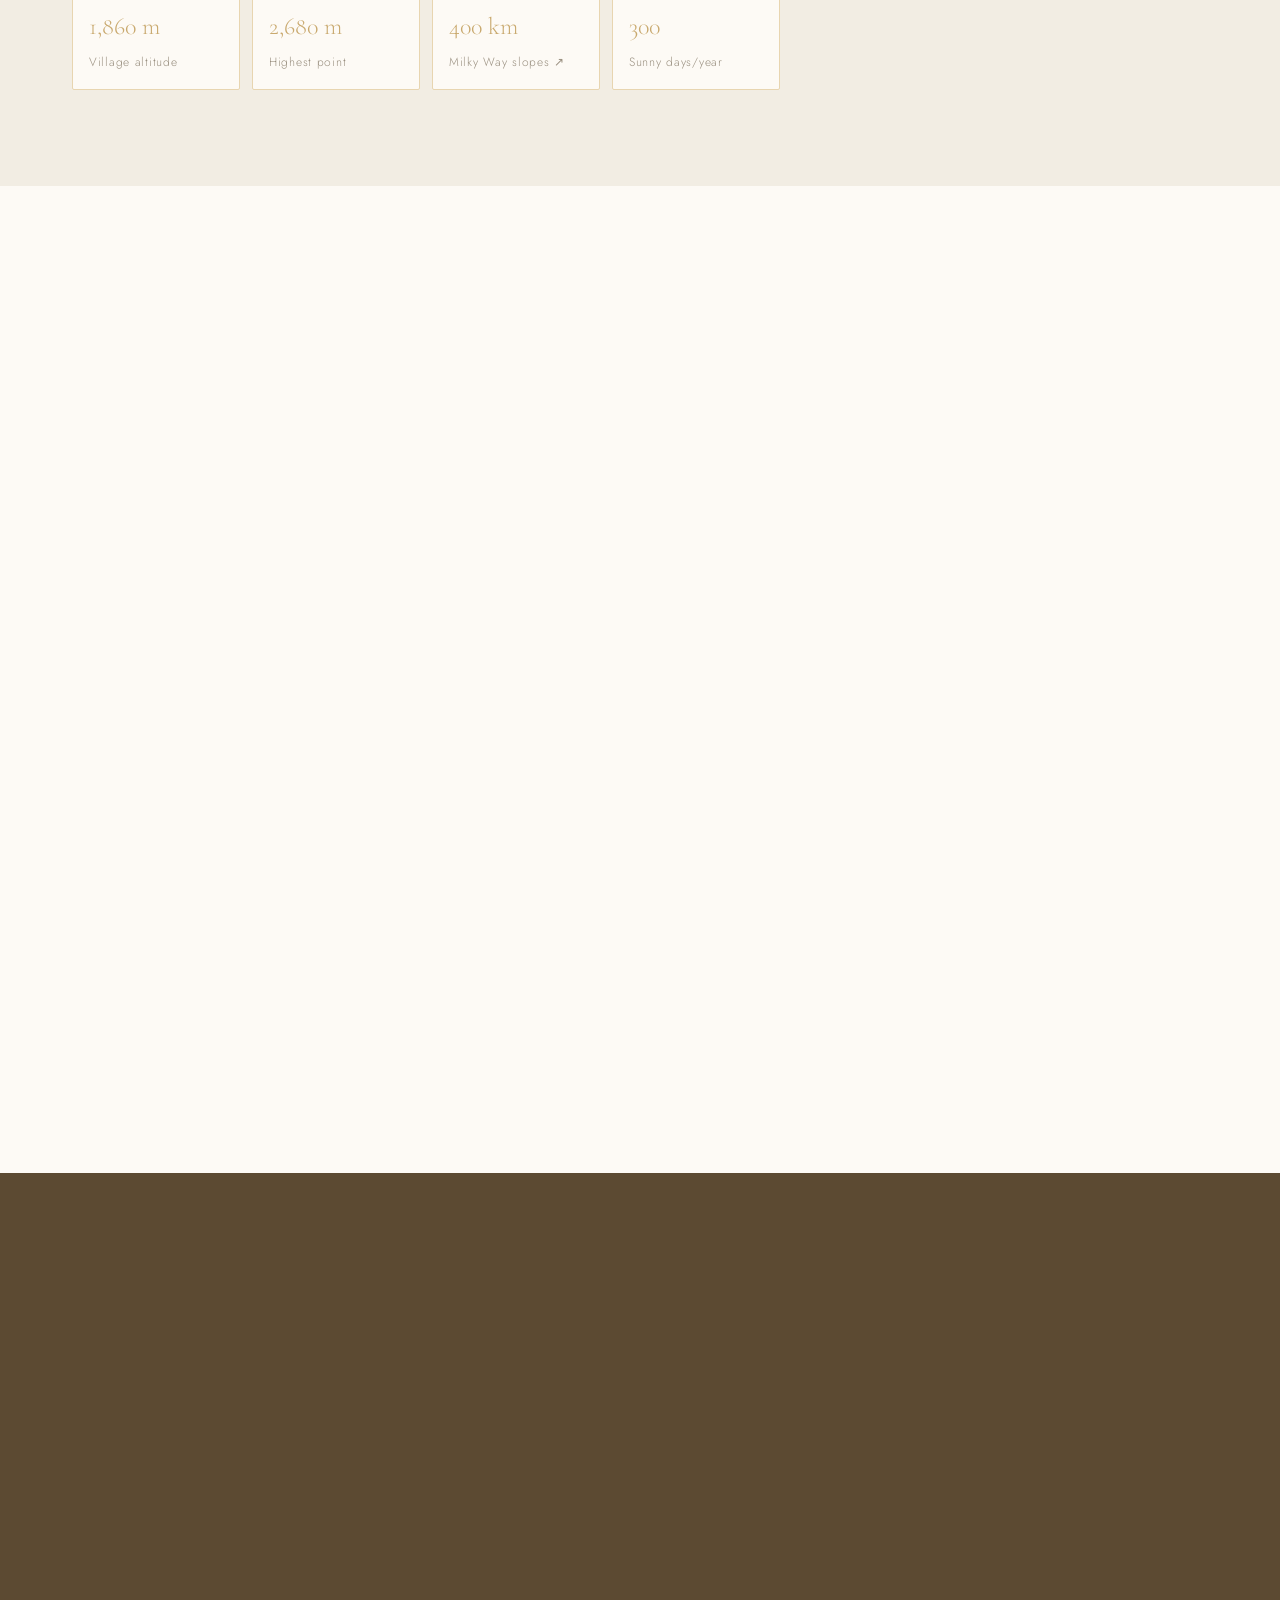
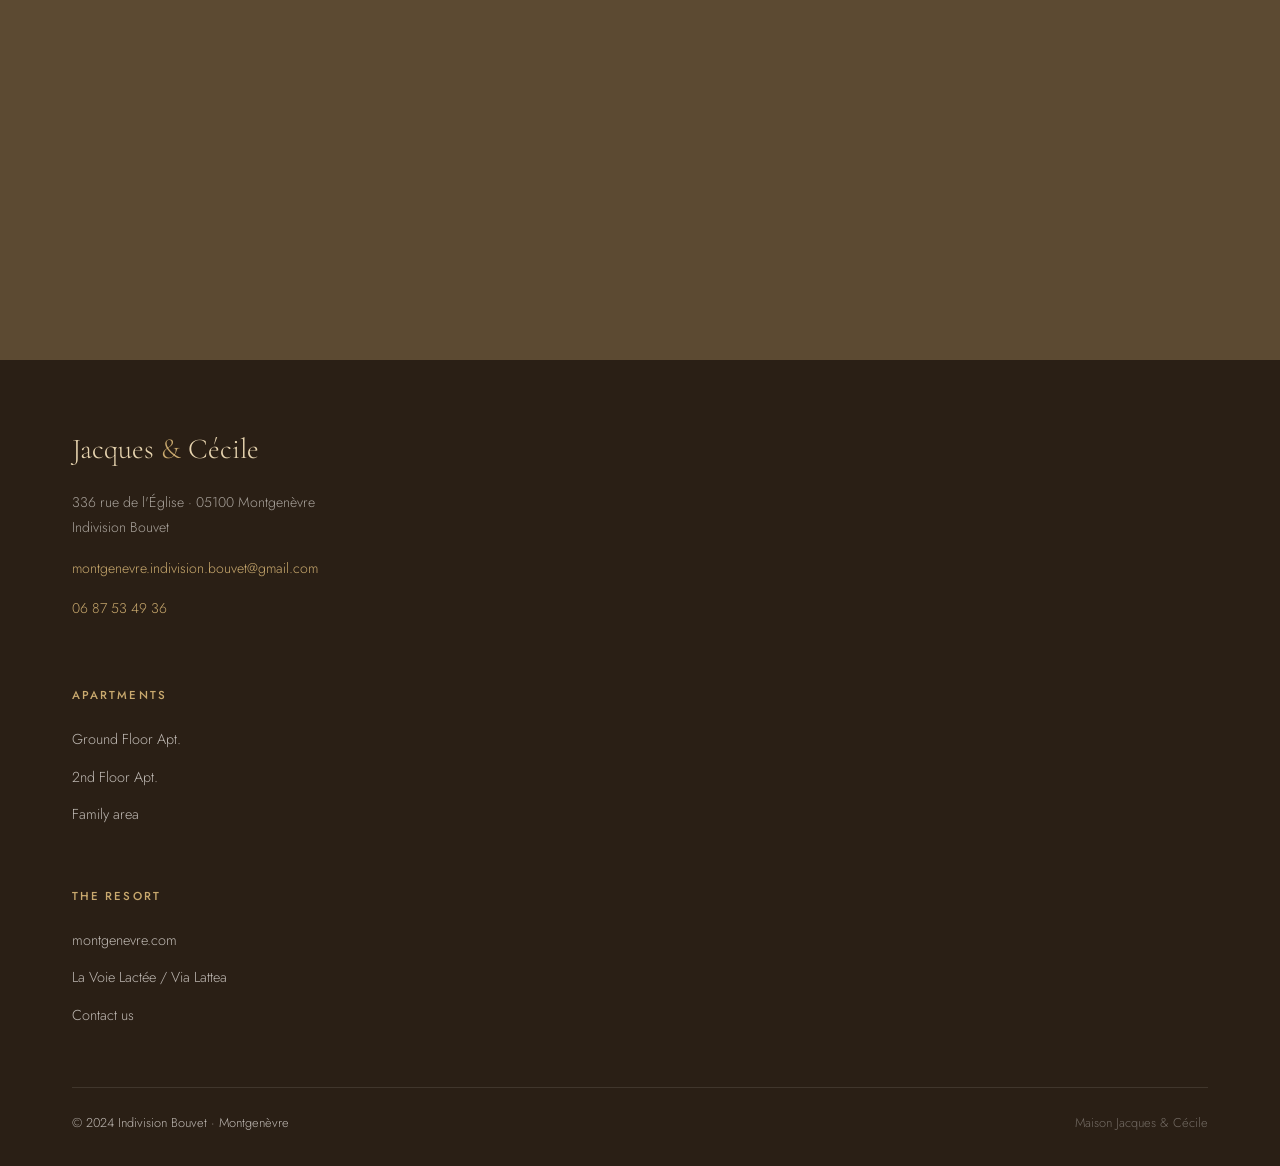
==== commit fe670fb1: "Add files via upload" ====
--- a/index.html
+++ b/index.html
@@ -201,7 +201,8 @@
         <span class="section__tag">La Maison</span>
         <h2 class="section__title">Une maison de village<br><em>au cœur de Montgenèvre</em></h2>
         <div class="divider"></div>
-        <p class="section__lead">Maison de village traditionnelle, idéalement située face à l'église, dans la rue la plus calme du centre et à 150 m des pistes et commerces. Trois niveaux, trois appartements indépendants dont deux en location.</p>
+        <p class="section__lead" data-season-content="winter">Maison de village traditionnelle, idéalement située face à l'église, dans la rue la plus calme du centre et à 150 m des pistes et commerces. Trois niveaux, trois appartements indépendants dont deux en location.</p>
+        <p class="section__lead" data-season-content="summer" style="display:none">Maison de village traditionnelle, idéalement située face à l'église, dans la rue centrale et calme du village. À proximité des commerces. Trois niveaux, trois appartements indépendants dont deux en location.</p>
       </div>
       <div class="house-layout reveal">
         <a href="pages/rdc.html" class="house-floor rental-floor house-floor--link">
@@ -236,7 +237,8 @@
         <span class="section__tag">The House</span>
         <h2 class="section__title">A village house<br><em>in the heart of Montgenèvre</em></h2>
         <div class="divider"></div>
-        <p class="section__lead">Traditional village house, ideally located facing the church, on the quietest street in the centre. Three independent apartments, each with its own character.</p>
+        <p class="section__lead" data-season-content="winter">Traditional village house, ideally located facing the church, on the quietest and closest street to the slopes. Three levels, three independent apartments, two of which are available for rental.</p>
+        <p class="section__lead" data-season-content="summer" style="display:none">Traditional village house, ideally located facing the church, on the quiet central street of the village. Close to shops. Three levels, three independent apartments, two of which are available for rental.</p>
       </div>
       <div class="house-layout reveal">
         <a href="pages/rdc.html" class="house-floor rental-floor house-floor--link">
@@ -271,7 +273,8 @@
         <span class="section__tag">La Casa</span>
         <h2 class="section__title">Una casa di paese<br><em>nel cuore di Montgenèvre</em></h2>
         <div class="divider"></div>
-        <p class="section__lead">Casa di paese tradizionale, situata idealmente di fronte alla chiesa, nella strada più tranquilla del centro. Tre appartamenti indipendenti, ognuno con il proprio carattere.</p>
+        <p class="section__lead" data-season-content="winter">Casa di paese tradizionale, situata idealmente di fronte alla chiesa, nella via più tranquilla del centro a 150 m dalle piste. Tre livelli, tre appartamenti indipendenti di cui due in affitto.</p>
+        <p class="section__lead" data-season-content="summer" style="display:none">Casa di paese tradizionale, situata idealmente di fronte alla chiesa, nella via centrale e tranquilla del villaggio. Vicino ai negozi. Tre livelli, tre appartamenti indipendenti di cui due in affitto.</p>
       </div>
       <div class="house-layout reveal">
         <a href="pages/rdc.html" class="house-floor rental-floor house-floor--link">
@@ -565,11 +568,17 @@
             </div>
           </div>
           <div class="station-aside">
-            <div class="station-photo-ph summer-ph">
-              <span>📸</span>
-              <small data-lang="fr">Montgenèvre en été</small>
-              <small data-lang="en" style="display:none">Montgenèvre in summer</small>
-              <small data-lang="it" style="display:none">Montgenèvre in estate</small>
+            <div class="station-photo-wrap">
+              <img src="img/autres/montgenevre-ete-station.jpg"
+                   alt="Montgenèvre en été"
+                   class="plan-pistes-img"
+                   onerror="this.style.display='none'; this.nextElementSibling.style.display='flex';">
+              <div class="station-photo-ph summer-ph" style="display:none">
+                <span>📸</span>
+                <small data-lang="fr">Montgenèvre en été</small>
+                <small data-lang="en" style="display:none">Montgenèvre in summer</small>
+                <small data-lang="it" style="display:none">Montgenèvre in estate</small>
+              </div>
             </div>
             <div class="station-facts">
               <div class="sfact"><span class="sfact-n">1 860 m</span><span class="sfact-l" data-lang="fr">Fraîcheur garantie</span><span class="sfact-l" data-lang="en" style="display:none">Guaranteed freshness</span><span class="sfact-l" data-lang="it" style="display:none">Frescura garantita</span></div>
--- a/css/style.css
+++ b/css/style.css
@@ -140,12 +140,12 @@
 }
 .hero__img-placeholder {
   position: absolute; inset: 0;
-  background: url('https://upload.wikimedia.org/wikipedia/commons/thumb/a/a3/Montgen%C3%A8vre_Hiver.jpg/1280px-Montgen%C3%A8vre_Hiver.jpg') center/cover no-repeat;
+  background: url('../img/autres/Montgen%C3%A8vre_Hiver.jpg') center/cover no-repeat;
   opacity: 0.28;
   transition: background 0.5s ease, opacity 0.5s ease;
 }
 .hero__img-placeholder.summer {
-  background: url('https://upload.wikimedia.org/wikipedia/commons/thumb/3/31/Montgen%C3%A8vre_en_Et%C3%A9_-_Depuis_le_Janus.jpg/1280px-Montgen%C3%A8vre_en_Et%C3%A9_-_Depuis_le_Janus.jpg') center/cover no-repeat;
+  background: url('../img/autres/Montgen%C3%A8vre_Ete.jpg') center top / cover no-repeat;
   opacity: 0.22;
 }
 .hero__content {
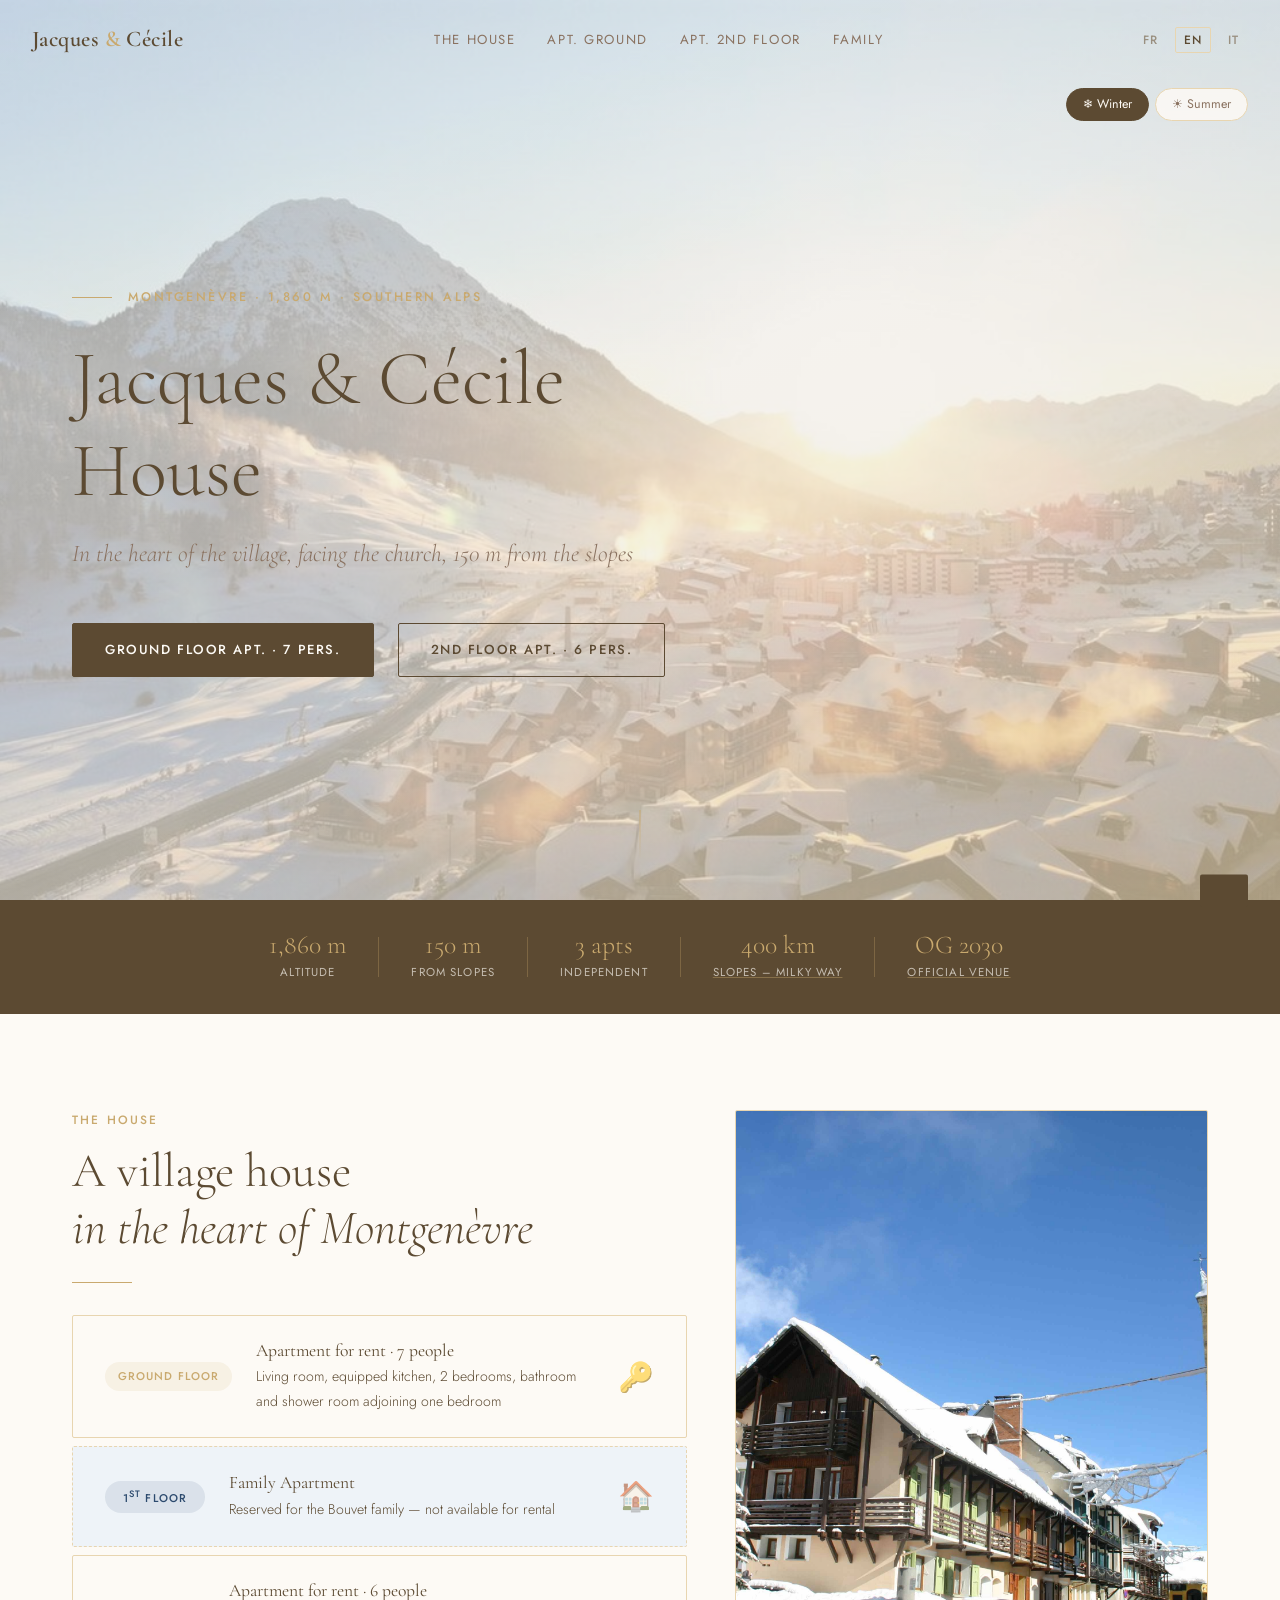
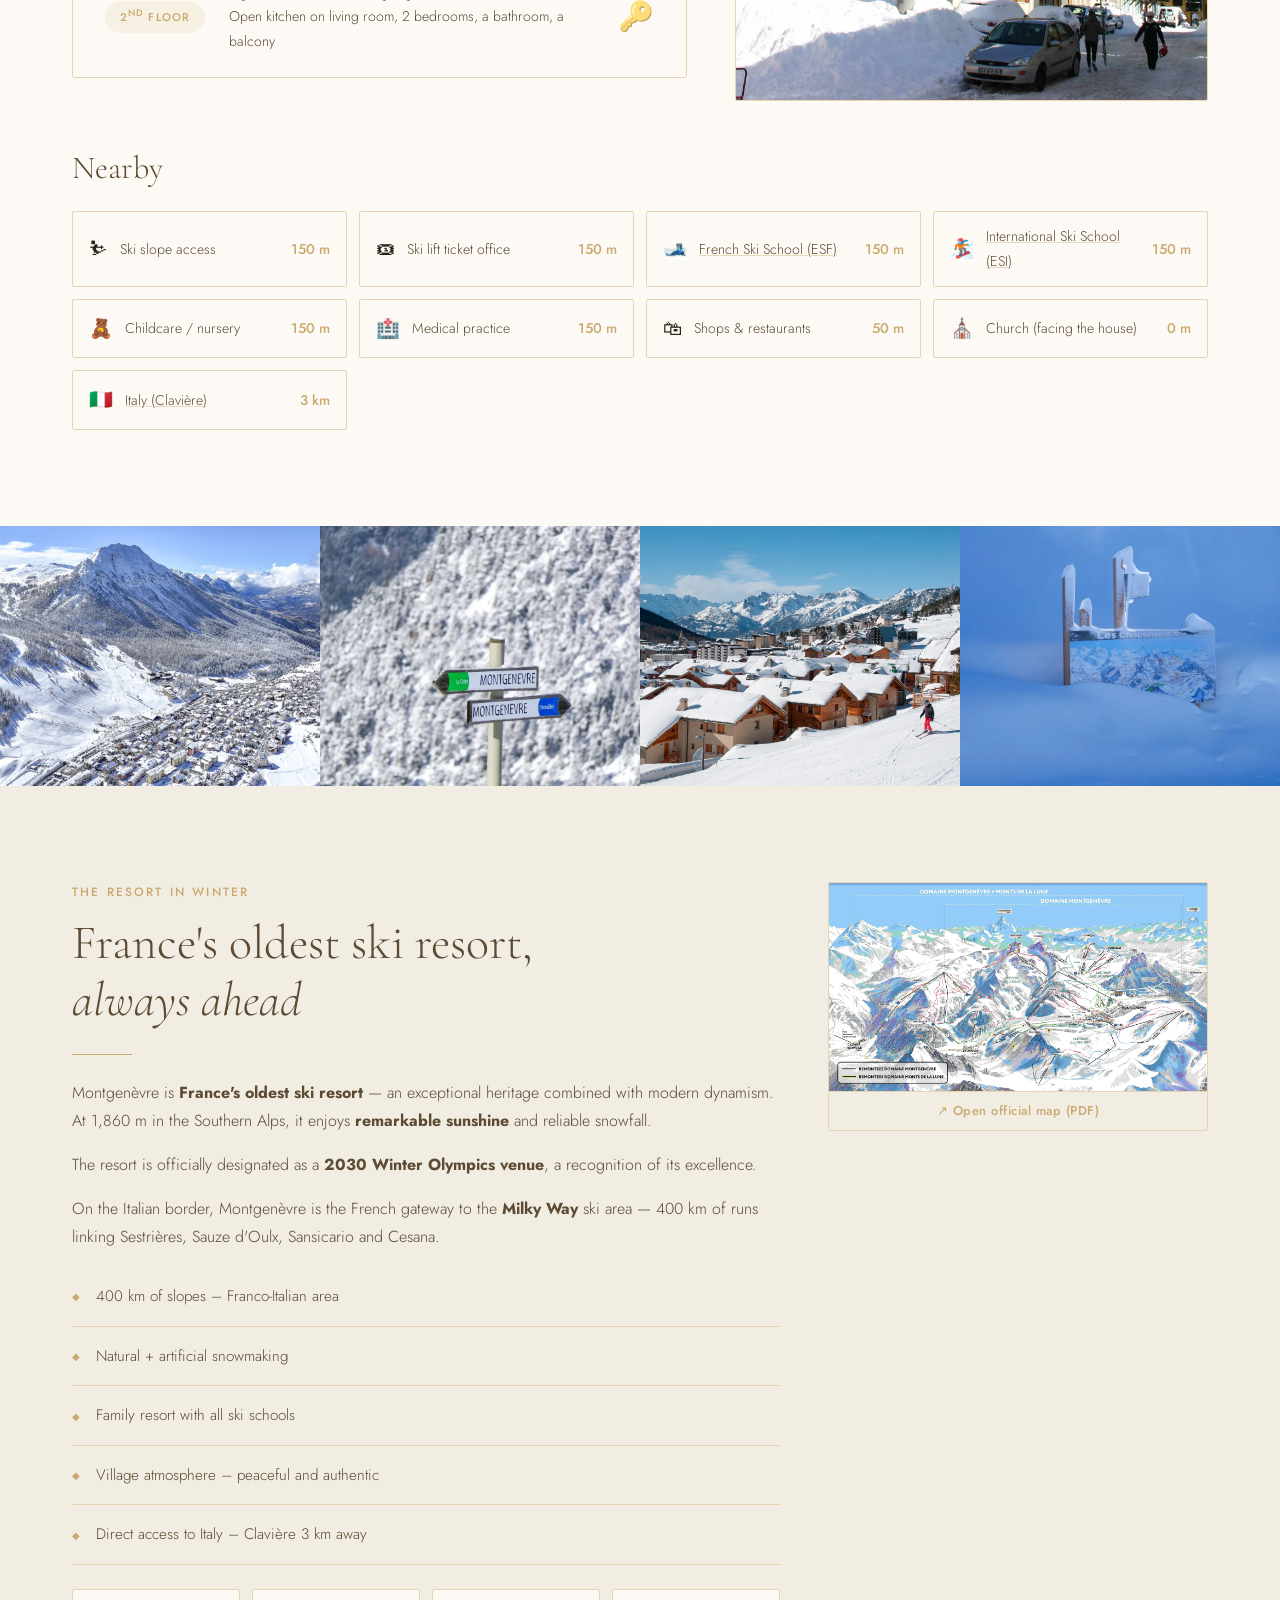
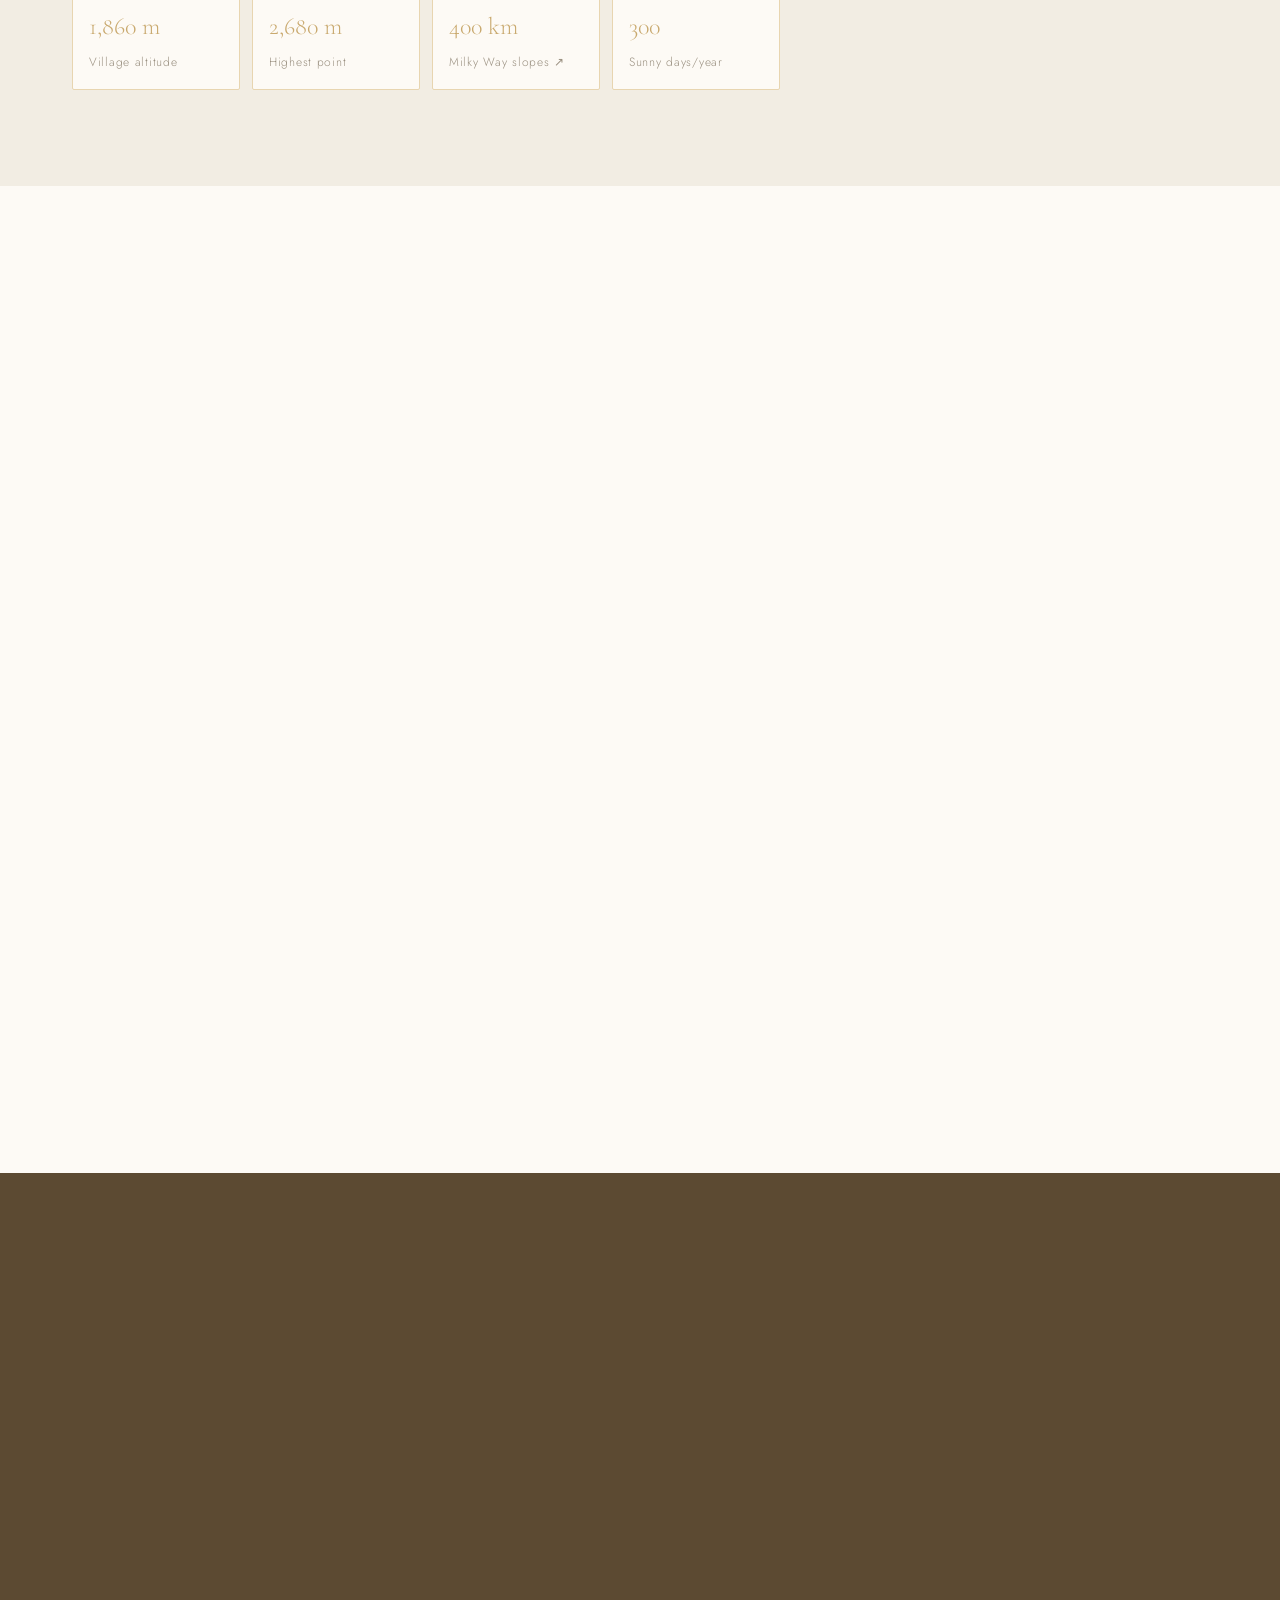
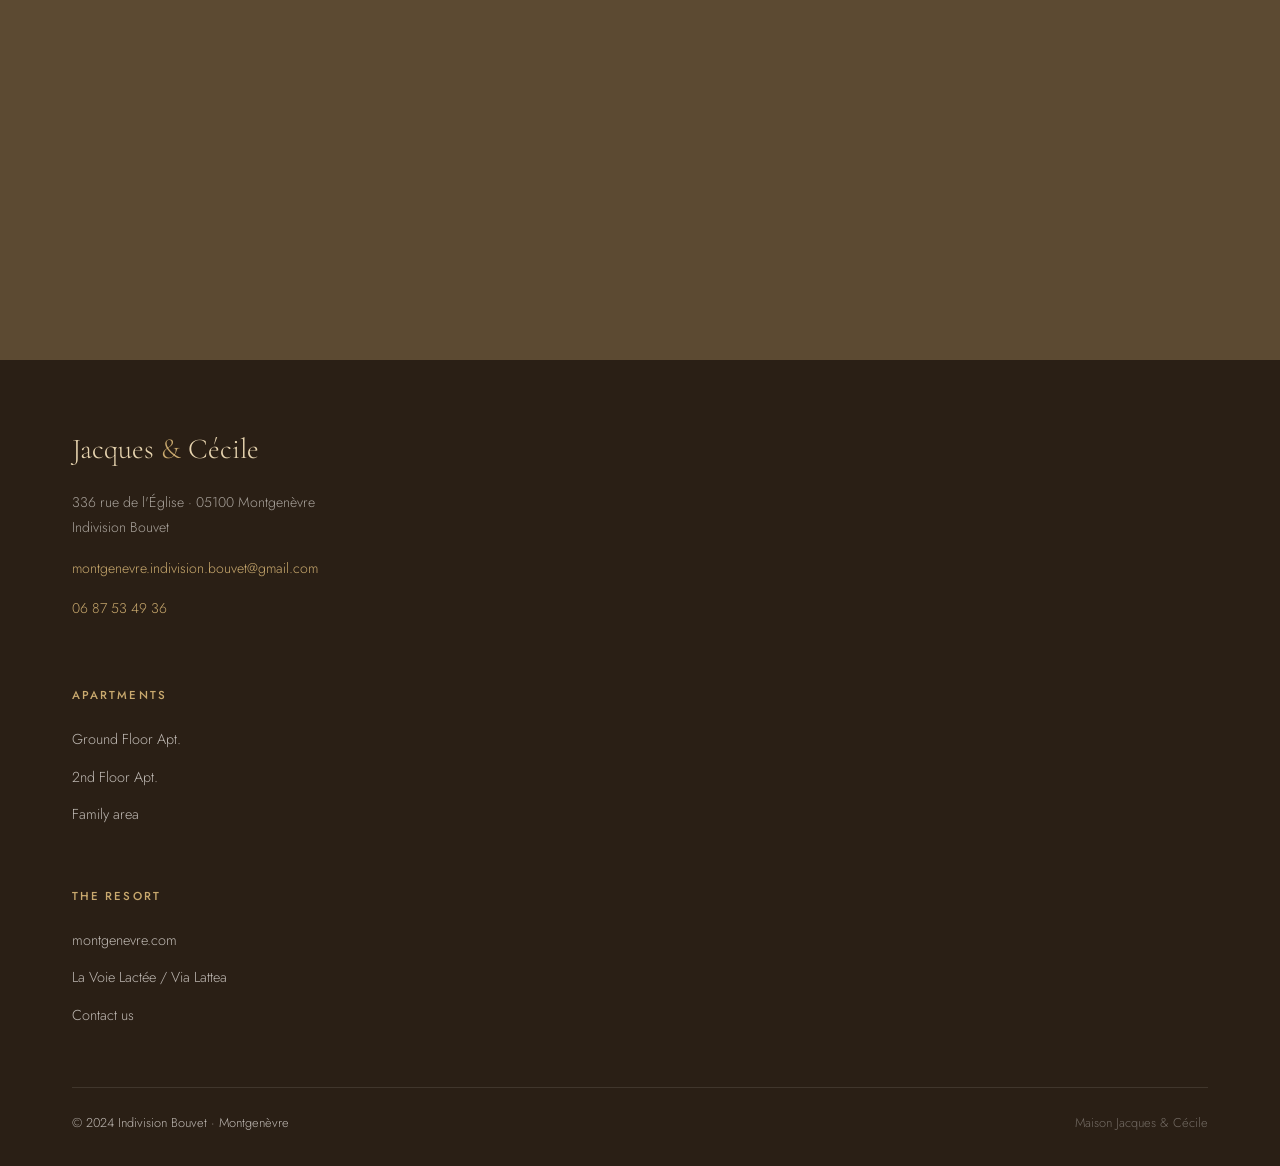
==== commit 2c42da49: "Add files via upload" ====
--- a/index.html
+++ b/index.html
@@ -208,8 +208,8 @@
         <a href="pages/rdc.html" class="house-floor rental-floor house-floor--link">
           <div class="floor-badge">Rez-de-chaussée</div>
           <div class="floor-content">
-            <h4>Appartement Location · 7 personnes</h4>
-            <p>Disponible à la location</p>
+            <h4>Appartement à louer · 7 personnes</h4>
+            <p>Séjour, cuisine équipée, 2 chambres, salle de bains et douche attenante à l'une des chambres</p>
           </div>
           <div class="floor-icon">🔑</div>
         </a>
@@ -224,8 +224,8 @@
         <a href="pages/2eme.html" class="house-floor rental-floor house-floor--link">
           <div class="floor-badge">2<sup>e</sup> étage</div>
           <div class="floor-content">
-            <h4>Appartement Location · 6 personnes</h4>
-            <p>Disponible à la location</p>
+            <h4>Appartement à louer · 6 personnes</h4>
+            <p>Cuisine ouverte sur le séjour, 2 chambres, une salle de bains, un balcon</p>
           </div>
           <div class="floor-icon">🔑</div>
         </a>
@@ -244,8 +244,8 @@
         <a href="pages/rdc.html" class="house-floor rental-floor house-floor--link">
           <div class="floor-badge">Ground floor</div>
           <div class="floor-content">
-            <h4>Rental Apartment · 7 people</h4>
-            <p>Available for rental</p>
+            <h4>Apartment for rent · 7 people</h4>
+            <p>Living room, equipped kitchen, 2 bedrooms, bathroom and shower room adjoining one bedroom</p>
           </div>
           <div class="floor-icon">🔑</div>
         </a>
@@ -260,8 +260,8 @@
         <a href="pages/2eme.html" class="house-floor rental-floor house-floor--link">
           <div class="floor-badge">2<sup>nd</sup> floor</div>
           <div class="floor-content">
-            <h4>Rental Apartment · 6 people</h4>
-            <p>Available for rental</p>
+            <h4>Apartment for rent · 6 people</h4>
+            <p>Open kitchen on living room, 2 bedrooms, a bathroom, a balcony</p>
           </div>
           <div class="floor-icon">🔑</div>
         </a>
@@ -280,8 +280,8 @@
         <a href="pages/rdc.html" class="house-floor rental-floor house-floor--link">
           <div class="floor-badge">Piano terra</div>
           <div class="floor-content">
-            <h4>Appartamento in Affitto · 7 persone</h4>
-            <p>Disponibile per l'affitto</p>
+            <h4>Appartamento in affitto · 7 persone</h4>
+            <p>Soggiorno, cucina attrezzata, 2 camere, bagno e doccia attigua a una delle camere</p>
           </div>
           <div class="floor-icon">🔑</div>
         </a>
@@ -296,8 +296,8 @@
         <a href="pages/2eme.html" class="house-floor rental-floor house-floor--link">
           <div class="floor-badge">2° piano</div>
           <div class="floor-content">
-            <h4>Appartamento in Affitto · 6 persone</h4>
-            <p>Disponibile per l'affitto</p>
+            <h4>Appartamento in affitto · 6 persone</h4>
+            <p>Cucina aperta sul soggiorno, 2 camere, un bagno, un balcone</p>
           </div>
           <div class="floor-icon">🔑</div>
         </a>
@@ -624,7 +624,7 @@
           <h3 class="card__title" data-lang="fr">Appartement RDC <span class="card__capacity">· 7 personnes</span></h3>
           <h3 class="card__title" data-lang="en" style="display:none">Ground Floor Apartment <span class="card__capacity">· 7 people</span></h3>
           <h3 class="card__title" data-lang="it" style="display:none">Appartamento Piano Terra <span class="card__capacity">· 7 persone</span></h3>
-          <p class="card__text" data-lang="fr">Appartement de plain-pied, idéal pour les familles. Entrée indépendante, séjour, cuisine équipée.</p>
+          <p class="card__text" data-lang="fr">Appartement de plain-pied, idéal pour les familles. Une entrée indépendante, un séjour, une cuisine équipée, 2 chambres. Une salle de bain et une douche attenante à l'une des chambres.</p>
           <p class="card__text" data-lang="en" style="display:none">Ground floor apartment, ideal for families. Independent entrance, living room, fully equipped kitchen.</p>
           <p class="card__text" data-lang="it" style="display:none">Appartamento al piano terra, ideale per le famiglie. Ingresso indipendente, soggiorno, cucina attrezzata.</p>
         </div>
@@ -648,7 +648,7 @@
           <h3 class="card__title" data-lang="fr">Appartement 2e étage <span class="card__capacity">· 6 personnes</span></h3>
           <h3 class="card__title" data-lang="en" style="display:none">2nd Floor Apartment <span class="card__capacity">· 6 people</span></h3>
           <h3 class="card__title" data-lang="it" style="display:none">Appartamento 2° Piano <span class="card__capacity">· 6 persone</span></h3>
-          <p class="card__text" data-lang="fr">Appartement lumineux en étage avec vue sur le village et les montagnes. Séjour spacieux, cuisine équipée.</p>
+          <p class="card__text" data-lang="fr">Appartement lumineux en étage avec balcon sur le village et les montagnes. Cuisine ouverte sur le séjour, 2 chambres et une salle de bain.</p>
           <p class="card__text" data-lang="en" style="display:none">Bright upper-floor apartment with views over the village and mountains. Spacious living room, equipped kitchen.</p>
           <p class="card__text" data-lang="it" style="display:none">Luminoso appartamento al piano superiore con vista sul villaggio e le montagne. Soggiorno spazioso, cucina attrezzata.</p>
         </div>
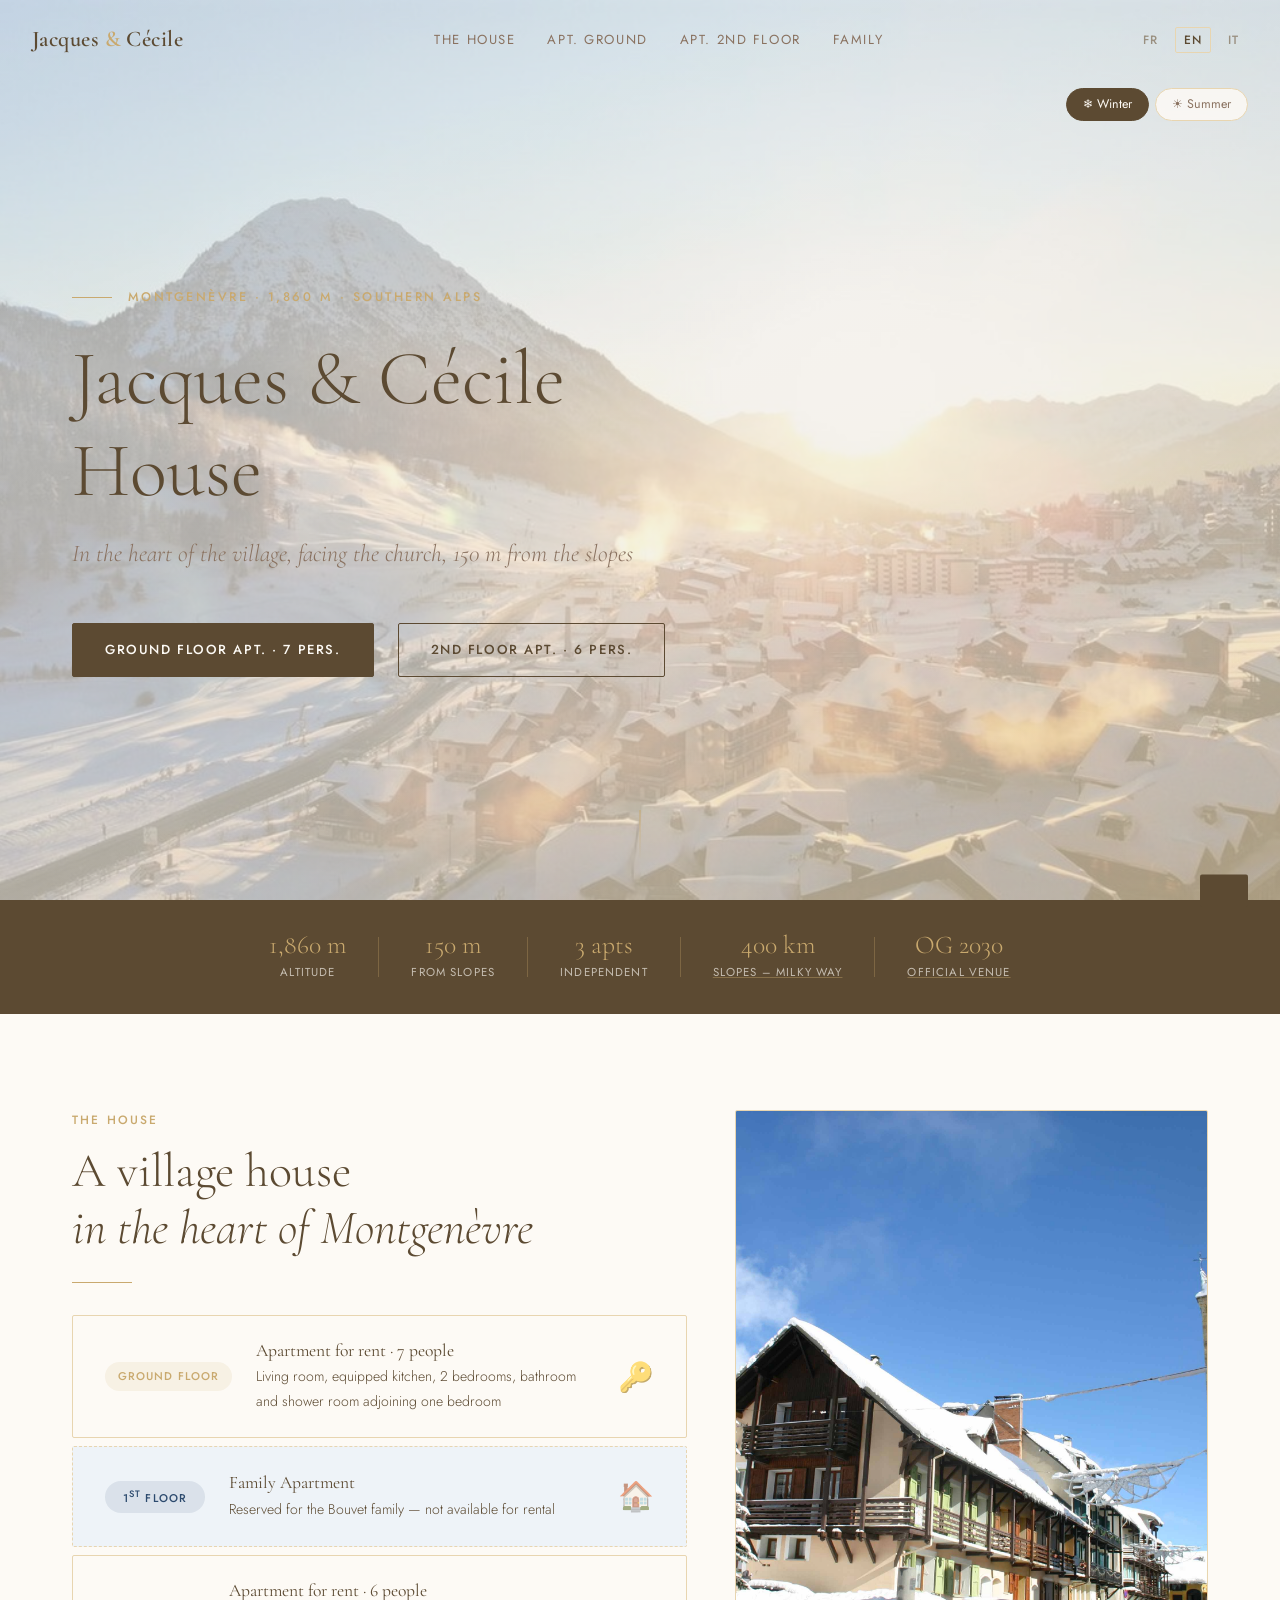
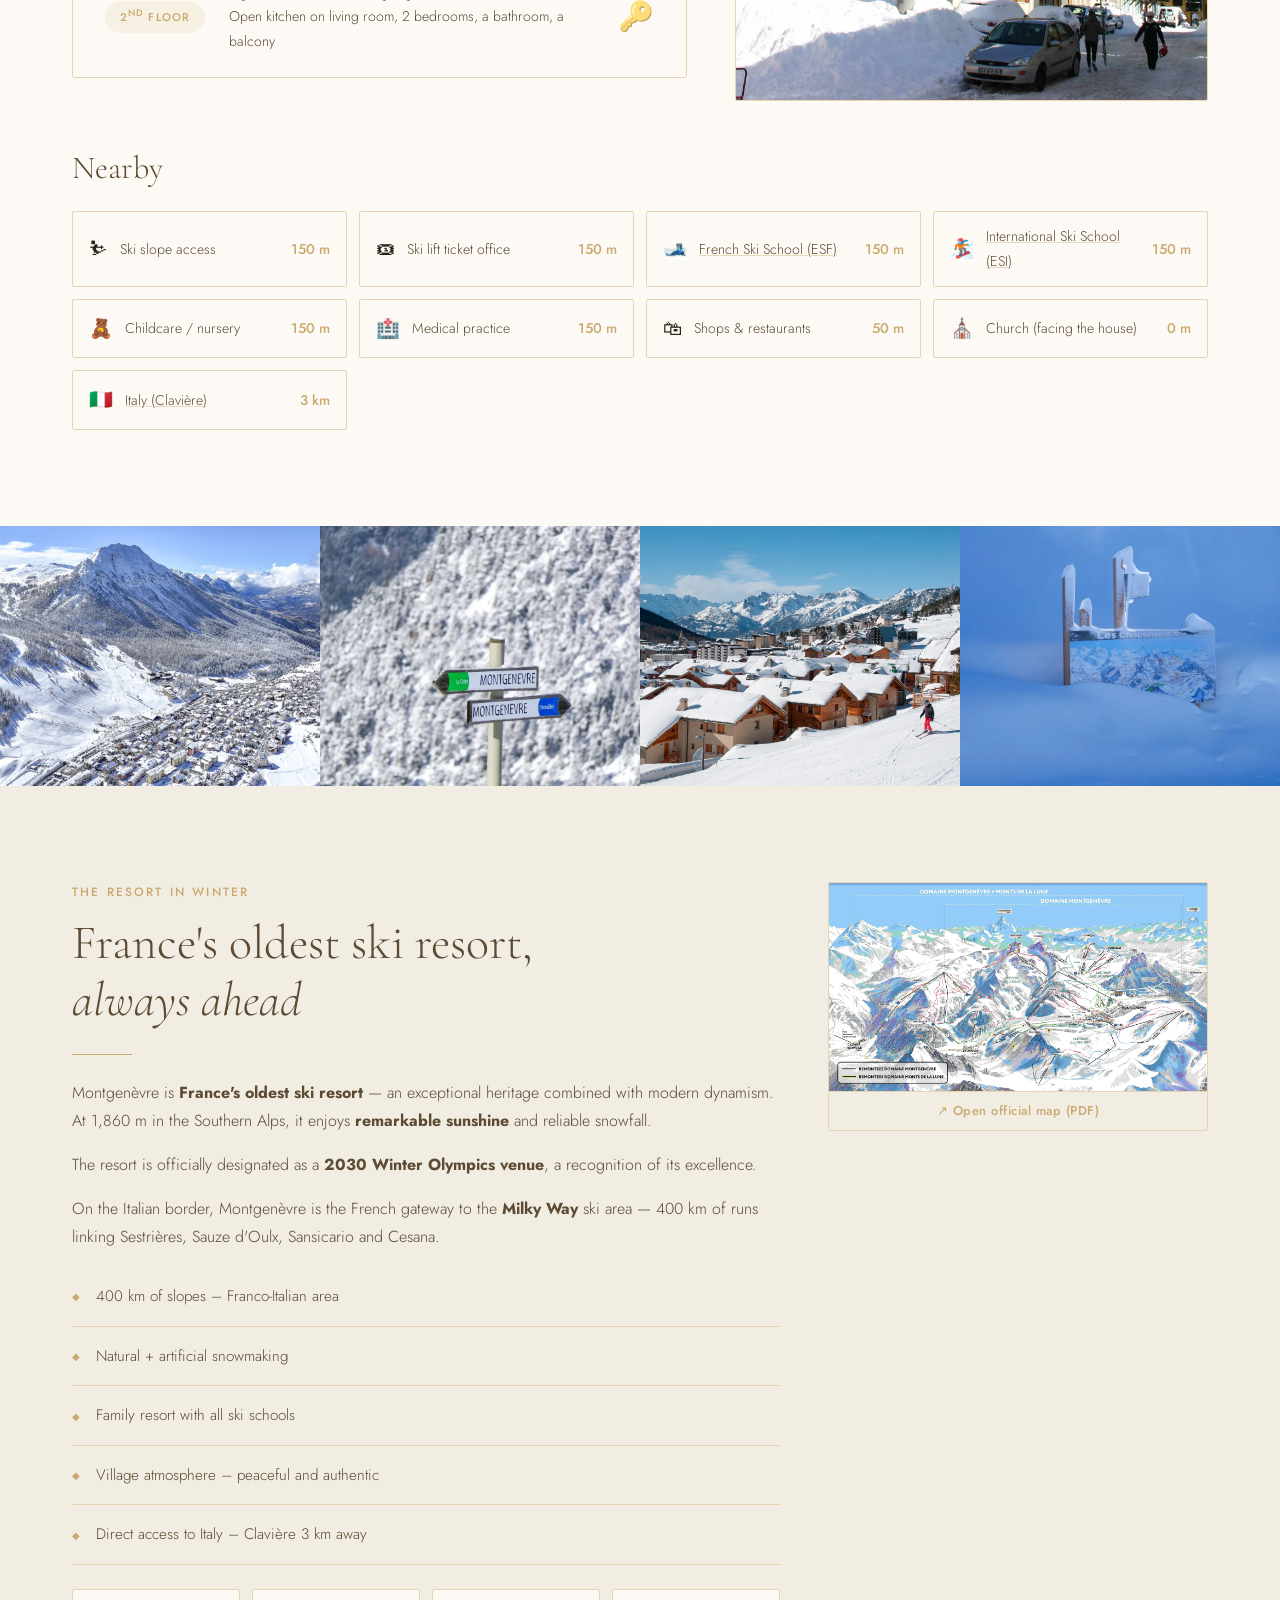
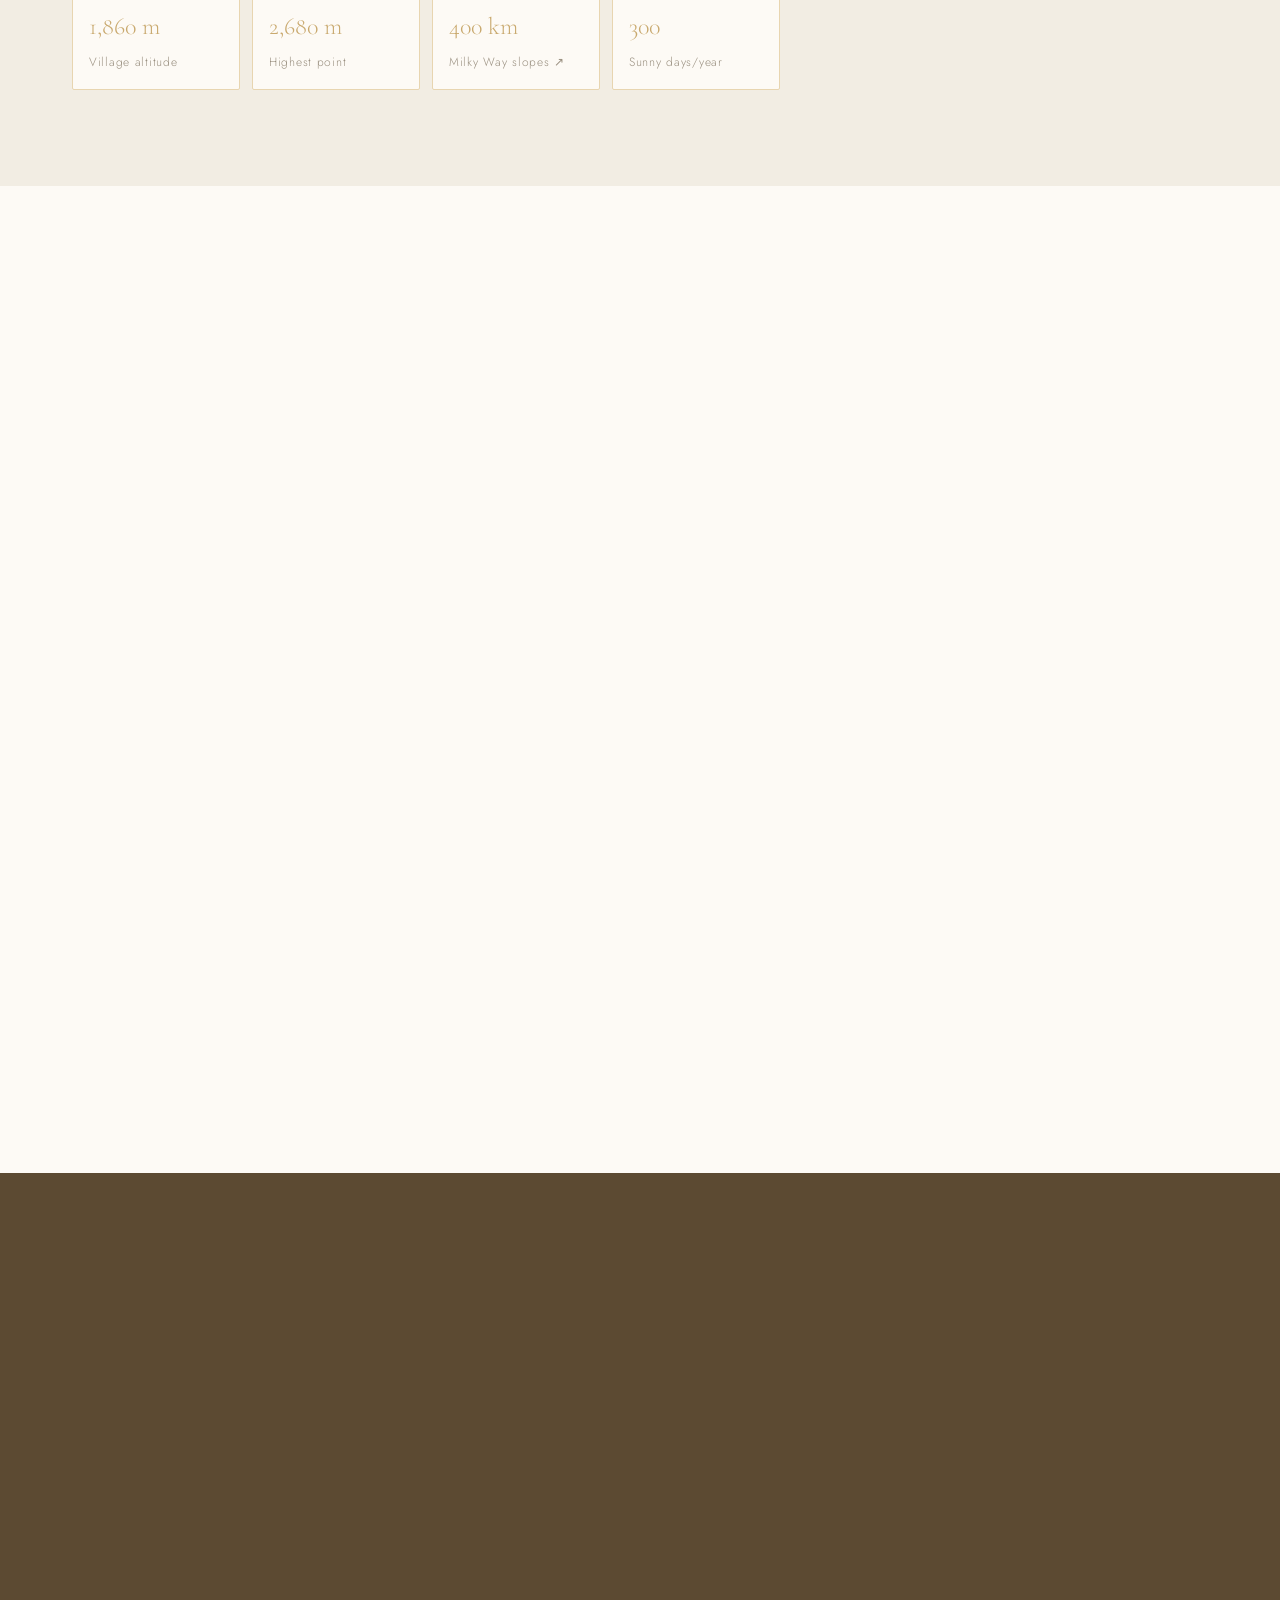
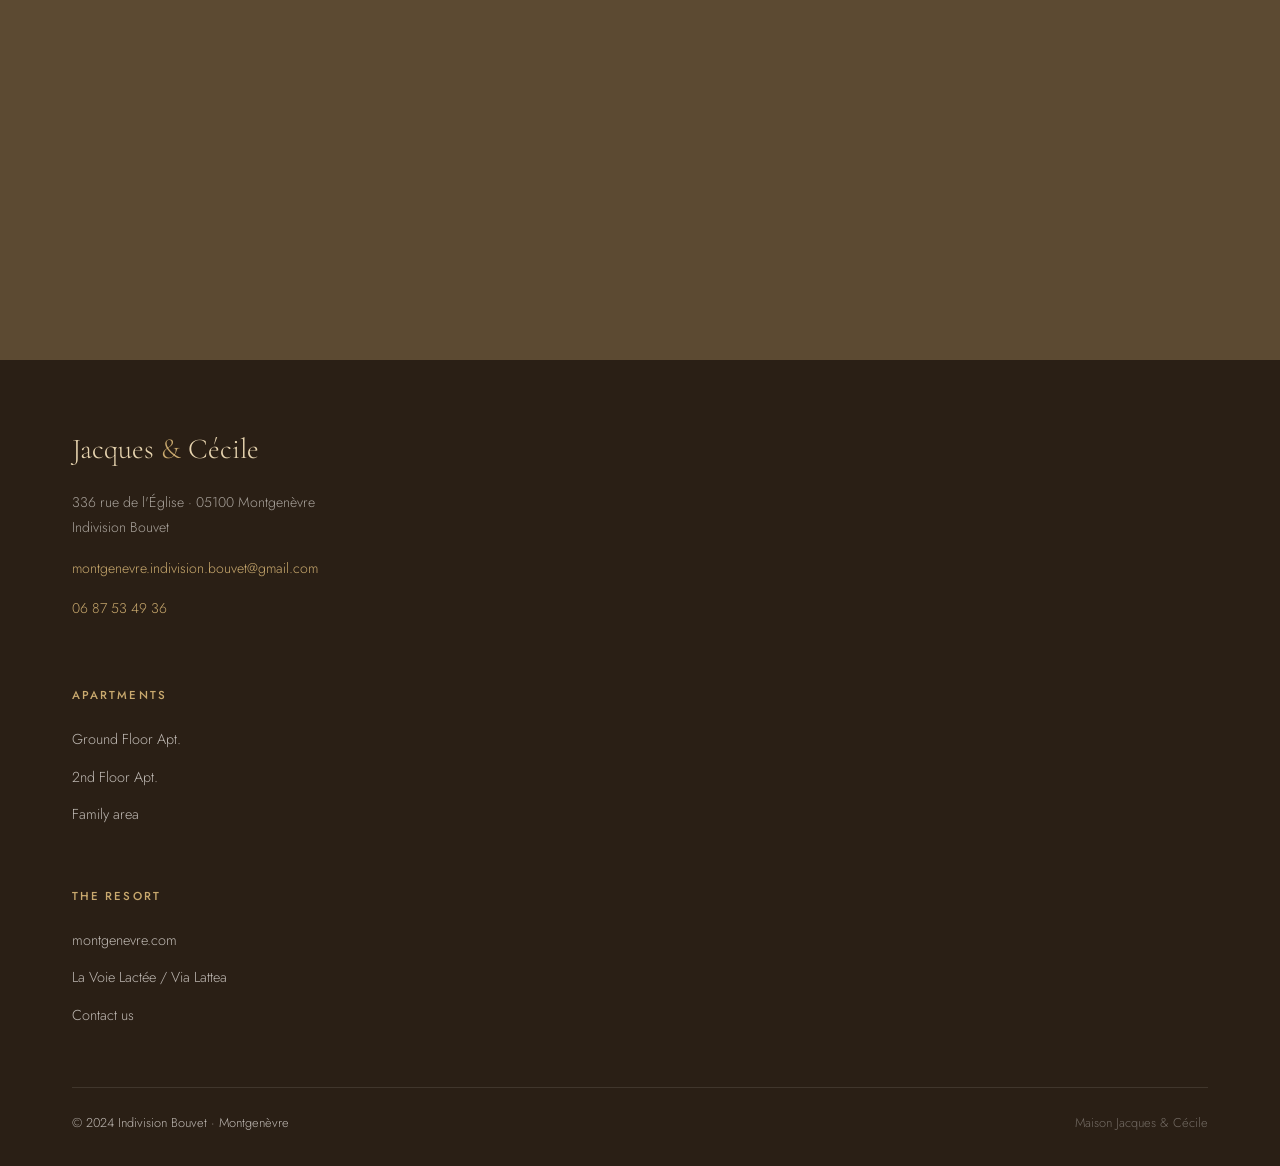
==== commit 60b867bd: "Add files via upload" ====
--- a/index.html
+++ b/index.html
@@ -14,6 +14,48 @@
     function gtag(){dataLayer.push(arguments);}
     gtag('js', new Date());
     gtag('config', 'G-2272FHHMMW');
+  </script>
+  <!-- Open Graph / SEO -->
+  <meta property="og:type" content="website">
+  <meta property="og:url" content="https://maison-jacques-cecile.fr/">
+  <meta property="og:title" content="Maison Jacques & Cécile – Location à Montgenèvre">
+  <meta property="og:description" content="Maison de village à Montgenèvre, Hautes-Alpes. 2 appartements en location (7 et 6 personnes) à 150 m des pistes. Domaine Voie Lactée, 400 km de pistes.">
+  <meta property="og:image" content="https://maison-jacques-cecile.fr/img/autres/Montgen%C3%A8vre_Hiver.jpg">
+  <meta property="og:locale" content="fr_FR">
+  <meta property="og:site_name" content="Maison Jacques & Cécile">
+  <meta name="twitter:card" content="summary_large_image">
+  <meta name="twitter:title" content="Maison Jacques & Cécile – Location à Montgenèvre">
+  <meta name="twitter:description" content="Maison de village à Montgenèvre, Hautes-Alpes. 2 appartements en location (7 et 6 personnes) à 150 m des pistes. Domaine Voie Lactée, 400 km de pistes.">
+  <meta name="twitter:image" content="https://maison-jacques-cecile.fr/img/autres/Montgen%C3%A8vre_Hiver.jpg">
+  <!-- JSON-LD Données structurées -->
+  <script type="application/ld+json">
+  {
+    "@context": "https://schema.org",
+    "@type": "LodgingBusiness",
+    "name": "Maison Jacques & Cécile",
+    "description": "Maison de village à Montgenèvre avec 2 appartements en location, à 150 m des pistes de ski.",
+    "url": "https://maison-jacques-cecile.fr/",
+    "image": "https://maison-jacques-cecile.fr/img/autres/Montgen%C3%A8vre_Hiver.jpg",
+    "address": {
+      "@type": "PostalAddress",
+      "streetAddress": "336 rue de l'Église",
+      "addressLocality": "Montgenèvre",
+      "postalCode": "05100",
+      "addressCountry": "FR"
+    },
+    "geo": {
+      "@type": "GeoCoordinates",
+      "latitude": 44.9317,
+      "longitude": 6.7245
+    },
+    "telephone": "+33687534936",
+    "email": "montgenevre.indivision.bouvet@gmail.com",
+    "amenityFeature": [
+      {"@type": "LocationFeatureSpecification", "name": "Ski access", "value": true},
+      {"@type": "LocationFeatureSpecification", "name": "WiFi", "value": true},
+      {"@type": "LocationFeatureSpecification", "name": "Kitchen", "value": true}
+    ]
+  }
   </script>
 </head>
 <body>
--- a/css/style.css
+++ b/css/style.css
@@ -480,24 +480,52 @@
 .calendar-day.pending span.day-dot { display: block; width: 5px; height: 5px; border-radius: 50%; background: #EF9F27; }
 .calendar-day.ferme span.day-dot { display: block; width: 5px; height: 5px; border-radius: 50%; background: #e74c3c; }
 
+/* Sur les pages RDC et 2ème : loué + famille → même couleur "non disponible" */
+body.page-rdc .calendar-day.booked,
+body.page-2eme .calendar-day.booked { background: rgba(107,66,38,0.12); }
+body.page-rdc .calendar-day.booked span.day-dot,
+body.page-2eme .calendar-day.booked span.day-dot { background: var(--brun-clair); }
+body.page-rdc .calendar-day.reserved-family,
+body.page-2eme .calendar-day.reserved-family { background: rgba(107,66,38,0.12); }
+body.page-rdc .calendar-day.reserved-family span.day-dot,
+body.page-2eme .calendar-day.reserved-family span.day-dot { background: var(--brun-clair); }
+
 /* Variantes de couleur — pour distinguer 2 réservations consécutives du même type */
-.calendar-day.booked.variant-1 { background: rgba(201,169,110,0.30); }
+.calendar-day.booked.variant-1 { background: rgba(201,169,110,0.32); }
 .calendar-day.booked.variant-1 span.day-dot { background: var(--or); }
-.calendar-day.booked.variant-2 { background: rgba(201,169,110,0.12); }
+.calendar-day.booked.variant-2 { background: rgba(201,169,110,0.10); }
 .calendar-day.booked.variant-2 span.day-dot { background: var(--or); }
-.calendar-day.booked.variant-3 { background: rgba(201,169,110,0.30); }
+.calendar-day.booked.variant-3 { background: rgba(201,169,110,0.32); }
 .calendar-day.booked.variant-3 span.day-dot { background: var(--or); }
-.calendar-day.booked.variant-4 { background: rgba(201,169,110,0.12); }
+.calendar-day.booked.variant-4 { background: rgba(201,169,110,0.10); }
 .calendar-day.booked.variant-4 span.day-dot { background: var(--or); }
 
-.calendar-day.reserved-family.variant-1 { background: rgba(44,74,110,0.22); }
+.calendar-day.reserved-family.variant-1 { background: rgba(44,74,110,0.26); }
 .calendar-day.reserved-family.variant-1 span.day-dot { background: var(--bleu-alpin); }
 .calendar-day.reserved-family.variant-2 { background: rgba(44,74,110,0.08); }
 .calendar-day.reserved-family.variant-2 span.day-dot { background: var(--bleu-alpin); }
-.calendar-day.reserved-family.variant-3 { background: rgba(44,74,110,0.22); }
+.calendar-day.reserved-family.variant-3 { background: rgba(44,74,110,0.26); }
 .calendar-day.reserved-family.variant-3 span.day-dot { background: var(--bleu-alpin); }
 .calendar-day.reserved-family.variant-4 { background: rgba(44,74,110,0.08); }
 .calendar-day.reserved-family.variant-4 span.day-dot { background: var(--bleu-alpin); }
+
+/* Variantes rdc/2eme : couleur unifiée brun */
+body.page-rdc .calendar-day.booked.variant-1, body.page-2eme .calendar-day.booked.variant-1,
+body.page-rdc .calendar-day.reserved-family.variant-1, body.page-2eme .calendar-day.reserved-family.variant-1 { background: rgba(107,66,38,0.22); }
+body.page-rdc .calendar-day.booked.variant-1 span.day-dot, body.page-2eme .calendar-day.booked.variant-1 span.day-dot,
+body.page-rdc .calendar-day.reserved-family.variant-1 span.day-dot, body.page-2eme .calendar-day.reserved-family.variant-1 span.day-dot { background: var(--brun-clair); }
+body.page-rdc .calendar-day.booked.variant-2, body.page-2eme .calendar-day.booked.variant-2,
+body.page-rdc .calendar-day.reserved-family.variant-2, body.page-2eme .calendar-day.reserved-family.variant-2 { background: rgba(107,66,38,0.07); }
+body.page-rdc .calendar-day.booked.variant-2 span.day-dot, body.page-2eme .calendar-day.booked.variant-2 span.day-dot,
+body.page-rdc .calendar-day.reserved-family.variant-2 span.day-dot, body.page-2eme .calendar-day.reserved-family.variant-2 span.day-dot { background: var(--brun-clair); }
+body.page-rdc .calendar-day.booked.variant-3, body.page-2eme .calendar-day.booked.variant-3,
+body.page-rdc .calendar-day.reserved-family.variant-3, body.page-2eme .calendar-day.reserved-family.variant-3 { background: rgba(107,66,38,0.22); }
+body.page-rdc .calendar-day.booked.variant-3 span.day-dot, body.page-2eme .calendar-day.booked.variant-3 span.day-dot,
+body.page-rdc .calendar-day.reserved-family.variant-3 span.day-dot, body.page-2eme .calendar-day.reserved-family.variant-3 span.day-dot { background: var(--brun-clair); }
+body.page-rdc .calendar-day.booked.variant-4, body.page-2eme .calendar-day.booked.variant-4,
+body.page-rdc .calendar-day.reserved-family.variant-4, body.page-2eme .calendar-day.reserved-family.variant-4 { background: rgba(107,66,38,0.07); }
+body.page-rdc .calendar-day.booked.variant-4 span.day-dot, body.page-2eme .calendar-day.booked.variant-4 span.day-dot,
+body.page-rdc .calendar-day.reserved-family.variant-4 span.day-dot, body.page-2eme .calendar-day.reserved-family.variant-4 span.day-dot { background: var(--brun-clair); }
 
 /* Délimitation visuelle d'un séjour (premier / dernier jour) */
 .calendar-day.resa-start { border-radius: 6px 0 0 6px; }
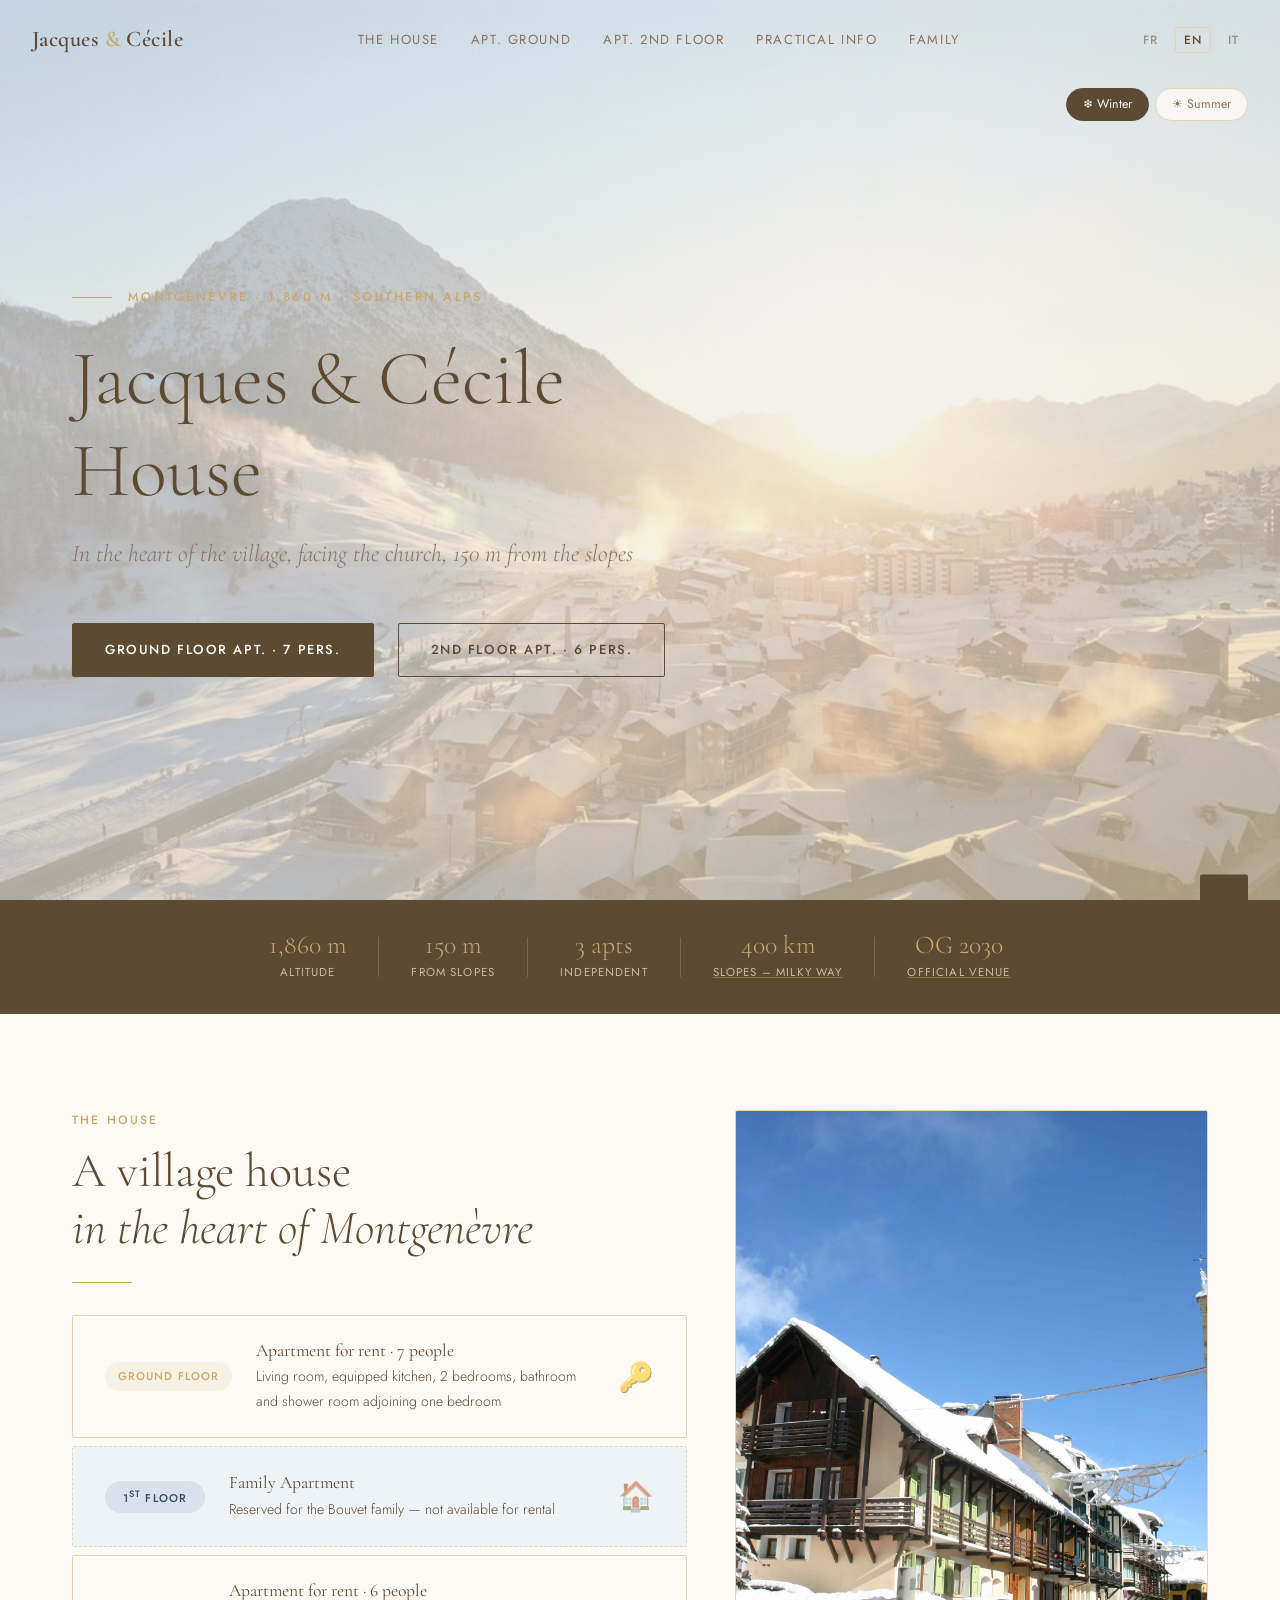
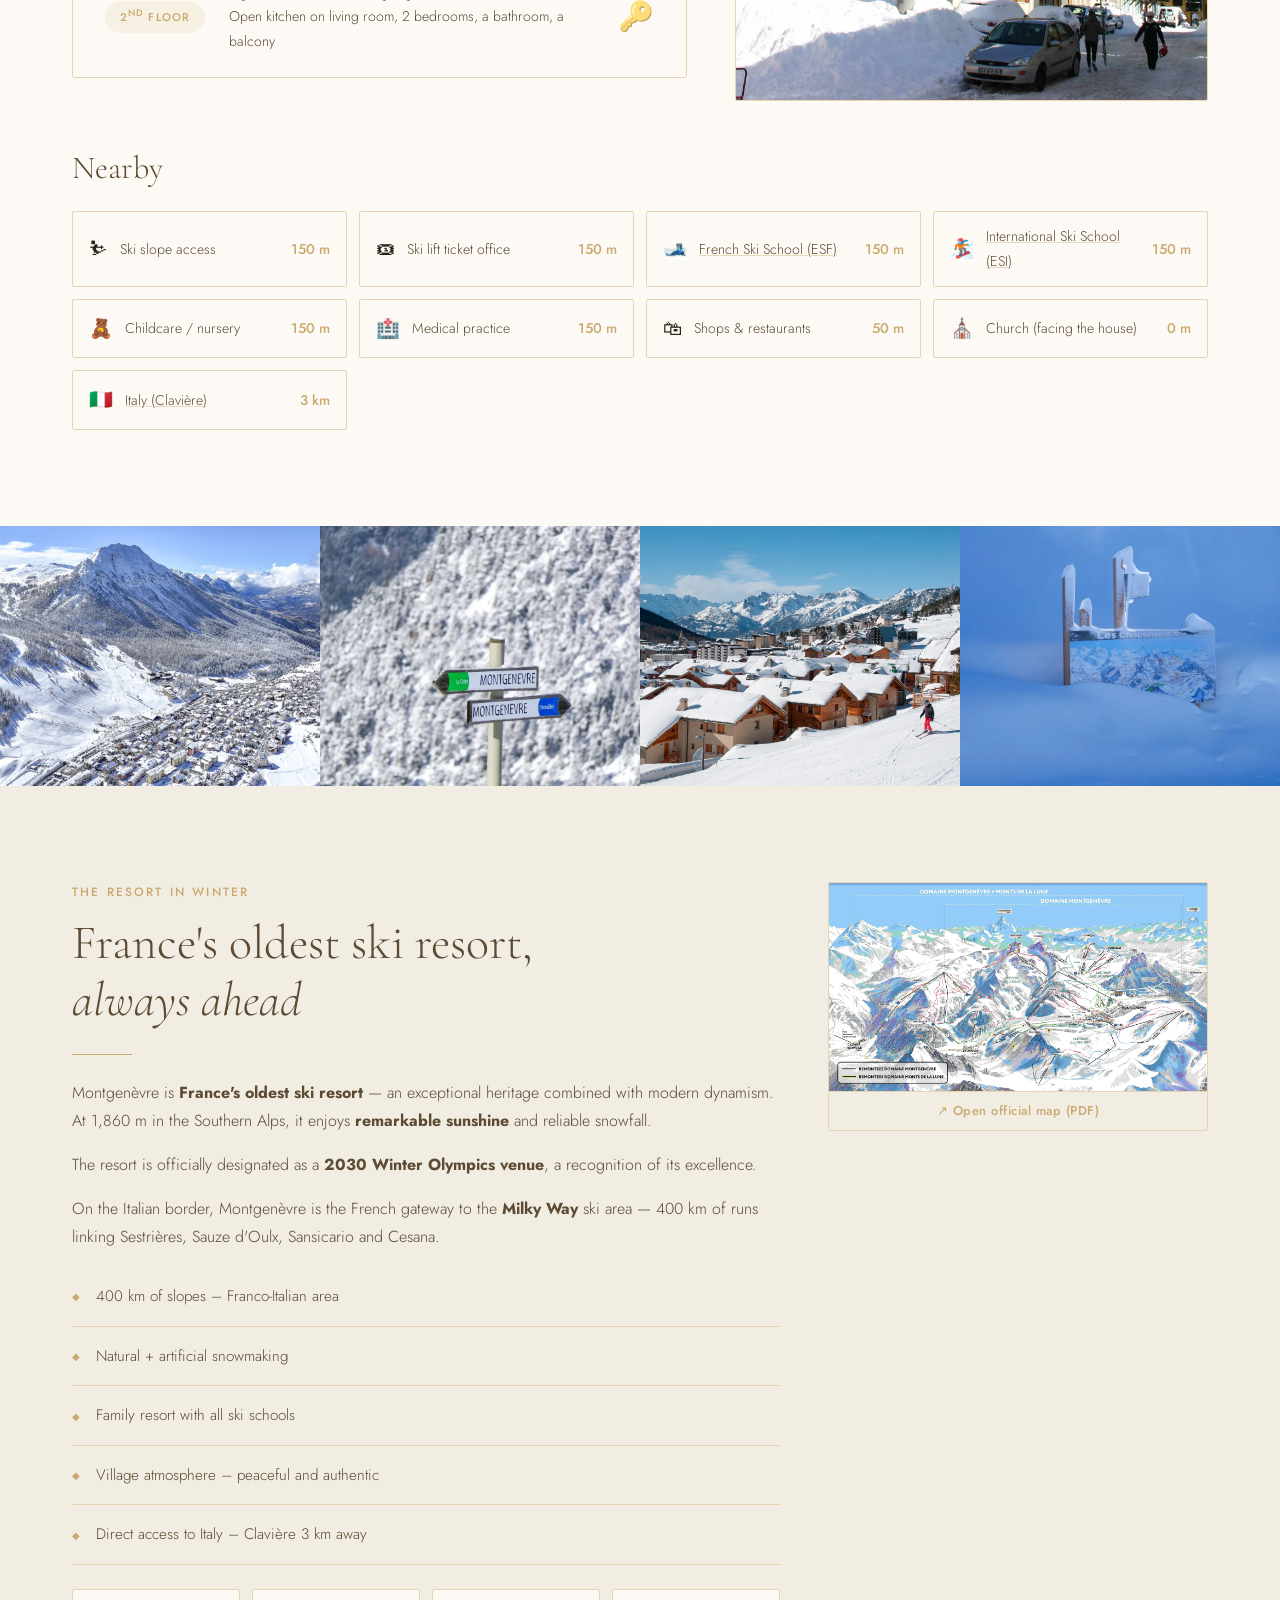
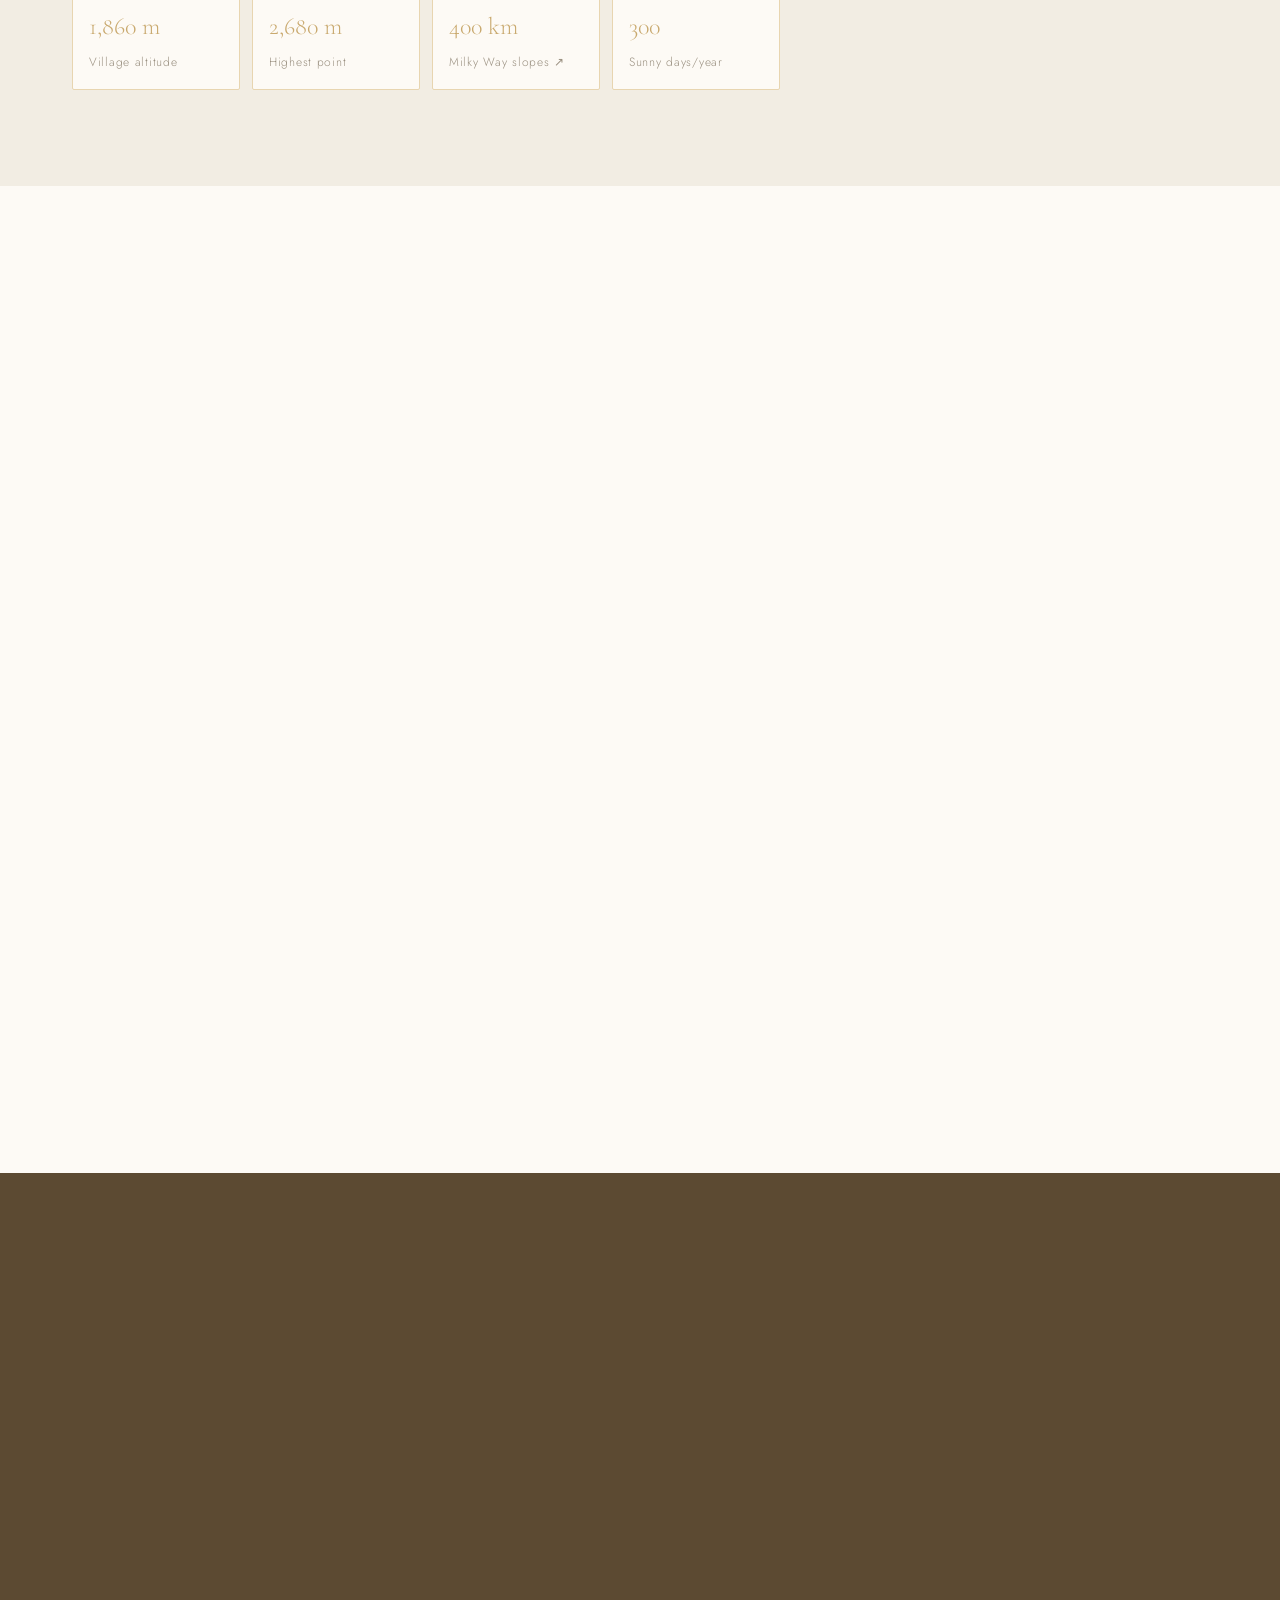
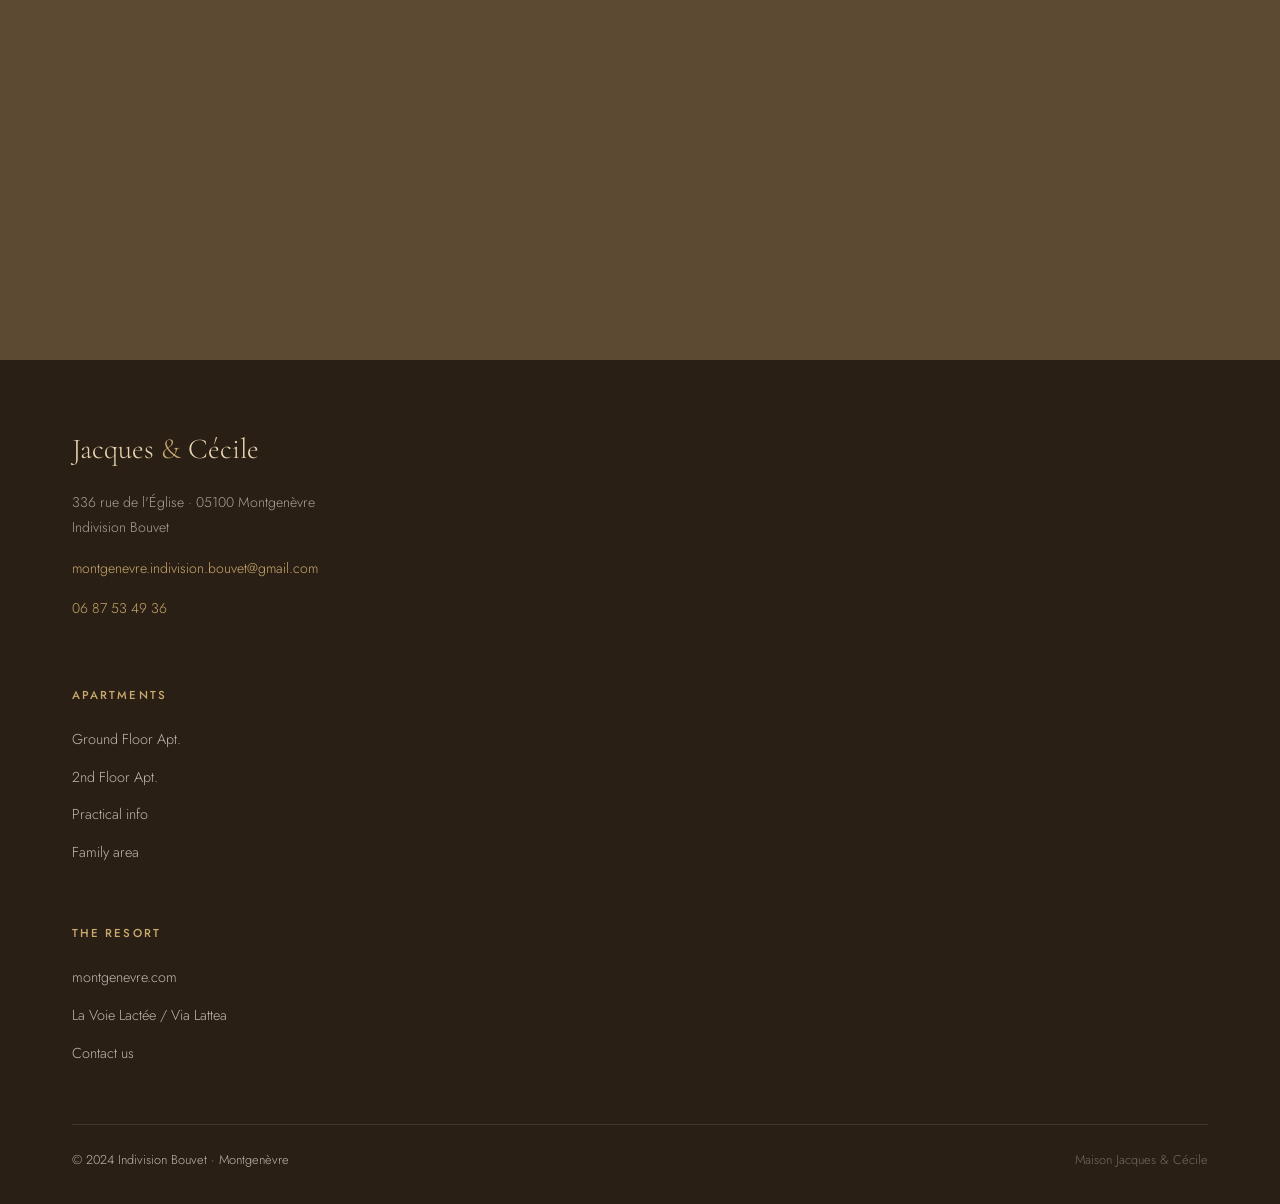
==== commit f660c24c: "Ajoute la page infos à la navigation, au pied de page et au sitemap Co-Authored-By: Claude Opus 5.5 " ====
--- a/index.html
+++ b/index.html
@@ -67,6 +67,7 @@
     <li><a href="#maison" data-lang="fr">La Maison</a><a href="#maison" data-lang="en" style="display:none">The House</a><a href="#maison" data-lang="it" style="display:none">La Casa</a></li>
     <li><a href="pages/rdc.html" data-lang="fr">Appt. RDC</a><a href="pages/rdc.html" data-lang="en" style="display:none">Apt. Ground</a><a href="pages/rdc.html" data-lang="it" style="display:none">App. PT</a></li>
     <li><a href="pages/2eme.html" data-lang="fr">Appt. 2ème</a><a href="pages/2eme.html" data-lang="en" style="display:none">Apt. 2nd Floor</a><a href="pages/2eme.html" data-lang="it" style="display:none">App. 2° Piano</a></li>
+    <li><a href="pages/infos.html" data-lang="fr">Infos pratiques</a><a href="pages/infos.html" data-lang="en" style="display:none">Practical info</a><a href="pages/infos.html" data-lang="it" style="display:none">Info pratiche</a></li>
     <li><a href="pages/famille.html" data-lang="fr">Famille</a><a href="pages/famille.html" data-lang="en" style="display:none">Family</a><a href="pages/famille.html" data-lang="it" style="display:none">Famiglia</a></li>
   </ul>
   <ul class="nav__lang">
@@ -755,6 +756,7 @@
         <ul class="footer__links">
           <li><a href="pages/rdc.html" data-lang="fr">Appartement RDC</a><a href="pages/rdc.html" data-lang="en" style="display:none">Ground Floor Apt.</a><a href="pages/rdc.html" data-lang="it" style="display:none">App. Piano Terra</a></li>
           <li><a href="pages/2eme.html" data-lang="fr">Appartement 2e étage</a><a href="pages/2eme.html" data-lang="en" style="display:none">2nd Floor Apt.</a><a href="pages/2eme.html" data-lang="it" style="display:none">App. 2° Piano</a></li>
+          <li><a href="pages/infos.html" data-lang="fr">Infos pratiques</a><a href="pages/infos.html" data-lang="en" style="display:none">Practical info</a><a href="pages/infos.html" data-lang="it" style="display:none">Info pratiche</a></li>
           <li><a href="pages/famille.html" data-lang="fr">Espace famille</a><a href="pages/famille.html" data-lang="en" style="display:none">Family area</a><a href="pages/famille.html" data-lang="it" style="display:none">Area famiglia</a></li>
         </ul>
       </div>
--- a/css/style.css
+++ b/css/style.css
@@ -549,6 +549,12 @@
 
 .calendar-day.today { font-weight: 500; color: var(--brun); }
 .calendar-day.today .day-num { background: var(--brun); color: var(--blanc); border-radius: 50%; width: 24px; height: 24px; display: flex; align-items: center; justify-content: center; }
+
+.vac-zones { display: flex; gap: 2px; justify-content: center; margin-top: 2px; height: 6px; }
+.vac-dot { width: 5px; height: 5px; border-radius: 50%; }
+.vac-A { background: #1D9E75; }
+.vac-B { background: #EF9F27; }
+.vac-C { background: #7F77DD; }
 .calendar-legend {
   display: flex;
   gap: 1.5rem;
@@ -980,3 +986,11 @@
   letter-spacing: 0.02em;
 }
 
+/* Sous-libellé dans une carte de contact (ex. "Fuel" / "Entretien chaudière") */
+.emergency-card__sub {
+  font-size: 0.75rem;
+  color: var(--brun-clair);
+  margin-top: 4px;
+}
+.emergency-card__sub + .emergency-card__num { margin-top: 0; }
+
